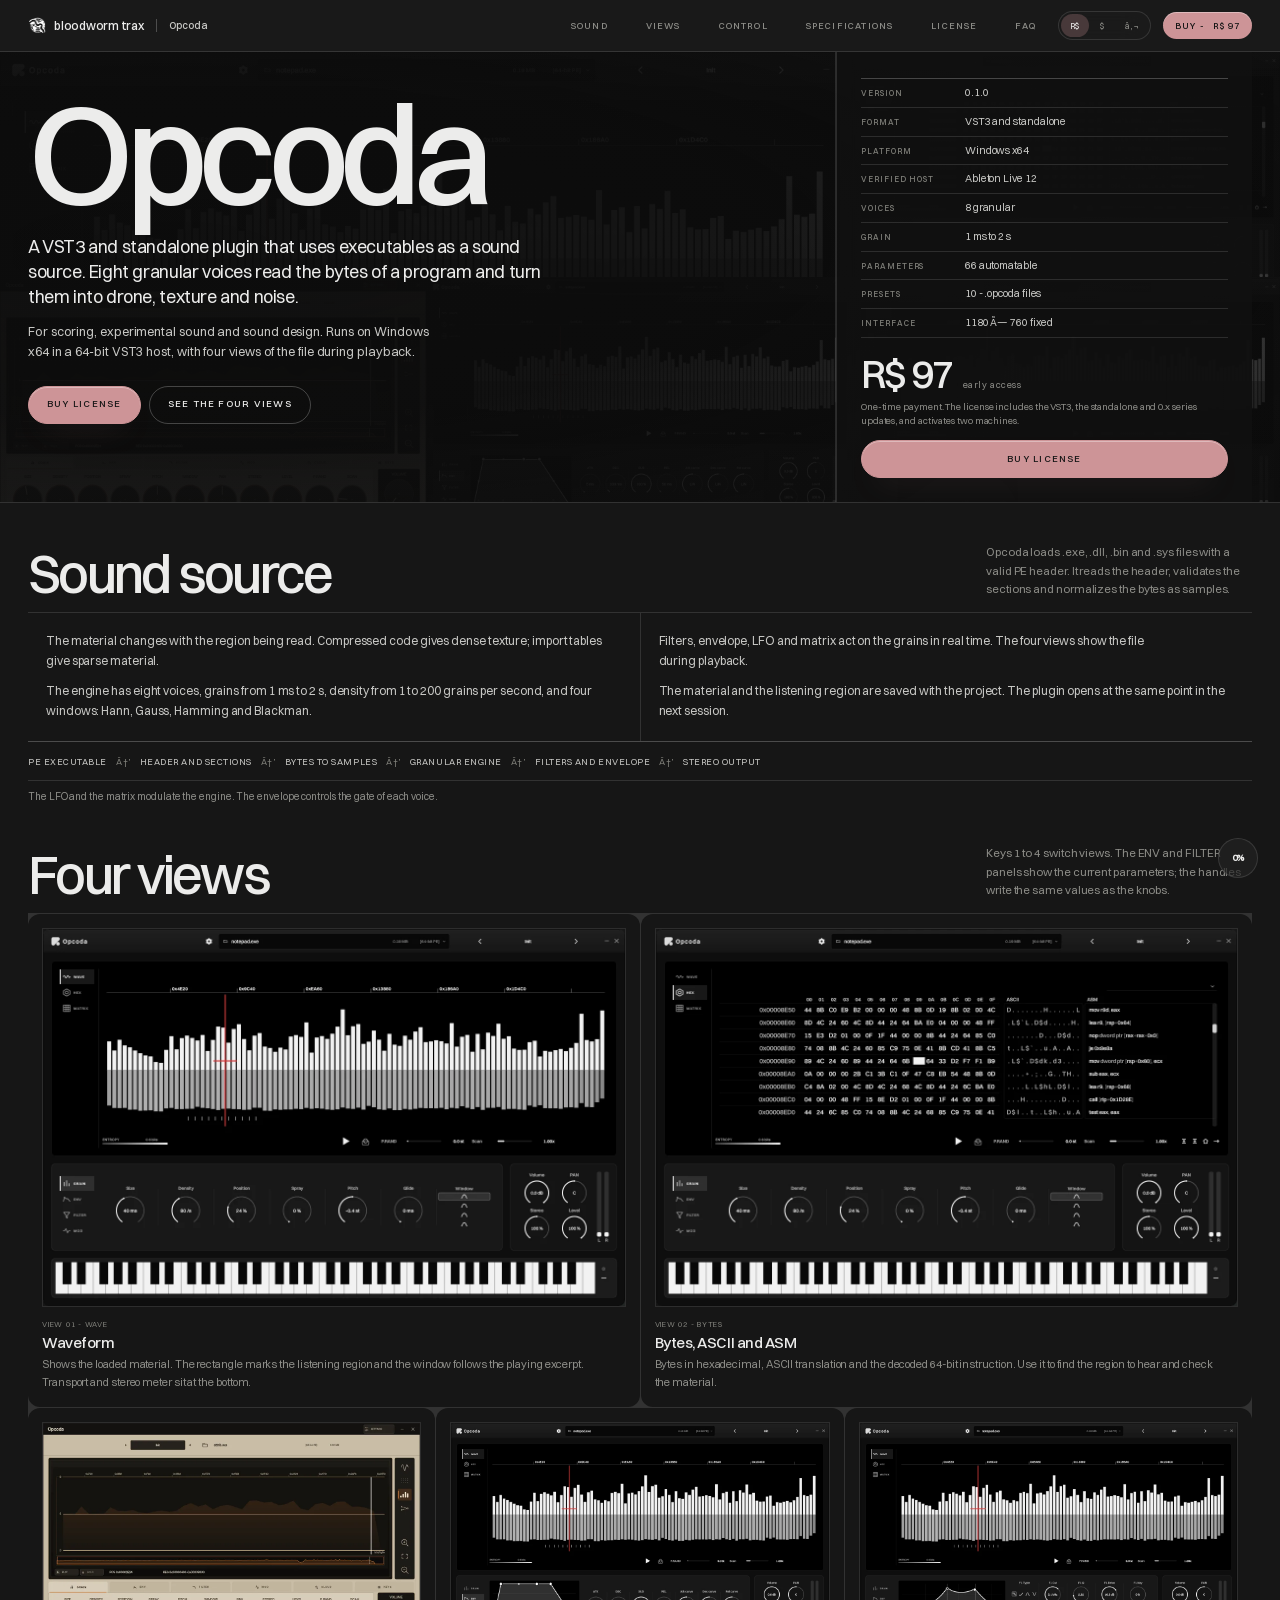
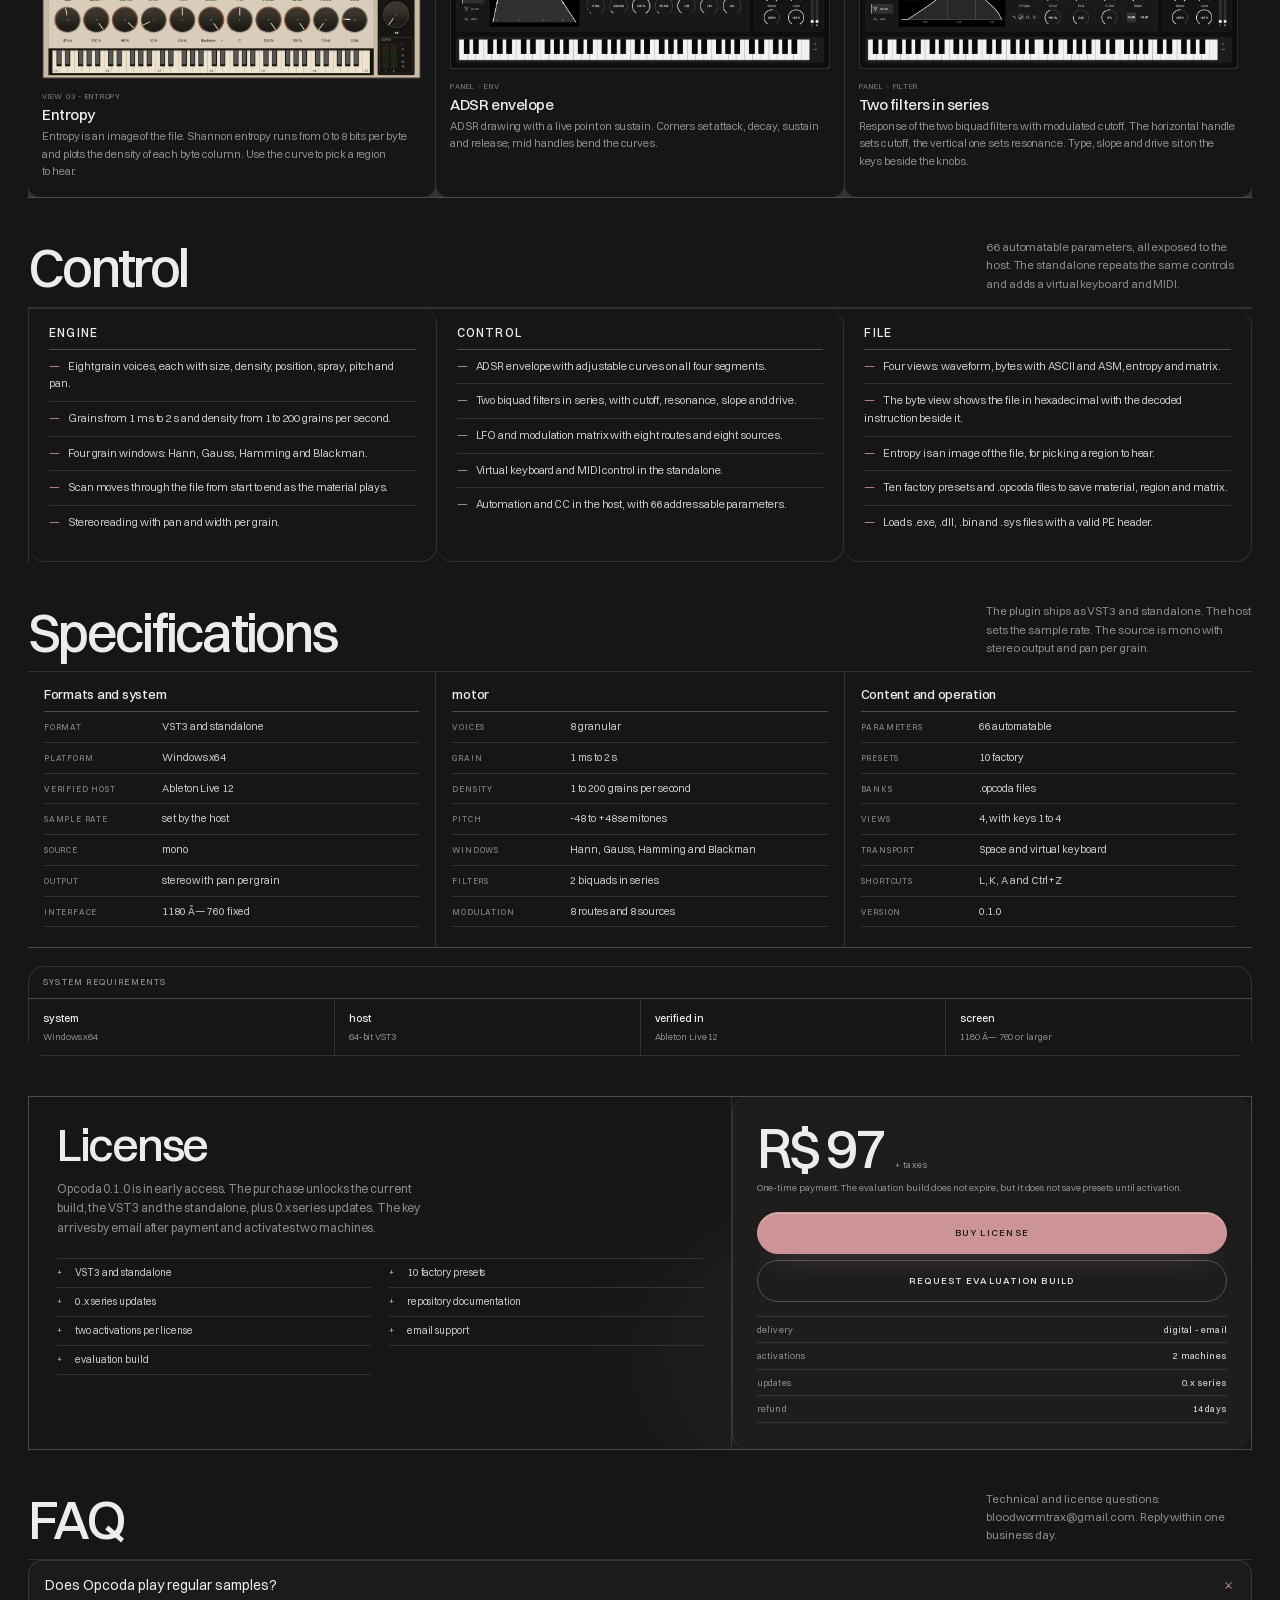
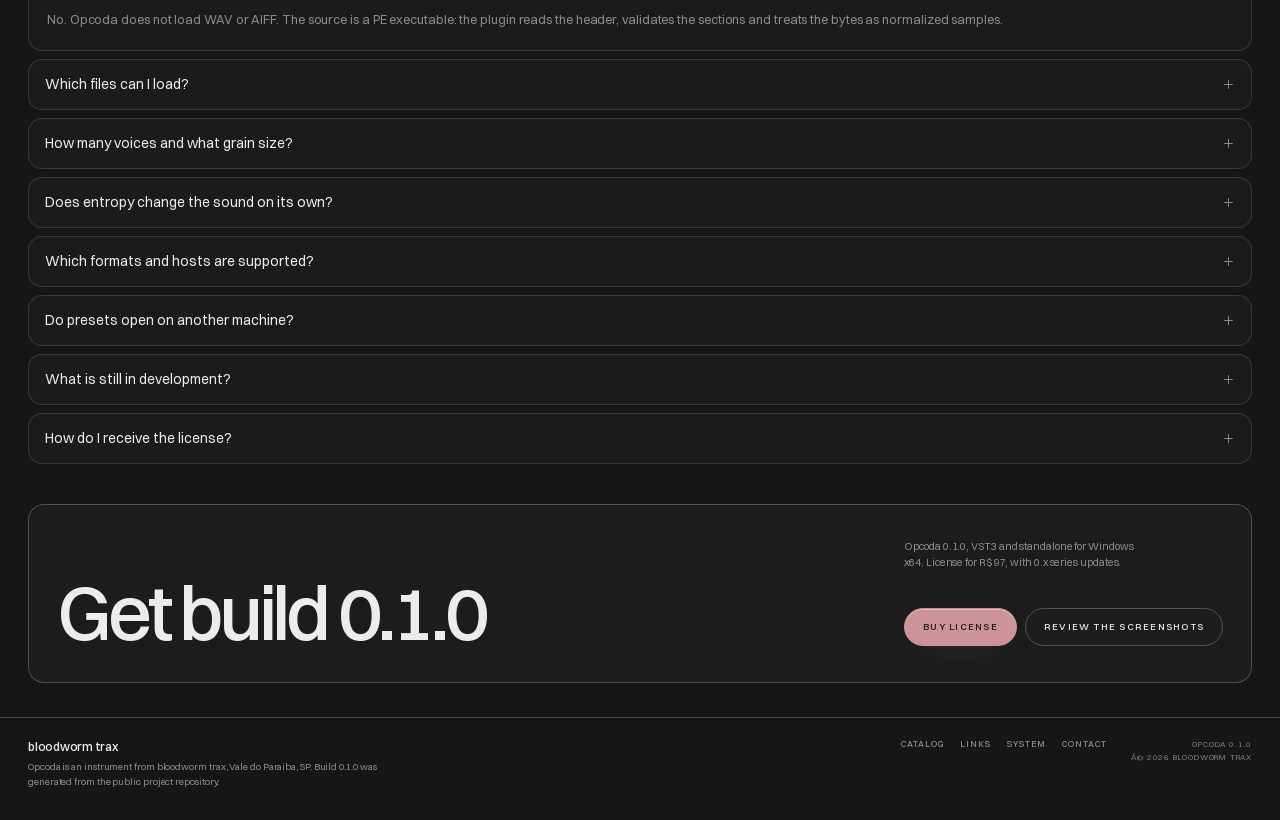
==== opcoda.html @ 44b31724 "site: entropia e' imagem do arquivo" ====
﻿<!DOCTYPE html>
<html lang="en" data-theme="mono">
<head>
  <meta charset="utf-8">
  <meta name="viewport" content="width=device-width, initial-scale=1">
  <title>Opcoda - granular synthesizer - bloodworm trax</title>
  <meta name="description" content="A granular synthesizer that plays executable files. Eight voices, four views, 66 automatable parameters. VST3 and standalone for Windows x64.">
  <meta name="theme-color" content="#161616">
  <meta property="og:title" content="Opcoda - granular synthesizer">
  <meta property="og:description" content="Executables as a sound source. Eight granular voices, four views, 66 automatable parameters. VST3 and standalone for Windows x64.">
  <meta property="og:type" content="product">
  <meta property="og:image" content="assets/opcoda/real/opcoda-ui.png">
  <link rel="icon" href="data:image/svg+xml,%3Csvg xmlns='http://www.w3.org/2000/svg' viewBox='0 0 32 32'%3E%3Crect width='32' height='32' rx='7' fill='%230a0a0a'/%3E%3Ccircle cx='16' cy='16' r='7' fill='%23f3f3f0'/%3E%3C/svg%3E">

  <link rel="preload" href="assets/fonts/switzer-400.woff2" as="font" type="font/woff2" crossorigin>
  <link rel="preload" href="assets/fonts/switzer-500.woff2" as="font" type="font/woff2" crossorigin>
  <link rel="stylesheet" href="css/style.css">
  <link rel="stylesheet" href="css/opcoda.css">
  <link rel="stylesheet" href="css/rare.css">
</head>
<body class="oc-page">

<a class="oc-skip" href="#conteudo">skip to content</a>

<header class="oc-nav">
  <a class="oc-brand" href="index.html" aria-label="bloodworm trax, home">
    <img src="assets/mark.png" alt="" width="145" height="133">
    <span class="oc-brand-word">bloodworm trax</span>
  </a>
  <span class="oc-crumb-sep" aria-hidden="true"></span>
  <span class="oc-crumb"><b>Opcoda</b></span>

  <nav class="oc-nav-links" aria-label="page sections">
    <a href="#som">sound</a>
    <a href="#vistas">views</a>
    <a href="#controle">control</a>
    <a href="#especificacoes">specifications</a>
    <a href="#licenca">license</a>
    <a href="#perguntas">faq</a>
  </nav>

  <div class="oc-currency" role="group" aria-label="price currency">
    <button type="button" data-cur="BRL" aria-pressed="true">R$</button>
    <button type="button" data-cur="USD" aria-pressed="false">$</button>
    <button type="button" data-cur="EUR" aria-pressed="false">â‚¬</button>
  </div>

  <a class="oc-nav-buy" href="#licenca">buy - <span data-price>R$ 97</span></a>
</header>

<main id="conteudo">

  <section class="oc-hero" aria-labelledby="titulo">
    <div class="oc-hero-bg" aria-hidden="true">
      <img src="assets/opcoda/real/opcoda-ui.webp" alt="Opcoda waveform view with the listening region, grain window and knobs for size, density, position, spray, pitch, window, pan, stereo, level, p.rand and scan." width="1180" height="760" decoding="async">
      <img src="assets/opcoda/real/opcoda-hex.webp" alt="Opcoda hex view with byte columns, ASCII translation and an ASM column decoding 64-bit instructions." width="1180" height="760" decoding="async">
      <img src="assets/opcoda/real/opcoda-entropy.webp" alt="Opcoda entropy view with the Shannon entropy curve and a 0 to 8 bits per byte scale." width="1180" height="760" decoding="async">
      <img src="assets/opcoda/real/opcoda-env.webp" alt="Opcoda ENV panel with the ADSR drawing, live envelope point and knobs on the right." width="1180" height="760" decoding="async">
      <img src="assets/opcoda/real/opcoda-filter.webp" alt="Opcoda FILTER panel showing two biquad filters in series with cutoff and resonance handles." width="1180" height="760" decoding="async">
    </div>
    <div class="oc-hero-shade" aria-hidden="true"></div>

    <div class="oc-wrap oc-hero-top">
      <div class="oc-hero-copy">
        <h1 class="oc-title" id="titulo">Opcoda</h1>
        <p class="oc-lede">A VST3 and standalone plugin that uses executables as a sound source. Eight granular voices read the bytes of a program and turn them into drone, texture and noise.</p>
        <p class="oc-sub">For scoring, experimental sound and sound design. Runs on Windows x64 in a 64-bit VST3 host, with four views of the file during playback.</p>
        <div class="oc-actions">
          <a class="oc-btn oc-btn-solid" href="#licenca">buy license</a>
          <a class="oc-btn" href="#vistas">see the four views</a>
        </div>
      </div>

      <div class="oc-hero-aside">
        <dl class="oc-meta">
          <div><dt>version</dt><dd>0.1.0</dd></div>
          <div><dt>format</dt><dd>VST3 and standalone</dd></div>
          <div><dt>platform</dt><dd>Windows x64</dd></div>
          <div><dt>verified host</dt><dd>Ableton Live 12</dd></div>
          <div><dt>voices</dt><dd>8 granular</dd></div>
          <div><dt>grain</dt><dd>1 ms to 2 s</dd></div>
          <div><dt>parameters</dt><dd>66 automatable</dd></div>
          <div><dt>presets</dt><dd>10 - .opcoda files</dd></div>
          <div><dt>interface</dt><dd>1180 Ã— 760 fixed</dd></div>
        </dl>

        <div class="oc-price-block">
          <p class="oc-price"><span data-price>R$ 97</span> <small>early access</small></p>
          <p class="oc-price-note">One-time payment. The license includes the VST3, the standalone and 0.x series updates, and activates two machines.</p>
          <a class="oc-btn oc-btn-solid oc-buy-link" href="#licenca">buy license</a>
        </div>
      </div>
    </div>
  </section>

  <section class="oc-section" id="som" aria-labelledby="som-titulo">
    <div class="oc-wrap">
      <header class="oc-sec-head">
        <h2 id="som-titulo">Sound source</h2>
        <p>Opcoda loads .exe, .dll, .bin and .sys files with a valid PE header. It reads the header, validates the sections and normalizes the bytes as samples.</p>
      </header>

      <div class="oc-arch">
        <div class="oc-arch-col">
          <p>The material changes with the region being read. Compressed code gives dense texture; import tables give sparse material.</p>
          <p>The engine has eight voices, grains from 1 ms to 2 s, density from 1 to 200 grains per second, and four windows: Hann, Gauss, Hamming and Blackman.</p>
        </div>
        <div class="oc-arch-col">
          <p>Filters, envelope, LFO and matrix act on the grains in real time. The four views show the file during playback.</p>
          <p>The material and the listening region are saved with the project. The plugin opens at the same point in the next session.</p>
        </div>
      </div>

      <p class="oc-chain">
        <span>PE executable</span><em aria-hidden="true">â†’</em>
        <span>header and sections</span><em aria-hidden="true">â†’</em>
        <span>bytes to samples</span><em aria-hidden="true">â†’</em>
        <span>granular engine</span><em aria-hidden="true">â†’</em>
        <span>filters and envelope</span><em aria-hidden="true">â†’</em>
        <span>stereo output</span>
      </p>
      <p class="oc-chain-note">The LFO and the matrix modulate the engine. The envelope controls the gate of each voice.</p>
    </div>
  </section>

  <section class="oc-section" id="vistas" aria-labelledby="vistas-titulo">
    <div class="oc-wrap">
      <header class="oc-sec-head">
        <h2 id="vistas-titulo">Four views</h2>
        <p>Keys 1 to 4 switch views. The ENV and FILTER panels show the current parameters; the handles write the same values as the knobs.</p>
      </header>

      <div class="oc-gallery">
        <figure class="oc-shot oc-shot-wide">
          <img src="assets/opcoda/real/opcoda-ui.webp" width="1180" height="760" alt="Opcoda waveform view with the listening region, grain window and knobs for size, density, position, spray, pitch, window, pan, stereo, level, p.rand and scan.">
          <figcaption>
            <span class="oc-shot-tag">view 01 - wave</span>
            <h3>Waveform</h3>
            <p>Shows the loaded material. The rectangle marks the listening region and the window follows the playing excerpt. Transport and stereo meter sit at the bottom.</p>
          </figcaption>
        </figure>

        <figure class="oc-shot oc-shot-wide">
          <img src="assets/opcoda/real/opcoda-hex.webp" width="1180" height="760" alt="Opcoda hex view with byte columns, ASCII translation and an ASM column decoding 64-bit instructions.">
          <figcaption>
            <span class="oc-shot-tag">view 02 - bytes</span>
            <h3>Bytes, ASCII and ASM</h3>
            <p>Bytes in hexadecimal, ASCII translation and the decoded 64-bit instruction. Use it to find the region to hear and check the material.</p>
          </figcaption>
        </figure>

        <figure class="oc-shot">
          <img src="assets/opcoda/real/opcoda-entropy.webp" width="1180" height="760" alt="Opcoda entropy view with the Shannon entropy curve and a 0 to 8 bits per byte scale.">
          <figcaption>
            <span class="oc-shot-tag">view 03 - entropy</span>
            <h3>Entropy</h3>
            <p>Entropy is an image of the file. Shannon entropy runs from 0 to 8 bits per byte and plots the density of each byte column. Use the curve to pick a region to hear.</p>
          </figcaption>
        </figure>

        <figure class="oc-shot">
          <img src="assets/opcoda/real/opcoda-env.webp" width="1180" height="760" alt="Opcoda ENV panel with the ADSR drawing, live envelope point and knobs on the right.">
          <figcaption>
            <span class="oc-shot-tag">panel - env</span>
            <h3>ADSR envelope</h3>
            <p>ADSR drawing with a live point on sustain. Corners set attack, decay, sustain and release; mid handles bend the curves.</p>
          </figcaption>
        </figure>

        <figure class="oc-shot">
          <img src="assets/opcoda/real/opcoda-filter.webp" width="1180" height="760" alt="Opcoda FILTER panel showing two biquad filters in series with cutoff and resonance handles.">
          <figcaption>
            <span class="oc-shot-tag">panel - filter</span>
            <h3>Two filters in series</h3>
            <p>Response of the two biquad filters with modulated cutoff. The horizontal handle sets cutoff, the vertical one sets resonance. Type, slope and drive sit on the keys beside the knobs.</p>
          </figcaption>
        </figure>
      </div>
    </div>
  </section>

  <section class="oc-section" id="controle" aria-labelledby="controle-titulo">
    <div class="oc-wrap">
      <header class="oc-sec-head">
        <h2 id="controle-titulo">Control</h2>
        <p>66 automatable parameters, all exposed to the host. The standalone repeats the same controls and adds a virtual keyboard and MIDI.</p>
      </header>

      <div class="oc-groups">
        <article class="oc-group">
          <h3>Engine</h3>
          <ul class="oc-lines">
            <li>Eight grain voices, each with size, density, position, spray, pitch and pan.</li>
            <li>Grains from 1 ms to 2 s and density from 1 to 200 grains per second.</li>
            <li>Four grain windows: Hann, Gauss, Hamming and Blackman.</li>
            <li>Scan moves through the file from start to end as the material plays.</li>
            <li>Stereo reading with pan and width per grain.</li>
          </ul>
        </article>

        <article class="oc-group">
          <h3>Control</h3>
          <ul class="oc-lines">
            <li>ADSR envelope with adjustable curves on all four segments.</li>
            <li>Two biquad filters in series, with cutoff, resonance, slope and drive.</li>
            <li>LFO and modulation matrix with eight routes and eight sources.</li>
            <li>Virtual keyboard and MIDI control in the standalone.</li>
            <li>Automation and CC in the host, with 66 addressable parameters.</li>
          </ul>
        </article>

        <article class="oc-group">
          <h3>File</h3>
          <ul class="oc-lines">
            <li>Four views: waveform, bytes with ASCII and ASM, entropy and matrix.</li>
            <li>The byte view shows the file in hexadecimal with the decoded instruction beside it.</li>
            <li>Entropy is an image of the file, for picking a region to hear.</li>
            <li>Ten factory presets and .opcoda files to save material, region and matrix.</li>
            <li>Loads .exe, .dll, .bin and .sys files with a valid PE header.</li>
          </ul>
        </article>
      </div>
    </div>
  </section>

  <section class="oc-section" id="especificacoes" aria-labelledby="especificacoes-titulo">
    <div class="oc-wrap">
      <header class="oc-sec-head">
        <h2 id="especificacoes-titulo">Specifications</h2>
        <p>The plugin ships as VST3 and standalone. The host sets the sample rate. The source is mono with stereo output and pan per grain.</p>
      </header>

      <div class="oc-specs">
        <div class="oc-spec-col">
          <h3>Formats and system</h3>
          <dl>
            <div><dt>format</dt><dd>VST3 and standalone</dd></div>
            <div><dt>platform</dt><dd>Windows x64</dd></div>
            <div><dt>verified host</dt><dd>Ableton Live 12</dd></div>
            <div><dt>sample rate</dt><dd>set by the host</dd></div>
            <div><dt>source</dt><dd>mono</dd></div>
            <div><dt>output</dt><dd>stereo with pan per grain</dd></div>
            <div><dt>interface</dt><dd>1180 Ã— 760 fixed</dd></div>
          </dl>
        </div>
        <div class="oc-spec-col">
          <h3>motor</h3>
          <dl>
            <div><dt>voices</dt><dd>8 granular</dd></div>
            <div><dt>grain</dt><dd>1 ms to 2 s</dd></div>
            <div><dt>density</dt><dd>1 to 200 grains per second</dd></div>
            <div><dt>pitch</dt><dd>-48 to +48 semitones</dd></div>
            <div><dt>windows</dt><dd>Hann, Gauss, Hamming and Blackman</dd></div>
            <div><dt>filters</dt><dd>2 biquads in series</dd></div>
            <div><dt>modulation</dt><dd>8 routes and 8 sources</dd></div>
          </dl>
        </div>
        <div class="oc-spec-col">
          <h3>Content and operation</h3>
          <dl>
            <div><dt>parameters</dt><dd>66 automatable</dd></div>
            <div><dt>presets</dt><dd>10 factory</dd></div>
            <div><dt>banks</dt><dd>.opcoda files</dd></div>
            <div><dt>views</dt><dd>4, with keys 1 to 4</dd></div>
            <div><dt>transport</dt><dd>Space and virtual keyboard</dd></div>
            <div><dt>shortcuts</dt><dd>L, K, A and Ctrl+Z</dd></div>
            <div><dt>version</dt><dd>0.1.0</dd></div>
          </dl>
        </div>
      </div>

      <div class="oc-req">
        <div class="oc-req-head"><span>System requirements</span></div>
        <div class="oc-req-grid">
          <div><b>system</b><span>Windows x64</span></div>
          <div><b>host</b><span>64-bit VST3</span></div>
          <div><b>verified in</b><span>Ableton Live 12</span></div>
          <div><b>screen</b><span>1180 Ã— 760 or larger</span></div>
        </div>
      </div>
    </div>
  </section>

  <section class="oc-section" id="licenca" aria-labelledby="licenca-titulo">
    <div class="oc-wrap">
      <div class="oc-buy">
        <div class="oc-buy-copy">
          <h2 id="licenca-titulo">License</h2>
          <p>Opcoda 0.1.0 is in early access. The purchase unlocks the current build, the VST3 and the standalone, plus 0.x series updates. The key arrives by email after payment and activates two machines.</p>

          <ul class="oc-includes">
            <li>VST3 and standalone</li>
            <li>10 factory presets</li>
            <li>0.x series updates</li>
            <li>repository documentation</li>
            <li>two activations per license</li>
            <li>email support</li>
            <li>evaluation build</li>
          </ul>
        </div>

        <div class="oc-buy-card">
          <p class="oc-price"><span data-price>R$ 97</span> <small>+ taxes</small></p>
          <p class="oc-price-note">One-time payment. The evaluation build does not expire, but it does not save presets until activation.</p>
          <a class="oc-btn oc-btn-solid oc-buy-link" href="#licenca">buy license</a>
          <a class="oc-btn" href="mailto:bloodwormtrax@gmail.com?subject=Opcoda%20evaluation">request evaluation build</a>

          <div class="oc-license">
            <div><span>delivery</span><b>digital - email</b></div>
            <div><span>activations</span><b>2 machines</b></div>
            <div><span>updates</span><b>0.x series</b></div>
            <div><span>refund</span><b>14 days</b></div>
          </div>
        </div>
      </div>
    </div>
  </section>

  <section class="oc-section" id="perguntas" aria-labelledby="perguntas-titulo">
    <div class="oc-wrap">
      <header class="oc-sec-head">
        <h2 id="perguntas-titulo">FAQ</h2>
        <p>Technical and license questions: bloodwormtrax@gmail.com. Reply within one business day.</p>
      </header>

      <div class="oc-faq ru-faq ru-faq--boxed" data-ru="faq" data-single="true">
        <div class="ru-faq__item is-open">
          <button type="button" class="ru-faq__q" aria-expanded="true">Does Opcoda play regular samples?
            <svg viewBox="0 0 20 20" fill="none" aria-hidden="true"><path d="M10 4v12M4 10h12" stroke="currentColor" stroke-width="1.5" stroke-linecap="round"/></svg>
          </button>
          <div class="ru-faq__a-wrap"><div class="ru-faq__a"><p>No. Opcoda does not load WAV or AIFF. The source is a PE executable: the plugin reads the header, validates the sections and treats the bytes as normalized samples.</p></div></div>
        </div>
        <div class="ru-faq__item">
          <button type="button" class="ru-faq__q" aria-expanded="false">Which files can I load?
            <svg viewBox="0 0 20 20" fill="none" aria-hidden="true"><path d="M10 4v12M4 10h12" stroke="currentColor" stroke-width="1.5" stroke-linecap="round"/></svg>
          </button>
          <div class="ru-faq__a-wrap"><div class="ru-faq__a"><p>Files with .exe, .dll, .bin and .sys extensions and a valid PE header. If a file is rejected, the interface reports it and the previous material keeps playing.</p></div></div>
        </div>
        <div class="ru-faq__item">
          <button type="button" class="ru-faq__q" aria-expanded="false">How many voices and what grain size?
            <svg viewBox="0 0 20 20" fill="none" aria-hidden="true"><path d="M10 4v12M4 10h12" stroke="currentColor" stroke-width="1.5" stroke-linecap="round"/></svg>
          </button>
          <div class="ru-faq__a-wrap"><div class="ru-faq__a"><p>Eight grain voices, not eight note voices. Grain runs from 1 ms to 2 s, density from 1 to 200 grains per second, with Hann, Gauss, Hamming and Blackman windows.</p></div></div>
        </div>
        <div class="ru-faq__item">
          <button type="button" class="ru-faq__q" aria-expanded="false">Does entropy change the sound on its own?
            <svg viewBox="0 0 20 20" fill="none" aria-hidden="true"><path d="M10 4v12M4 10h12" stroke="currentColor" stroke-width="1.5" stroke-linecap="round"/></svg>
          </button>
          <div class="ru-faq__a-wrap"><div class="ru-faq__a"><p>No. Entropy is an image of the file. It helps you pick a region to hear.</p></div></div>
        </div>
        <div class="ru-faq__item">
          <button type="button" class="ru-faq__q" aria-expanded="false">Which formats and hosts are supported?
            <svg viewBox="0 0 20 20" fill="none" aria-hidden="true"><path d="M10 4v12M4 10h12" stroke="currentColor" stroke-width="1.5" stroke-linecap="round"/></svg>
          </button>
          <div class="ru-faq__a-wrap"><div class="ru-faq__a"><p>VST3 and standalone for Windows x64. The verified host is Ableton Live 12. The host sets the sample rate. The source is mono with stereo output.</p></div></div>
        </div>
        <div class="ru-faq__item">
          <button type="button" class="ru-faq__q" aria-expanded="false">Do presets open on another machine?
            <svg viewBox="0 0 20 20" fill="none" aria-hidden="true"><path d="M10 4v12M4 10h12" stroke="currentColor" stroke-width="1.5" stroke-linecap="round"/></svg>
          </button>
          <div class="ru-faq__a-wrap"><div class="ru-faq__a"><p>Yes. There are ten factory presets and .opcoda files to load and save. Project state also stores the material, region and modulation matrix.</p></div></div>
        </div>
        <div class="ru-faq__item">
          <button type="button" class="ru-faq__q" aria-expanded="false">What is still in development?
            <svg viewBox="0 0 20 20" fill="none" aria-hidden="true"><path d="M10 4v12M4 10h12" stroke="currentColor" stroke-width="1.5" stroke-linecap="round"/></svg>
          </button>
          <div class="ru-faq__a-wrap"><div class="ru-faq__a"><p>CLAP format and grain cloud display do not exist yet. CC mapping in other hosts and performance in long sessions are still under test. Ableton Live 12 is the verified host.</p></div></div>
        </div>
        <div class="ru-faq__item">
          <button type="button" class="ru-faq__q" aria-expanded="false">How do I receive the license?
            <svg viewBox="0 0 20 20" fill="none" aria-hidden="true"><path d="M10 4v12M4 10h12" stroke="currentColor" stroke-width="1.5" stroke-linecap="round"/></svg>
          </button>
          <div class="ru-faq__a-wrap"><div class="ru-faq__a"><p>The installer, key and documentation arrive by email within 24 hours after confirmation. A full refund can be requested within 14 days.</p></div></div>
        </div>
      </div>
    </div>
  </section>

  <section class="oc-section">
    <div class="oc-wrap">
      <div class="oc-final">
        <h2>Get build 0.1.0</h2>
        <div class="oc-final-side">
          <p>Opcoda 0.1.0, VST3 and standalone for Windows x64. License for <span data-price>R$ 97</span>, with 0.x series updates.</p>
          <div class="oc-actions">
            <a class="oc-btn oc-btn-solid oc-buy-link" href="#licenca">buy license</a>
            <a class="oc-btn" href="#vistas">review the screenshots</a>
          </div>
        </div>
      </div>
    </div>
  </section>

  <footer class="oc-foot">
    <div class="oc-wrap">
      <div class="oc-foot-grid">
        <div class="oc-foot-brand">
          <b>bloodworm trax</b>
          <span>Opcoda is an instrument from bloodworm trax, Vale do Paraiba, SP. Build 0.1.0 was generated from the public project repository.</span>
        </div>
        <nav class="oc-foot-links" aria-label="footer links">
          <a href="index.html">catalog</a>
          <a href="index.html#/links">links</a>
          <a href="sistema.html">system</a>
          <a href="mailto:bloodwormtrax@gmail.com">contact</a>
        </nav>
        <div class="oc-foot-meta">
          Opcoda 0.1.0<br>
          Â© 2026 bloodworm trax
        </div>
      </div>
    </div>
  </footer>

</main>

<!-- progresso de leitura -->
<div class="ru-progress" data-ru="progress" aria-label="reading progress">
  <div class="ru-progress__list">
    <button type="button" class="ru-progress__item" data-target="#som">sound</button>
    <button type="button" class="ru-progress__item" data-target="#vistas">views</button>
    <button type="button" class="ru-progress__item" data-target="#controle">control</button>
    <button type="button" class="ru-progress__item" data-target="#especificacoes">specifications</button>
    <button type="button" class="ru-progress__item" data-target="#licenca">license</button>
    <button type="button" class="ru-progress__item" data-target="#perguntas">faq</button>
  </div>
  <button type="button" class="ru-progress__btn" aria-label="open reading index" aria-expanded="false">
    <svg viewBox="0 0 40 40" aria-hidden="true"><circle class="ru-progress__ring" cx="20" cy="20" r="17"></circle></svg>
    <span class="ru-progress__pct">0%</span>
  </button>
</div>

<script src="js/ui-core.js"></script>
<script src="js/checkout.js"></script>
<script>
(function () {
  'use strict';
  var cfg = window.OPCODA_CHECKOUT;
  if (!cfg) return;

  var buttons = Array.prototype.slice.call(document.querySelectorAll('[data-cur]'));
  var fields = Array.prototype.slice.call(document.querySelectorAll('[data-price]'));
  var buys = Array.prototype.slice.call(document.querySelectorAll('.oc-buy-link'));

  function setCurrency(cur, notify) {
    if (!cfg.moeda[cur]) cur = 'BRL';
    var item = cfg.moeda[cur];
    fields.forEach(function (el) { el.textContent = item.preco; });
    buys.forEach(function (a) { a.href = item.link; });
    buttons.forEach(function (b) {
      b.setAttribute('aria-pressed', String(b.getAttribute('data-cur') === cur));
    });
    try { localStorage.setItem('opcoda.moeda', cur); } catch (e) {}
    if (notify && window.BTXUI) {
      BTXUI.toast({
        title: 'Prices in ' + item.nome,
        description: 'One-time license at ' + item.preco + ', with taxes at checkout.',
        type: 'info',
        duration: 2600
      });
    }
  }

  buttons.forEach(function (b) {
    b.addEventListener('click', function () { setCurrency(b.getAttribute('data-cur'), true); });
  });

  var saved = 'BRL';
  try { saved = localStorage.getItem('opcoda.moeda') || 'BRL'; } catch (e) {}
  setCurrency(saved, false);
})();
</script>

</body>
</html>
---- css/style.css ----
/* ==========================================================
   bloodworm trax — acervo
   Switzer 300–500, self-hosted
   ========================================================== */

@font-face {
  font-family: 'Switzer';
  src: url('../assets/fonts/switzer-300.woff2') format('woff2');
  font-weight: 300;
  font-style: normal;
  font-display: swap;
}
@font-face {
  font-family: 'Switzer';
  src: url('../assets/fonts/switzer-400.woff2') format('woff2');
  font-weight: 400;
  font-style: normal;
  font-display: swap;
}
@font-face {
  font-family: 'Switzer';
  src: url('../assets/fonts/switzer-500.woff2') format('woff2');
  font-weight: 500;
  font-style: normal;
  font-display: swap;
}

/* ---------- tokens ---------- */

:root {
  color-scheme: dark;
  --paper: #161616;
  --surface: #1c1c1c;
  --surface-2: #222222;
  --surface-3: #2a2a2a;
  --ink: #ececeb;
  --ink-2: #c9c9c6;
  --muted: #8d8d88;
  --faint: #7f7f79;
  --accent: #cd9497;
  --accent-2: #e2b3b5;
  --accent-ink: #161616;
  --tint: rgba(205, 148, 151, 0.09);
  --line: rgba(236, 236, 235, 0.13);
  --line-2: rgba(236, 236, 235, 0.25);
  --hero-glow: rgba(255, 255, 255, 0);
  --glass: #161616;
  --graph-line: rgba(236, 236, 235, 0.22);
  --logo-filter: invert(1);
  --grain-opacity: 0;
  --grain-blend: normal;
  --spotlight: rgba(255, 255, 255, 0);
  --shadow-s: none;
  --shadow-m: none;
  --shadow-l: none;
  --sidebar-w: 224px;
  --topbar-h: 52px;
  --font-display: 'Switzer', 'Helvetica Neue', Helvetica, Arial, sans-serif;
  --font-sans: 'Switzer', 'Helvetica Neue', Helvetica, Arial, sans-serif;
  --font-mono: 'Switzer', 'Helvetica Neue', Helvetica, Arial, sans-serif;
  --ease: cubic-bezier(0.22, 0.9, 0.24, 1);
  --ease-soft: cubic-bezier(0.4, 0, 0.2, 1);
  --r-sm: 2px;
  --r-md: 4px;
  --r-lg: 8px;
  --dur-fast: 120ms;
  --dur: 200ms;
  --dur-slow: 320ms;
}

html[data-theme="claro"] {
  color-scheme: light;
  --paper: #f1f0ec;
  --surface: #f8f7f3;
  --surface-2: #e7e6e0;
  --surface-3: #dedcd5;
  --ink: #171716;
  --ink-2: #3b3b39;
  --muted: #6c6c66;
  --faint: #6c6c66;
  --accent: #8d4d51;
  --accent-2: #6d3639;
  --accent-ink: #f8f7f3;
  --tint: rgba(141, 77, 81, 0.07);
  --line: rgba(23, 23, 22, 0.15);
  --line-2: rgba(23, 23, 22, 0.3);
  --hero-glow: rgba(0, 0, 0, 0);
  --glass: #f1f0ec;
  --graph-line: rgba(23, 23, 22, 0.26);
  --logo-filter: none;
  --grain-opacity: 0;
  --grain-blend: normal;
  --spotlight: rgba(0, 0, 0, 0);
  --shadow-s: none;
  --shadow-m: none;
  --shadow-l: none;
}

html[data-theme="vinho"] {
  color-scheme: dark;
  --paper: #151011;
  --surface: #1d1617;
  --surface-2: #241c1d;
  --surface-3: #2c2324;
  --ink: #f1e7e2;
  --ink-2: #d9c6bf;
  --muted: #a68d86;
  --faint: #9a827b;
  --accent: #e0644f;
  --accent-2: #ee8875;
  --accent-ink: #170c09;
  --tint: rgba(224, 100, 79, 0.1);
  --line: rgba(241, 231, 226, 0.14);
  --line-2: rgba(241, 231, 226, 0.28);
  --hero-glow: rgba(0, 0, 0, 0);
  --glass: #151011;
  --graph-line: rgba(241, 231, 226, 0.24);
  --logo-filter: invert(1);
  --grain-opacity: 0;
  --grain-blend: normal;
  --spotlight: rgba(0, 0, 0, 0);
  --shadow-s: none;
  --shadow-m: none;
  --shadow-l: none;
}

/* ---------- reset ---------- */

*,
*::before,
*::after { box-sizing: border-box; }

html {
  -webkit-text-size-adjust: 100%;
  scroll-behavior: smooth;
}

body {
  margin: 0;
  min-height: 100vh;
  background: var(--paper);
  color: var(--ink);
  font-family: var(--font-sans);
  font-weight: 300;
  font-size: 16px;
  line-height: 1.6;
  -webkit-font-smoothing: antialiased;
  -moz-osx-font-smoothing: grayscale;
  overflow-anchor: none;
}

body::before {
  content: "";
  position: fixed;
  inset: 0;
  z-index: 5000;
  pointer-events: none;
  opacity: var(--grain-opacity);
  mix-blend-mode: var(--grain-blend);
  background-image: url("data:image/svg+xml,%3Csvg xmlns='http://www.w3.org/2000/svg' width='180' height='180'%3E%3Cfilter id='n'%3E%3CfeTurbulence type='fractalNoise' baseFrequency='.82' numOctaves='3' stitchTiles='stitch'/%3E%3C/filter%3E%3Crect width='100%25' height='100%25' filter='url(%23n)' opacity='.55'/%3E%3C/svg%3E");
  background-size: 180px 180px;
}

body::after {
  content: "";
  position: fixed;
  inset: 0;
  z-index: 2;
  pointer-events: none;
  opacity: 0;
  background: radial-gradient(560px circle at var(--mx, 50vw) var(--my, 50vh), var(--spotlight), transparent 68%);
  mix-blend-mode: soft-light;
  transition: opacity 0.7s var(--ease);
}
html.has-pointer body::after { opacity: 1; }

body.intro-open,
body.overlay-open,
body.nav-open { overflow: hidden; }

[hidden] { display: none !important; }

img { max-width: 100%; display: block; }
button, input, select, output { font: inherit; color: inherit; }
button { cursor: pointer; background: none; border: 0; padding: 0; }
a { color: inherit; text-decoration: none; }
h1, h2, h3, h4, p, figure, dl, dd { margin: 0; }
ol, ul { margin: 0; padding: 0; list-style: none; }

::selection {
  background: var(--accent);
  color: var(--accent-ink);
}

:focus-visible {
  outline: 2px solid var(--accent);
  outline-offset: 3px;
}

#conteudo:focus,
#conteudo:focus-visible { outline: none; }

/* ---------- cursor ---------- */

.cursor,
.cursor-ring {
  position: fixed;
  top: 0;
  left: 0;
  z-index: 5500;
  pointer-events: none;
  border-radius: 50%;
  opacity: 0;
  will-change: transform;
}

.cursor {
  width: 5px;
  height: 5px;
  margin: -2.5px 0 0 -2.5px;
  background: var(--ink);
  transition: opacity 0.3s var(--ease), width 0.28s var(--ease), height 0.28s var(--ease), background 0.28s var(--ease);
}

.cursor-ring {
  width: 28px;
  height: 28px;
  margin: -14px 0 0 -14px;
  border: 1px solid color-mix(in srgb, var(--ink) 42%, transparent);
  transition:
    opacity 0.3s var(--ease),
    width 0.32s var(--ease),
    height 0.32s var(--ease),
    margin 0.32s var(--ease),
    border-color 0.28s var(--ease),
    background 0.28s var(--ease);
}

html.has-cursor,
html.has-cursor * { cursor: none !important; }
html.has-cursor .cursor,
html.has-cursor .cursor-ring { opacity: 1; }
html.has-cursor .cursor-ring.is-hover {
  width: 44px;
  height: 44px;
  margin: -22px 0 0 -22px;
  border-color: var(--ink);
  background: color-mix(in srgb, var(--ink) 8%, transparent);
}
html.has-cursor .cursor.is-hover { width: 2px; height: 2px; margin: -1px 0 0 -1px; }
html.has-cursor .cursor-ring.is-down { width: 20px; height: 20px; margin: -10px 0 0 -10px; }
html.has-cursor .cursor.is-down { opacity: 0.55; }

* {
  scrollbar-width: thin;
  scrollbar-color: var(--faint) transparent;
}
::-webkit-scrollbar { width: 10px; height: 10px; }
::-webkit-scrollbar-track { background: transparent; }
::-webkit-scrollbar-thumb {
  background: color-mix(in srgb, var(--faint) 60%, transparent);
  border-radius: 20px;
  border: 3px solid transparent;
  background-clip: content-box;
}

.sr-only {
  position: absolute;
  width: 1px;
  height: 1px;
  padding: 0;
  margin: -1px;
  overflow: hidden;
  clip: rect(0 0 0 0);
  white-space: nowrap;
  border: 0;
}

.skip-link {
  position: fixed;
  top: 12px;
  left: 12px;
  z-index: 6000;
  transform: translateY(-200%);
  background: var(--ink);
  color: var(--paper);
  padding: 10px 16px;
  border-radius: 10px;
  font-size: 11px;
  font-weight: 500;
  letter-spacing: 0.06em;
  text-transform: uppercase;
  transition: transform 0.2s var(--ease);
}
.skip-link:focus { transform: translateY(0); }

/* ---------- type ---------- */

h1, h2, h3, h4 {
  font-weight: 400;
  line-height: 1;
  letter-spacing: -0.015em;
}

.ico {
  width: 14px;
  height: 14px;
  fill: none;
  stroke: currentColor;
  stroke-width: 1.4;
  stroke-linecap: round;
  stroke-linejoin: round;
  flex: 0 0 auto;
}

/* ---------- app shell ---------- */

.app { min-height: 100vh; }

.sidebar {
  position: fixed;
  inset: 0 auto 0 0;
  z-index: 40;
  width: var(--sidebar-w);
  display: flex;
  flex-direction: column;
  gap: 0;
  padding: 22px 16px 22px;
  background: var(--glass);
  -webkit-backdrop-filter: blur(26px) saturate(180%);
  backdrop-filter: blur(26px) saturate(180%);
  box-shadow: 30px 0 80px -60px rgba(20, 15, 10, 0.5);
  overflow-y: auto;
  overscroll-behavior: contain;
  padding-bottom: max(22px, env(safe-area-inset-bottom));
  transition: transform 0.4s var(--ease);
}

@supports not ((backdrop-filter: blur(1px)) or (-webkit-backdrop-filter: blur(1px))) {
  .sidebar, .topbar, .settings { background: var(--surface); }
}

.brand {
  display: flex;
  align-items: center;
  gap: 10px;
  padding: 7px 10px;
  border-radius: 12px;
  transition: background 0.2s var(--ease);
}
.brand:hover { background: var(--surface-2); }
.brand-mark {
  width: 27px;
  height: auto;
  flex: 0 0 auto;
  filter: var(--logo-filter);
  opacity: 0.92;
}
.brand-word {
  font-family: var(--font-display);
  font-size: 24px;
  line-height: 0.92;
  letter-spacing: -0.02em;
  color: var(--ink);
}

.side-nav {
  display: flex;
  flex-direction: column;
  gap: 2px;
  margin-top: 28px;
}
.side-nav a {
  display: grid;
  grid-template-columns: 18px minmax(0, 1fr) auto;
  align-items: center;
  gap: 9px;
  padding: 8px 10px;
  border-radius: 10px;
  font-size: 13px;
  font-weight: 400;
  color: var(--ink-2);
  transition: background 0.2s var(--ease), color 0.2s var(--ease), box-shadow 0.2s var(--ease);
}
.side-nav a:hover { background: var(--surface-2); color: var(--ink); }
.side-nav a.active {
  background: var(--surface);
  color: var(--ink);
  box-shadow: var(--shadow-s);
}
.nav-icon {
  width: 15px;
  height: 15px;
  fill: none;
  stroke: currentColor;
  stroke-width: 1.3;
  stroke-linecap: round;
  stroke-linejoin: round;
  color: var(--faint);
  transition: color 0.2s var(--ease);
}
.side-nav a:hover .nav-icon { color: var(--muted); }
.side-nav a.active .nav-icon { color: var(--accent); }
.nav-count {
  font-size: 9.5px;
  font-weight: 500;
  letter-spacing: 0.06em;
  color: var(--faint);
  font-variant-numeric: tabular-nums;
}

.side-covers {
  display: grid;
  grid-template-columns: repeat(3, 1fr);
  gap: 8px;
  margin-top: 22px;
  padding: 0 9px;
}
.side-covers a {
  display: block;
  border-radius: 9px;
  overflow: hidden;
  box-shadow: var(--shadow-s);
  transition: transform 0.35s var(--ease), box-shadow 0.35s var(--ease);
}
.side-covers img {
  width: 100%;
  aspect-ratio: 1;
  object-fit: cover;
  transition: transform 0.5s var(--ease), filter 0.5s var(--ease);
  filter: grayscale(1) contrast(1.06) brightness(0.9);
}
.side-covers a:hover { transform: translateY(-2px); box-shadow: var(--shadow-m); }
.side-covers a:hover img { transform: scale(1.035); }

@media (hover: hover) and (pointer: fine) {
  .side-covers a:hover img,
  .side-covers a:focus-visible img { filter: grayscale(0) contrast(1) brightness(1); }
}

.side-foot {
  margin-top: auto;
  padding: 18px 10px 0;
  display: flex;
  flex-direction: column;
  gap: 7px;
  font-size: 10.5px;
  line-height: 1.55;
  color: var(--muted);
}
.side-foot a {
  color: var(--ink-2);
  transition: color 0.2s var(--ease);
  overflow-wrap: anywhere;
}
.side-foot a:hover { color: var(--accent); }

.main {
  margin-left: var(--sidebar-w);
  min-width: 0;
  display: flex;
  flex-direction: column;
  min-height: 100vh;
}
.main > main { flex: 1 0 auto; }

/* ---------- topbar ---------- */

.topbar {
  position: sticky;
  top: 0;
  z-index: 30;
  display: flex;
  align-items: center;
  gap: 10px;
  min-height: var(--topbar-h);
  padding: 11px 22px;
  background: var(--glass);
  -webkit-backdrop-filter: blur(26px) saturate(180%);
  backdrop-filter: blur(26px) saturate(180%);
}

.segmented {
  display: inline-flex;
  flex: 0 0 auto;
  gap: 2px;
  padding: 3px;
  border-radius: 11px;
  background: var(--surface-2);
}
.segmented button {
  padding: 5px 13px 4px;
  border-radius: 8px;
  font-size: 11px;
  font-weight: 500;
  letter-spacing: 0.02em;
  color: var(--muted);
  transition: background 0.22s var(--ease), color 0.22s var(--ease), box-shadow 0.22s var(--ease);
}
.segmented button:hover { color: var(--ink-2); }
.segmented button[aria-pressed="true"] {
  background: var(--surface);
  color: var(--ink);
  box-shadow: 0 1px 2px rgba(20, 15, 10, 0.1), 0 4px 10px -6px rgba(20, 15, 10, 0.3);
}
.segmented.wide { width: 100%; }
.segmented.wide button { flex: 1; padding: 8px 10px 7px; }

.search-field {
  position: relative;
  display: flex;
  align-items: center;
  gap: 8px;
  flex: 1 1 220px;
  min-width: 0;
  max-width: 420px;
  height: 34px;
  padding: 0 11px;
  border-radius: 10px;
  background: var(--surface-2);
  transition: background 0.25s var(--ease), box-shadow 0.25s var(--ease);
}
.search-field:focus-within {
  background: var(--surface);
  box-shadow: var(--shadow-s);
}
.search-field svg {
  width: 14px;
  height: 14px;
  flex: 0 0 auto;
  fill: none;
  stroke: var(--muted);
  stroke-width: 1.4;
  stroke-linecap: round;
}
.search-field input {
  width: 100%;
  min-width: 0;
  padding: 0;
  border: 0;
  outline: 0;
  background: transparent;
  font-size: 12.5px;
  font-weight: 300;
}
.search-field input::placeholder { color: var(--faint); }
.search-field input::-webkit-search-cancel-button { display: none; }
.search-clear {
  flex: 0 0 auto;
  width: 20px;
  height: 20px;
  border-radius: 50%;
  font-size: 14px;
  line-height: 1;
  color: var(--muted);
  transition: background 0.2s var(--ease), color 0.2s var(--ease);
}
.search-clear:hover { background: var(--surface-2); color: var(--ink); }

.topbar-selects {
  display: flex;
  gap: 6px;
  flex: 0 0 auto;
}
.select-wrap { position: relative; display: inline-flex; }
.select-wrap::after {
  content: "";
  position: absolute;
  right: 12px;
  top: 50%;
  width: 5px;
  height: 5px;
  border-right: 1.4px solid var(--faint);
  border-bottom: 1.4px solid var(--faint);
  transform: translateY(-68%) rotate(45deg);
  pointer-events: none;
}
.select-wrap select {
  appearance: none;
  -webkit-appearance: none;
  height: 34px;
  max-width: 168px;
  border: 0;
  border-radius: 10px;
  background: var(--surface-2);
  padding: 0 28px 0 11px;
  font-size: 11px;
  font-weight: 500;
  letter-spacing: 0.02em;
  color: var(--ink-2);
  cursor: pointer;
  transition: background 0.2s var(--ease), box-shadow 0.2s var(--ease);
}
.select-wrap select:hover {
  background: var(--surface);
  box-shadow: var(--shadow-s);
}

.icon-btn {
  width: 34px;
  height: 34px;
  display: inline-flex;
  align-items: center;
  justify-content: center;
  flex: 0 0 auto;
  border-radius: 10px;
  color: var(--ink-2);
  transition: background 0.2s var(--ease), color 0.2s var(--ease);
}
.icon-btn:hover { background: var(--surface-2); color: var(--ink); }
.icon-btn svg {
  width: 17px;
  height: 17px;
  fill: none;
  stroke: currentColor;
  stroke-width: 1.35;
  stroke-linecap: round;
  stroke-linejoin: round;
}
.settings-btn { margin-left: 2px; }

/* ---------- buttons ---------- */

.btn-primary {
  display: inline-flex;
  align-items: center;
  justify-content: center;
  gap: 8px;
  padding: 11px 20px 10px;
  border-radius: 11px;
  background: var(--accent);
  color: var(--accent-ink);
  font-size: 11.5px;
  font-weight: 500;
  letter-spacing: 0.03em;
  box-shadow: 0 1px 2px rgba(20, 15, 10, 0.1), 0 12px 26px -14px color-mix(in srgb, var(--accent) 75%, transparent);
  transition: background 0.22s var(--ease), transform 0.22s var(--ease), box-shadow 0.22s var(--ease);
}
.btn-primary:hover { background: var(--accent-2); transform: translateY(-1px); }
.btn-primary:active { transform: translateY(0) scale(0.985); }

.btn-soft {
  display: inline-flex;
  align-items: center;
  justify-content: center;
  gap: 7px;
  padding: 9px 13px 8px;
  border-radius: 10px;
  background: var(--surface-2);
  color: var(--ink-2);
  font-size: 11px;
  font-weight: 500;
  letter-spacing: 0.02em;
  transition: background 0.2s var(--ease), color 0.2s var(--ease), transform 0.2s var(--ease);
}
.btn-soft:hover { background: var(--tint); color: var(--accent); }
.btn-soft:active { transform: scale(0.985); }
.btn-soft .ico { width: 12px; height: 12px; }

.btn-text {
  display: inline-flex;
  align-items: center;
  padding: 7px 4px;
  font-size: 11.5px;
  font-weight: 400;
  color: var(--muted);
  transition: color 0.2s var(--ease);
}
.btn-text:hover { color: var(--accent); }

.sm { font-size: 10.5px; }

/* ---------- hero / graph ---------- */

.hero {
  position: relative;
  margin: 16px 24px 0;
  padding: 36px 36px 16px;
  border-radius: 24px;
  background:
    radial-gradient(120% 120% at 50% -30%, var(--hero-glow), transparent 58%),
    var(--surface);
  box-shadow: var(--shadow-m);
  overflow: hidden;
}

.hero-head {
  display: flex;
  align-items: flex-end;
  justify-content: space-between;
  gap: 24px;
}
.hero-title h1 {
  margin-top: 0;
  font-family: var(--font-display);
  font-size: clamp(50px, 6.6vw, 82px);
  line-height: 0.84;
  letter-spacing: -0.03em;
}
.hero-stats {
  display: flex;
  flex-wrap: wrap;
  gap: 18px;
  padding-bottom: 6px;
  font-size: 10.5px;
  font-weight: 400;
  letter-spacing: 0.02em;
  color: var(--muted);
  white-space: nowrap;
}
.hero-stats b {
  font-weight: 500;
  color: var(--ink);
  font-variant-numeric: tabular-nums;
}

.graph-host {
  position: relative;
  display: flex;
  flex-direction: column;
  height: clamp(430px, 50vh, 500px);
  margin-top: 12px;
}

.canvas-rail {
  flex: 0 0 auto;
  display: flex;
  flex-wrap: wrap;
  align-items: baseline;
  gap: 10px 26px;
  padding: 6px 2px 14px;
}

.crail {
  display: inline-flex;
  align-items: baseline;
  gap: 7px;
  font-size: 10px;
  font-weight: 500;
  letter-spacing: 0.13em;
  text-transform: uppercase;
  color: var(--muted);
  transition: color 0.25s var(--ease);
}
.crail-name {
  position: relative;
  transition: color 0.25s var(--ease);
}
.crail-name::after {
  content: "";
  position: absolute;
  left: 0;
  right: 0;
  bottom: -3px;
  height: 1px;
  background: currentColor;
  transform: scaleX(0);
  transform-origin: left;
  transition: transform 0.35s var(--ease);
}
.crail:hover .crail-name,
.crail:focus-visible .crail-name,
.crail.is-active .crail-name { color: var(--ink); }
.crail:hover .crail-name::after,
.crail:focus-visible .crail-name::after,
.crail.is-active .crail-name::after { transform: scaleX(1); }
.crail-count {
  font-size: 9px;
  font-weight: 400;
  letter-spacing: 0.03em;
  color: var(--faint);
  font-variant-numeric: tabular-nums;
}
.crail-index { margin-left: auto; }

.graph-scene {
  position: relative;
  flex: 1 1 auto;
  min-height: 0;
  transform: translate3d(var(--gx, 0px), var(--gy, 0px), 0) rotate(var(--gr, 0deg));
  transform-origin: 50% 50%;
  transition: transform 0.85s var(--ease-soft);
  will-change: transform;
}

.graph-edges {
  position: absolute;
  inset: 0;
  width: 100%;
  height: 100%;
  overflow: visible;
  pointer-events: none;
}
.graph-edges .edge {
  fill: none;
  stroke: var(--graph-line);
  stroke-width: 1.1;
  stroke-linecap: round;
  stroke-dasharray: 1;
  stroke-dashoffset: 1;
  opacity: 0.9;
  transition:
    stroke-dashoffset 1.2s var(--ease),
    stroke 0.3s var(--ease),
    stroke-width 0.3s var(--ease),
    opacity 0.3s var(--ease);
}
.graph-edges .edge.is-drawn { stroke-dashoffset: 0; }
.graph-edges .edge.is-shared {
  stroke-width: 0.9;
  stroke-dasharray: 0.008 0.016;
  stroke-dashoffset: 0;
  opacity: 0;
  transition:
    opacity 0.8s var(--ease),
    stroke 0.3s var(--ease),
    stroke-width 0.3s var(--ease);
}
.graph-edges .edge.is-shared.is-drawn { opacity: 0.55; }
.graph-edges .edge.is-shared.is-off { opacity: 0.12; }
.graph-edges .edge.is-shared.is-on {
  stroke: var(--accent);
  stroke-width: 1.5;
  opacity: 1;
  filter: none;
}
.graph-edges .edge.is-off { opacity: 0.18; }
.graph-edges .edge.is-on {
  stroke: var(--accent);
  stroke-width: 1.8;
  opacity: 1;
  filter: url(#edgeGlow);
}

.canvas-key {
  position: absolute;
  right: 2px;
  bottom: 4px;
  display: flex;
  gap: 16px;
  font-size: 9px;
  letter-spacing: 0.05em;
  color: var(--faint);
  pointer-events: none;
}
.canvas-key .key-group {
  display: inline-flex;
  align-items: center;
  gap: 6px;
}
.canvas-key .key {
  display: inline-block;
  width: 18px;
  height: 1px;
  background: var(--graph-line);
}
.canvas-key .key-dash {
  background: repeating-linear-gradient(
    90deg,
    var(--graph-line) 0 2px,
    transparent 2px 5px
  );
}

.graph-nodes { position: absolute; inset: 0; }

.gnode {
  position: absolute;
  left: var(--x);
  top: var(--y);
  z-index: 2;
  display: flex;
  transform: translate(-50%, -50%);
  transition: opacity 0.35s var(--ease), transform 0.4s var(--ease);
  animation: gnode-in 0.8s var(--ease) backwards;
  animation-delay: calc(var(--i, 0) * 55ms + 120ms);
}
.gnode.is-dim { opacity: 0.3; }

.gnode[data-id="btx001-lagerhaus-i"] { --x: 18%; --y: 67%; }
.gnode[data-id="btx002-simpatia"] { --x: 50%; --y: 67%; }
.gnode[data-id="btx003-antologia"] { --x: 82%; --y: 67%; }
.gnode[data-id="dj-aurous"] { --x: 10%; --y: 38%; }
.gnode[data-id="dj-cybershot"] { --x: 26%; --y: 38%; }
.gnode[data-id="kiddo"] { --x: 40%; --y: 16%; }
.gnode[data-id="matesu"] { --x: 60%; --y: 16%; }
.gnode[data-id="rafao"] { --x: 74%; --y: 38%; }
.gnode[data-id="huricane-pablo"] { --x: 90%; --y: 38%; }

@keyframes gnode-in {
  from { opacity: 0; transform: translate(-50%, calc(-50% + 14px)) scale(0.96); }
  to { opacity: 1; transform: translate(-50%, -50%) scale(1); }
}

.gnode-release {
  flex-direction: column;
  align-items: center;
  gap: 7px;
}
.gnode-frame {
  display: block;
  width: 128px;
  aspect-ratio: 1;
  border-radius: 15px;
  overflow: hidden;
  background: var(--surface-2);
  box-shadow: 0 2px 4px rgba(20, 15, 10, 0.12), 0 20px 44px -18px rgba(20, 15, 10, 0.5);
  transition: transform 0.45s var(--ease), box-shadow 0.45s var(--ease);
}
.gnode-frame img {
  width: 100%;
  height: 100%;
  object-fit: cover;
  transition: transform 0.8s var(--ease), filter 0.5s var(--ease);
  filter: grayscale(1) contrast(1.06) brightness(0.9);
}
.gnode-label {
  display: flex;
  flex-direction: column;
  align-items: center;
  gap: 1px;
  text-align: center;
}
.gnode-label b {
  font-family: var(--font-display);
  font-size: 17px;
  font-weight: 400;
  line-height: 1;
  letter-spacing: -0.01em;
  color: var(--ink);
  white-space: nowrap;
}
.gnode-label span {
  font-size: 9px;
  letter-spacing: 0.02em;
  color: var(--muted);
  white-space: nowrap;
  opacity: 0;
  transform: translateY(-2px);
  transition: opacity 0.3s var(--ease), transform 0.3s var(--ease);
}
.gnode-release:hover,
.gnode-release:focus-visible { transform: translate(-50%, calc(-50% - 3px)); }
.gnode-release:hover .gnode-frame {
  transform: translateY(-3px);
  box-shadow: 0 4px 8px rgba(0, 0, 0, 0.3), 0 30px 60px -22px rgba(0, 0, 0, 0.75);
}
.gnode-release:hover .gnode-label span,
.gnode-release:focus-visible .gnode-label span {
  opacity: 1;
  transform: none;
}
.gnode-release:hover .gnode-frame img,
.gnode-release:focus-visible .gnode-frame img { transform: scale(1.045); }

.gnode-artist {
  flex-direction: row;
  align-items: center;
  padding: 3px 5px;
  border-radius: 2px;
  transition: transform 0.4s var(--ease), opacity 0.35s var(--ease);
}
.gnode-name {
  position: relative;
  font-size: 10px;
  font-weight: 500;
  letter-spacing: 0.11em;
  text-transform: uppercase;
  color: var(--muted);
  white-space: nowrap;
  transition: color 0.3s var(--ease);
}
.gnode-name::after {
  content: "";
  position: absolute;
  left: 0;
  right: 0;
  bottom: -2px;
  height: 1px;
  background: currentColor;
  transform: scaleX(0);
  transform-origin: left;
  transition: transform 0.35s var(--ease);
}
.gnode-artist:hover { transform: translate(-50%, calc(-50% - 2px)); }
.gnode-artist:hover .gnode-name,
.gnode-artist:focus-visible .gnode-name { color: var(--ink); }
.gnode-artist:hover .gnode-name::after,
.gnode-artist:focus-visible .gnode-name::after,
.gnode-artist.is-active .gnode-name::after { transform: scaleX(1); }

.gnode.is-active .gnode-frame { box-shadow: 0 0 0 2px var(--accent), var(--shadow-m); }
.gnode-artist.is-active .gnode-name { color: var(--ink); }

@media (hover: hover) and (pointer: fine) {
  .gnode-frame img { transition: transform 0.8s var(--ease), filter 0.5s var(--ease); }
  .gnode-release:hover .gnode-frame img,
  .gnode-release:focus-visible .gnode-frame img { filter: grayscale(0) contrast(1) brightness(1); }
}

/* ---------- stage / columns ---------- */

.hero.is-section .graph-host {
  height: auto;
  margin-top: 0;
}
.hero.is-section .graph-scene { display: none; }
.hero.is-section .canvas-key { display: none; }
.hero.is-section .canvas-rail { padding-bottom: 4px; }

.hero .stage-wrap {
  padding: 4px 0 10px;
  animation: stage-in 0.45s var(--ease) both;
}
@keyframes stage-in {
  from { opacity: 0; transform: translateY(6px); }
  to { opacity: 1; transform: none; }
}
.hero .stage { gap: 34px; padding: 2px 0 6px; }
.hero .col {
  background: transparent;
  box-shadow: none;
  border-radius: 0;
  overflow: visible;
}
.hero .col-head { padding: 10px 2px 10px; }
.hero .col-body { padding: 2px 0 8px; }

.stage-wrap { padding: 18px 22px 0; }

.stage {
  display: flex;
  align-items: flex-start;
  gap: 14px;
  overflow-x: auto;
  overflow-y: hidden;
  padding: 2px 2px 12px;
  scroll-snap-type: x proximity;
}

.col {
  flex: 0 0 318px;
  width: 318px;
  border-radius: 20px;
  background: var(--surface);
  box-shadow: var(--shadow-s);
  overflow: hidden;
  scroll-snap-align: start;
  animation: col-in 0.5s var(--ease) backwards;
}
.col.detail-col {
  flex-basis: 466px;
  width: 466px;
}
@keyframes col-in {
  from { opacity: 0; transform: translateY(8px); }
  to { opacity: 1; transform: none; }
}

.col-head {
  display: flex;
  align-items: center;
  justify-content: space-between;
  gap: 8px;
  padding: 18px 18px 10px;
}
.col-head-left {
  display: flex;
  align-items: baseline;
  gap: 8px;
  min-width: 0;
}
.col-num {
  font-size: 9px;
  font-weight: 500;
  letter-spacing: 0.1em;
  color: var(--faint);
  font-variant-numeric: tabular-nums;
}
.col-title {
  font-family: var(--font-display);
  font-size: 24px;
  line-height: 1;
  color: var(--ink);
  overflow: hidden;
  text-overflow: ellipsis;
  white-space: nowrap;
}
.col-meta {
  font-size: 9.5px;
  letter-spacing: 0.03em;
  color: var(--faint);
  white-space: nowrap;
}
.col-pop {
  width: 24px;
  height: 24px;
  flex: 0 0 auto;
  display: inline-flex;
  align-items: center;
  justify-content: center;
  border-radius: 8px;
  background: var(--surface-2);
  font-size: 11px;
  line-height: 1;
  color: var(--muted);
  transition: background 0.2s var(--ease), color 0.2s var(--ease);
}
.col-pop:hover { background: var(--tint); color: var(--accent); }

.col-body { padding: 6px 10px 16px; }

.node {
  position: relative;
  display: grid;
  grid-template-columns: 20px minmax(0, 1fr) 16px;
  gap: 9px;
  width: 100%;
  padding: 11px 12px;
  border-radius: 10px;
  text-align: left;
  transition: background 0.18s var(--ease), color 0.18s var(--ease);
  animation: node-in 0.45s var(--ease) backwards;
  animation-delay: calc(var(--i, 0) * 24ms + 80ms);
}
@keyframes node-in {
  from { opacity: 0; transform: translateY(4px); }
  to { opacity: 1; transform: none; }
}
.node:hover { background: var(--surface-2); }
.node.current { background: var(--tint); }

.node-num {
  font-size: 9px;
  font-weight: 500;
  letter-spacing: 0.04em;
  color: var(--faint);
  font-variant-numeric: tabular-nums;
  padding-top: 3px;
}
.node-main {
  display: flex;
  flex-direction: column;
  gap: 1px;
  min-width: 0;
}
.node-title {
  font-size: 14px;
  font-weight: 400;
  line-height: 1.3;
  letter-spacing: -0.005em;
  color: var(--ink);
  transition: color 0.18s var(--ease);
}
.node:hover .node-title,
.node.current .node-title { color: var(--accent); }
.node-meta {
  font-size: 10.5px;
  line-height: 1.35;
  color: var(--muted);
}
.node-icon {
  display: inline-flex;
  align-items: center;
  justify-content: center;
  padding-top: 2px;
  font-size: 11px;
  color: var(--faint);
  transition: color 0.18s var(--ease), transform 0.18s var(--ease);
}
.node-icon .ico { width: 13px; height: 13px; }
.node:hover .node-icon { color: var(--accent); transform: translateX(2px); }

.node-empty {
  padding: 20px 12px;
  font-size: 12px;
  color: var(--muted);
}

/* ---------- detail ---------- */

.detail-col .detail { padding: 6px 22px 24px; }

.detail-grid {
  display: grid;
  grid-template-columns: 140px minmax(0, 1fr);
  gap: 18px;
  align-items: start;
}

.detail-cover {
  border-radius: 14px;
  overflow: hidden;
  background: var(--surface-2);
  box-shadow: var(--shadow-s);
}
.detail-cover img {
  width: 100%;
  height: auto;
  filter: grayscale(1) contrast(1.06) brightness(0.9);
  transition: filter 0.55s var(--ease);
}
@media (hover: hover) and (pointer: fine) {
  .detail-cover:hover img { filter: grayscale(0) contrast(1) brightness(1); }
}
.detail-cover.narrow { max-width: 220px; margin-top: 14px; }

.kicker {
  font-size: 9.5px;
  font-weight: 500;
  letter-spacing: 0.16em;
  text-transform: uppercase;
  color: var(--accent);
}
.detail-title {
  margin: 6px 0 3px;
  font-family: var(--font-display);
  font-size: 38px;
  font-weight: 400;
  line-height: 0.94;
  letter-spacing: -0.02em;
  overflow-wrap: anywhere;
}
.detail-artist {
  font-size: 13.5px;
  font-weight: 400;
  color: var(--ink-2);
}
.detail-date {
  margin-top: 3px;
  font-size: 10.5px;
  letter-spacing: 0.06em;
  color: var(--faint);
  font-variant-numeric: tabular-nums;
}
.detail-actions {
  display: flex;
  flex-wrap: wrap;
  align-items: center;
  gap: 8px;
  margin-top: 12px;
}

.detail-body {
  margin-top: 18px;
  font-size: 14px;
  line-height: 1.62;
  color: var(--ink-2);
}
.detail-body p + p { margin-top: 10px; }

.detail-note {
  margin-top: 12px;
  padding: 9px 12px;
  border-radius: 10px;
  background: var(--tint);
  font-size: 11.5px;
  line-height: 1.5;
  color: var(--ink-2);
}

.embed-slot { margin-top: 14px; }
.embed-load {
  display: flex;
  align-items: center;
  justify-content: center;
  gap: 8px;
  width: 100%;
  min-height: 58px;
  padding: 14px;
  border-radius: 12px;
  background: var(--surface-2);
  font-size: 10.5px;
  font-weight: 500;
  letter-spacing: 0.07em;
  text-transform: uppercase;
  color: var(--ink-2);
  transition: background 0.2s var(--ease), color 0.2s var(--ease);
}
.embed-load:hover { background: var(--tint); color: var(--accent); }
.embed-slot iframe {
  width: 100%;
  border: 0;
  border-radius: 12px;
  display: block;
  background: var(--surface-2);
}

.spec {
  display: grid;
  gap: 2px;
  margin-top: 16px;
}
.spec > div {
  display: grid;
  grid-template-columns: 92px minmax(0, 1fr);
  gap: 10px;
  padding: 5px 0;
  font-size: 11.5px;
}
.spec dt {
  font-size: 9px;
  font-weight: 500;
  letter-spacing: 0.1em;
  text-transform: uppercase;
  color: var(--faint);
  padding-top: 2px;
}
.spec dd { color: var(--ink-2); }

.tracks { margin-top: 18px; }
.tracks h4 {
  display: flex;
  align-items: baseline;
  justify-content: space-between;
  margin: 0 0 5px;
  font-size: 9px;
  font-weight: 500;
  letter-spacing: 0.16em;
  text-transform: uppercase;
  color: var(--muted);
}
.tracks h4 span {
  color: var(--faint);
  font-variant-numeric: tabular-nums;
}
.tracklist li {
  display: grid;
  grid-template-columns: 20px minmax(0, 1fr) 38px;
  gap: 8px;
  align-items: baseline;
  padding: 6px 8px;
  border-radius: 8px;
  font-size: 12.5px;
  transition: background 0.16s var(--ease);
}
.tracklist li:hover { background: var(--surface-2); }
.tr-n {
  font-size: 9px;
  font-weight: 500;
  color: var(--faint);
  font-variant-numeric: tabular-nums;
}
.tr-title { color: var(--ink-2); line-height: 1.35; }
.tr-dur {
  text-align: right;
  font-size: 10px;
  color: var(--muted);
  font-variant-numeric: tabular-nums;
}

.lyrics { margin-top: 16px; }
.lyrics summary {
  cursor: pointer;
  padding: 8px 0;
  font-size: 9px;
  font-weight: 500;
  letter-spacing: 0.16em;
  text-transform: uppercase;
  color: var(--muted);
  list-style: none;
}
.lyrics summary::-webkit-details-marker { display: none; }
.lyrics summary::after { content: " +"; color: var(--accent); }
.lyrics[open] summary::after { content: " −"; }
.lyrics pre {
  margin: 0;
  padding: 2px 0 14px;
  white-space: pre-wrap;
  font-family: var(--font-sans);
  font-size: 12.5px;
  font-weight: 300;
  line-height: 1.72;
  color: var(--ink-2);
}

.detail-links {
  display: flex;
  flex-wrap: wrap;
  gap: 6px;
  margin-top: 16px;
}
.detail-links a {
  display: inline-flex;
  align-items: center;
  gap: 5px;
  padding: 6px 9px;
  border-radius: 8px;
  background: var(--surface-2);
  font-size: 10.5px;
  color: var(--ink-2);
  transition: background 0.2s var(--ease), color 0.2s var(--ease);
}
.detail-links a:hover { background: var(--tint); color: var(--accent); }
.detail-links .ico { width: 12px; height: 12px; }

.detail-foot {
  margin-top: 18px;
  font-size: 9px;
  font-weight: 500;
  letter-spacing: 0.12em;
  text-transform: uppercase;
  color: var(--faint);
}

.detail h3 + p { margin-top: 3px; }
.detail-text { font-size: 14px; line-height: 1.62; color: var(--ink-2); }
.detail-text + .detail-text { margin-top: 10px; }

.related {
  display: flex;
  flex-wrap: wrap;
  gap: 6px;
  margin-top: 6px;
}
.related button {
  padding: 6px 9px;
  border-radius: 8px;
  background: var(--surface-2);
  font-size: 10.5px;
  color: var(--ink-2);
  transition: background 0.2s var(--ease), color 0.2s var(--ease);
}
.related button:hover { background: var(--tint); color: var(--accent); }

.audio-wrap {
  margin-top: 14px;
  padding: 10px;
  border-radius: 12px;
  background: var(--surface-2);
}
.audio-wrap audio { width: 100%; display: block; }
.guestbook-load { min-height: 84px; }
.guestbook-frame {
  width: 100%;
  height: 460px;
  border: 0;
  border-radius: 12px;
  background: var(--surface-2);
}

/* ---------- index ---------- */

.index-view {
  display: flex;
  flex-direction: column;
  gap: 24px;
  padding: 28px 24px 56px;
}

.index-block {
  padding: 30px 30px 26px;
  border-radius: 18px;
  background: var(--surface);
  box-shadow: var(--shadow-s);
  scroll-margin-top: calc(var(--topbar-h) + 20px);
  animation: col-in 0.5s var(--ease) backwards;
}

.block-head {
  display: flex;
  align-items: baseline;
  justify-content: space-between;
  gap: 16px;
  margin-bottom: 22px;
}
.block-head h2 {
  font-family: var(--font-display);
  font-size: clamp(28px, 3.2vw, 36px);
  line-height: 0.95;
  letter-spacing: -0.02em;
}
.block-head span {
  font-size: 10px;
  letter-spacing: 0.04em;
  color: var(--faint);
  white-space: nowrap;
}

.index-grid {
  display: grid;
  grid-template-columns: repeat(auto-fill, minmax(180px, 230px));
  gap: 20px 16px;
}

.rel-card { min-width: 0; }
.rel-cover {
  display: block;
  position: relative;
  aspect-ratio: 1;
  overflow: hidden;
  border-radius: 14px;
  background: var(--surface-2);
  box-shadow: var(--shadow-s);
  transition: transform 0.4s var(--ease), box-shadow 0.4s var(--ease);
}
.rel-cover img {
  width: 100%;
  height: 100%;
  object-fit: cover;
  transition: transform 0.7s var(--ease), filter 0.55s var(--ease);
  filter: grayscale(1) contrast(1.06) brightness(0.9);
}
.rel-cover:hover,
.rel-cover:focus-visible {
  transform: translateY(-3px);
  box-shadow: var(--shadow-m);
}
.rel-cover:hover img { transform: scale(1.03); }

@media (hover: hover) and (pointer: fine) {
  .rel-cover:hover img,
  .rel-cover:focus-visible img { filter: grayscale(0) contrast(1) brightness(1); }
}

.rel-info { padding-top: 8px; }
.rel-title {
  margin: 0;
  font-family: var(--font-display);
  font-size: 22px;
  font-weight: 400;
  line-height: 1;
  letter-spacing: -0.01em;
}
.rel-title a { transition: color 0.18s var(--ease); }
.rel-title a:hover { color: var(--accent); }
.rel-artist {
  margin-top: 3px;
  font-size: 11.5px;
  color: var(--ink-2);
}
.rel-meta {
  margin-top: 1px;
  font-size: 9.5px;
  letter-spacing: 0.015em;
  color: var(--faint);
}

.row-grid {
  display: grid;
  grid-template-columns: repeat(auto-fill, minmax(250px, 1fr));
  gap: 4px 28px;
}
.row-item {
  display: flex;
  align-items: center;
  justify-content: space-between;
  gap: 12px;
  width: 100%;
  padding: 12px 10px;
  border-radius: 10px;
  text-align: left;
  transition: background 0.18s var(--ease), color 0.18s var(--ease);
}
.row-item.has-icon { justify-content: flex-start; }
.row-icon {
  flex: 0 0 auto;
  display: inline-flex;
  align-items: center;
  justify-content: center;
  width: 16px;
  color: var(--muted);
  transition: color 0.18s var(--ease);
}
.row-icon .ico { width: 14px; height: 14px; }
.row-item:hover .row-icon { color: var(--accent); }
.row-item:hover { background: var(--surface-2); }
.row-main {
  display: flex;
  flex-direction: column;
  min-width: 0;
}
.row-title {
  font-size: 13.5px;
  font-weight: 400;
  line-height: 1.35;
  color: var(--ink);
  transition: color 0.18s var(--ease);
}
.row-item:hover .row-title { color: var(--accent); }
.row-meta {
  font-size: 10.5px;
  line-height: 1.35;
  color: var(--muted);
}
.row-arrow {
  flex: 0 0 auto;
  font-size: 11px;
  color: var(--faint);
  transition: color 0.18s var(--ease), transform 0.18s var(--ease);
}
.row-item:hover .row-arrow { color: var(--accent); transform: translateX(2px); }

/* ---------- search ---------- */

.search-view {
  min-height: 52vh;
  padding: 28px 24px 56px;
}
.search-panel {
  padding: 22px 24px 20px;
  border-radius: 20px;
  background: var(--surface);
  box-shadow: var(--shadow-s);
  animation: col-in 0.5s var(--ease) backwards;
}
.search-head {
  display: flex;
  align-items: baseline;
  justify-content: space-between;
  gap: 16px;
  padding: 2px 2px 12px;
}
.search-head h2 {
  font-family: var(--font-display);
  font-size: 34px;
  line-height: 1;
  letter-spacing: -0.02em;
}
.search-head p {
  font-size: 10px;
  letter-spacing: 0.04em;
  color: var(--faint);
}
.search-group { margin-top: 14px; }
.search-group h3 {
  margin-bottom: 4px;
  font-family: var(--font-display);
  font-size: 19px;
  font-weight: 400;
  color: var(--muted);
}
.search-result {
  display: flex;
  align-items: center;
  gap: 10px;
  width: 100%;
  padding: 9px 10px;
  border-radius: 10px;
  text-align: left;
  transition: background 0.18s var(--ease), color 0.18s var(--ease);
}
.search-result:hover { background: var(--surface-2); }
.search-result .sr-icon {
  flex: 0 0 auto;
  display: inline-flex;
  align-items: center;
  color: var(--muted);
  transition: color 0.18s var(--ease);
}
.search-result .sr-icon .ico { width: 13px; height: 13px; }
.search-result:hover .sr-icon { color: var(--accent); }
.search-result .sr-title {
  flex: 1;
  font-size: 13.5px;
  color: var(--ink);
  transition: color 0.18s var(--ease);
}
.search-result:hover .sr-title { color: var(--accent); }
.search-result .sr-arrow {
  flex: 0 0 auto;
  font-size: 11px;
  color: var(--faint);
}
.search-empty {
  padding: 28px 2px;
  font-size: 13.5px;
  color: var(--muted);
}

/* ---------- site foot ---------- */

.site-foot {
  display: flex;
  flex-wrap: wrap;
  align-items: center;
  justify-content: flex-end;
  gap: 8px 20px;
  margin: auto 24px 0;
  padding: 28px 2px 34px;
  font-size: 9.5px;
  font-weight: 500;
  letter-spacing: 0.07em;
  text-transform: uppercase;
  color: var(--faint);
}
.site-foot nav { display: flex; flex-wrap: wrap; gap: 2px; }
.site-foot nav a {
  display: inline-flex;
  align-items: center;
  justify-content: center;
  width: 30px;
  height: 30px;
  border-radius: 9px;
  color: var(--muted);
  transition: background 0.2s var(--ease), color 0.2s var(--ease);
}
.site-foot a:hover { color: var(--ink); }
.site-foot nav a:hover { background: var(--surface-2); }
.site-foot .ico { width: 15px; height: 15px; }

/* ---------- scrim / settings ---------- */

.scrim {
  position: fixed;
  inset: 0;
  z-index: 60;
  background: rgba(15, 13, 11, 0.34);
  -webkit-backdrop-filter: blur(8px);
  backdrop-filter: blur(8px);
  animation: fade-in 0.3s var(--ease) both;
}
@keyframes fade-in { from { opacity: 0; } to { opacity: 1; } }

.settings {
  position: fixed;
  top: 0;
  right: 0;
  bottom: 0;
  z-index: 70;
  width: 356px;
  max-width: 92vw;
  display: flex;
  flex-direction: column;
  gap: 22px;
  padding: 24px 22px max(24px, env(safe-area-inset-bottom));
  border-radius: 22px 0 0 22px;
  background: var(--glass);
  -webkit-backdrop-filter: blur(32px) saturate(180%);
  backdrop-filter: blur(32px) saturate(180%);
  box-shadow: -40px 0 100px -60px rgba(15, 12, 10, 0.55);
  transform: translateX(103%);
  visibility: hidden;
  transition: transform 0.5s var(--ease), visibility 0s linear 0.5s;
  overflow-y: auto;
}
.settings.open {
  transform: translateX(0);
  visibility: visible;
  transition: transform 0.5s var(--ease), visibility 0s;
}

.settings-head {
  display: flex;
  align-items: center;
  justify-content: space-between;
  gap: 12px;
}
.settings-head h2 {
  font-family: var(--font-display);
  font-size: 30px;
  line-height: 1;
  letter-spacing: -0.02em;
}
.settings-head .icon-btn { font-size: 18px; line-height: 1; }

.setting {
  display: flex;
  flex-direction: column;
  gap: 9px;
}
.setting-label {
  font-size: 9px;
  font-weight: 500;
  letter-spacing: 0.16em;
  text-transform: uppercase;
  color: var(--muted);
}

.theme-options {
  display: grid;
  grid-template-columns: repeat(3, 1fr);
  gap: 6px;
}
.theme-options button {
  display: flex;
  align-items: center;
  justify-content: center;
  gap: 6px;
  padding: 9px 4px 8px;
  border-radius: 10px;
  background: var(--surface-2);
  font-size: 11px;
  font-weight: 500;
  color: var(--ink-2);
  transition: background 0.2s var(--ease), color 0.2s var(--ease), box-shadow 0.2s var(--ease);
}
.theme-options button:hover { background: var(--surface); color: var(--ink); }
.theme-options button[aria-pressed="true"] {
  background: var(--surface);
  color: var(--ink);
  box-shadow: var(--shadow-s);
}
.theme-options .sw {
  width: 10px;
  height: 10px;
  border-radius: 50%;
  flex: 0 0 auto;
}
.sw.mono { background: #0a0a0a; box-shadow: inset 0 0 0 2px #f3f3f0; }
.sw.claro { background: #f2f2ef; box-shadow: inset 0 0 0 2px #161616; }
.sw.vinho { background: #1b0e10; box-shadow: inset 0 0 0 2px #ff6b57; }

.range-row {
  display: flex;
  align-items: center;
  gap: 12px;
}
.range-row input[type="range"] {
  flex: 1;
  -webkit-appearance: none;
  appearance: none;
  height: 22px;
  background: transparent;
  cursor: pointer;
}
.range-row input[type="range"]::-webkit-slider-runnable-track {
  height: 4px;
  border-radius: 2px;
  background: var(--surface-2);
}
.range-row input[type="range"]::-webkit-slider-thumb {
  -webkit-appearance: none;
  width: 16px;
  height: 16px;
  margin-top: -6px;
  border-radius: 50%;
  background: var(--surface);
  box-shadow: 0 1px 3px rgba(20, 15, 10, 0.3), 0 0 0 0.5px rgba(20, 15, 10, 0.08);
}
.range-row input[type="range"]::-moz-range-track {
  height: 4px;
  border-radius: 2px;
  background: var(--surface-2);
}
.range-row input[type="range"]::-moz-range-thumb {
  width: 16px;
  height: 16px;
  border: 0;
  border-radius: 50%;
  background: var(--surface);
  box-shadow: 0 1px 3px rgba(20, 15, 10, 0.3);
}
.range-row output {
  width: 22px;
  text-align: right;
  font-size: 10.5px;
  color: var(--muted);
  font-variant-numeric: tabular-nums;
}

.setting-note {
  font-size: 11px;
  line-height: 1.5;
  color: var(--muted);
}
.reset-btn { width: 100%; }

/* ---------- detail overlay ---------- */

.detail-overlay { position: fixed; inset: 0; z-index: 80; }
.detail-overlay-scrim {
  position: absolute;
  inset: 0;
  background: rgba(13, 11, 10, 0.38);
  -webkit-backdrop-filter: blur(12px);
  backdrop-filter: blur(12px);
  animation: fade-in 0.3s var(--ease) both;
}
.detail-overlay-panel {
  position: absolute;
  top: 4vh;
  left: 50%;
  width: min(900px, calc(100vw - 28px));
  max-height: 92vh;
  overflow-y: auto;
  padding: 24px 34px 30px;
  border-radius: 26px;
  background: var(--surface);
  box-shadow: 0 50px 140px -30px rgba(0, 0, 0, 0.55);
  transform: translateX(-50%);
  animation: sheet-in 0.45s var(--ease) both;
}
@keyframes sheet-in {
  from { opacity: 0; transform: translate(-50%, 16px) scale(0.985); }
  to { opacity: 1; transform: translate(-50%, 0) scale(1); }
}
.detail-close {
  position: sticky;
  top: 0;
  z-index: 2;
  display: flex;
  align-items: center;
  justify-content: center;
  width: 32px;
  height: 32px;
  margin-left: auto;
  margin-bottom: 4px;
  border-radius: 50%;
  background: var(--surface-2);
  font-size: 17px;
  line-height: 1;
  color: var(--muted);
  transition: background 0.2s var(--ease), color 0.2s var(--ease);
}
.detail-close:hover { background: var(--tint); color: var(--accent); }
.detail-overlay-panel .detail { padding: 0; }
.detail-overlay-panel .detail-grid {
  grid-template-columns: 220px minmax(0, 1fr);
  gap: 26px;
}
.detail-overlay-panel .detail-title { font-size: 52px; }
.detail-overlay-panel .detail-body { font-size: 15px; max-width: 64ch; }
.detail-overlay-panel .spec > div { grid-template-columns: 120px minmax(0, 1fr); }

/* ---------- intro ---------- */

.intro {
  position: fixed;
  inset: 0;
  z-index: 1000;
  display: flex;
  align-items: center;
  justify-content: center;
  padding: 24px;
  background: var(--paper);
  transition: opacity 0.55s var(--ease), visibility 0s linear 0.55s;
}
.intro::before {
  content: "";
  position: absolute;
  inset: 0;
  background: radial-gradient(70% 60% at 50% 42%, var(--hero-glow), transparent 70%);
  pointer-events: none;
}
.intro.done {
  opacity: 0;
  visibility: hidden;
  pointer-events: none;
}
.intro-card {
  position: relative;
  z-index: 1;
  width: min(820px, 100%);
  display: grid;
  grid-template-columns: minmax(0, 1.08fr) minmax(0, 0.92fr);
  border-radius: 30px;
  overflow: hidden;
  background: var(--surface);
  box-shadow: var(--shadow-l);
  animation: card-in 0.8s var(--ease) both;
}
.intro-card:focus { outline: none; }
.intro-card:focus-visible { outline: none; }
@keyframes card-in {
  from { opacity: 0; transform: translateY(18px) scale(0.985); }
  to { opacity: 1; transform: none; }
}

.intro-main {
  display: flex;
  flex-direction: column;
  min-width: 0;
  padding: 34px 38px 28px;
}
.intro-brand {
  display: flex;
  align-items: center;
  gap: 10px;
  font-family: var(--font-display);
  font-size: 19px;
  line-height: 1;
  letter-spacing: -0.02em;
  color: var(--ink);
}
.intro-mark {
  width: 26px;
  height: auto;
  flex: 0 0 auto;
  filter: var(--logo-filter);
  opacity: 0.92;
}

.intro-copy {
  margin: auto 0;
  padding: 40px 0 32px;
}
.intro-title {
  margin-top: 8px;
  font-family: var(--font-display);
  font-size: clamp(62px, 9vw, 96px);
  line-height: 0.82;
  letter-spacing: -0.03em;
  color: var(--ink);
}
.intro-sub {
  margin-top: 16px;
  font-size: 12.5px;
  letter-spacing: 0.02em;
  color: var(--ink-2);
}

.intro-actions {
  display: flex;
  align-items: center;
  gap: 14px;
}
.intro-actions .btn-primary { padding: 12px 22px 11px; font-size: 12px; }

.intro-progress {
  display: flex;
  flex-direction: column;
  gap: 8px;
  max-width: 360px;
}
.intro-progress .bar {
  position: relative;
  height: 4px;
  border-radius: 999px;
  background: var(--surface-2);
  overflow: hidden;
}
.intro-progress .bar span {
  position: absolute;
  inset: 0 auto 0 0;
  width: 0;
  border-radius: 999px;
  background: var(--accent);
  transition: width 0.25s linear;
}
.progress-meta {
  display: flex;
  align-items: baseline;
  justify-content: space-between;
  font-size: 9px;
  font-weight: 500;
  letter-spacing: 0.12em;
  text-transform: uppercase;
  color: var(--muted);
}
#introPct { color: var(--accent); font-variant-numeric: tabular-nums; }

.intro-foot {
  display: flex;
  align-items: baseline;
  justify-content: space-between;
  gap: 16px;
  margin-top: 28px;
  font-size: 9px;
  font-weight: 500;
  letter-spacing: 0.1em;
  text-transform: uppercase;
  color: var(--faint);
}
.intro-foot a { transition: color 0.2s var(--ease); }
.intro-foot a:hover { color: var(--accent); }

.intro-visual {
  position: relative;
  display: flex;
  align-items: center;
  justify-content: center;
  padding: 34px;
  background:
    radial-gradient(circle at 50% 38%, var(--hero-glow), transparent 65%),
    var(--surface-2);
  overflow: hidden;
}
.intro-covers {
  display: grid;
  grid-template-columns: 1fr 1fr;
  gap: 10px;
  width: 100%;
  max-width: 300px;
}
.intro-covers img {
  width: 100%;
  aspect-ratio: 1;
  object-fit: cover;
  border-radius: 13px;
  box-shadow: var(--shadow-m);
  filter: grayscale(1) contrast(1.06) brightness(0.9);
  animation: cover-in 0.9s var(--ease) both;
}
.intro-covers img:nth-child(1) { animation-delay: 0.16s; }
.intro-covers img:nth-child(2) { animation-delay: 0.24s; }
.intro-covers img:nth-child(3) {
  grid-column: 1 / -1;
  animation-delay: 0.32s;
}
@keyframes cover-in {
  from { opacity: 0; transform: translateY(12px) scale(0.98); }
  to { opacity: 1; transform: none; }
}

/* ---------- noscript ---------- */

.noscript {
  max-width: 680px;
  margin: 60px auto;
  padding: 0 22px;
  font-size: 15px;
}
.noscript h1 {
  margin-bottom: 12px;
  font-family: var(--font-display);
  font-size: 52px;
}
.noscript ul { margin: 14px 0; padding-left: 18px; list-style: disc; }
.noscript li { margin-bottom: 6px; }
.noscript a { text-decoration: underline; text-underline-offset: 2px; }

/* ---------- fx ---------- */

.fx-reveal {
  opacity: 0;
  transform: translateY(12px);
  transition: opacity 0.6s var(--ease), transform 0.6s var(--ease);
  transition-delay: var(--rd, 0ms);
}
.fx-reveal.is-in {
  opacity: 1;
  transform: none;
}

/* ---------- responsive ---------- */

@media (max-width: 1180px) {
  :root { --sidebar-w: 232px; }
  .col { flex-basis: 292px; width: 292px; }
  .col.detail-col { flex-basis: 430px; width: 430px; }
  .search-field { max-width: 300px; }
}

@media (max-width: 1060px) and (min-width: 901px) {
  .search-field { max-width: 230px; }
  .topbar { gap: 8px; padding-inline: 16px; }
  .col { flex-basis: 280px; width: 280px; }
  .col.detail-col { flex-basis: 410px; width: 410px; }
  .brand-word { font-size: 20px; }
}

@media (max-width: 900px) {
  .canvas-key { display: none; }

  .sidebar {
    width: 280px;
    transform: translateX(-103%);
    box-shadow: 24px 0 80px -40px rgba(15, 12, 10, 0.5);
  }
  body.nav-open .sidebar { transform: translateX(0); }

  .main { margin-left: 0; }

  .nav-toggle {
    display: inline-flex;
    flex-direction: column;
    align-items: center;
    justify-content: center;
    gap: 4px;
  }
  .nav-toggle span {
    display: block;
    width: 14px;
    height: 1.5px;
    border-radius: 2px;
    background: currentColor;
  }

  .topbar {
    flex-wrap: wrap;
    gap: 8px;
    padding: 10px 16px;
  }
  .nav-toggle { order: 1; }
  .view-switch { order: 2; }
  .settings-btn { order: 3; margin-left: auto; }
  .search-field { order: 4; flex: 1 1 100%; max-width: none; }
  .topbar-selects { order: 5; flex: 1 1 100%; }
  .topbar-selects .select-wrap { flex: 1; }
  .topbar-selects select { width: 100%; max-width: none; }

  .hero {
    margin: 8px 16px 0;
    padding: 22px 18px 6px;
    border-radius: 20px;
  }
  .hero-title h1 { font-size: clamp(46px, 12vw, 66px); }
  .hero-stats { gap: 12px; font-size: 10px; }
  .graph-host { height: 430px; }

  .gnode-frame { width: 84px; border-radius: 12px; }
  .gnode-label b { font-size: 13.5px; }
  .gnode-label span { font-size: 8.5px; }
  .gnode-artist { padding: 3px 4px; }
  .gnode-name { font-size: 9.5px; }

  .stage-wrap { padding: 14px 16px 0; }
  .col { flex-basis: 84vw; width: 84vw; }
  .col.detail-col { flex-basis: 90vw; width: 90vw; }

  .index-view, .search-view { padding: 16px 16px 34px; }
  .search-panel { padding: 18px 18px 16px; border-radius: 18px; }
  .index-block { padding: 18px 18px 16px; border-radius: 18px; }
  .index-grid { grid-template-columns: repeat(auto-fill, minmax(140px, 1fr)); gap: 18px 12px; }
  .row-grid { grid-template-columns: 1fr; }
  .block-head h2 { font-size: 28px; }

  .site-foot {
    margin: auto 16px 0;
    flex-direction: column;
    align-items: flex-start;
    padding-bottom: 26px;
  }

  .detail-overlay-panel { padding: 20px 18px 24px; }
  .detail-overlay-panel .detail-grid { grid-template-columns: 150px minmax(0, 1fr); gap: 18px; }
  .detail-overlay-panel .detail-title { font-size: 40px; }
  .detail-overlay-panel .spec > div { grid-template-columns: 100px minmax(0, 1fr); }

  .intro { padding: 16px; }
  .intro-card { grid-template-columns: 1fr; width: min(560px, 100%); }
  .intro-visual { display: none; }
  .intro-main { padding: 30px 26px 24px; }
  .intro-title { font-size: clamp(56px, 16vw, 84px); }
}

@media (min-width: 641px) and (max-width: 900px) {
  .search-field { flex: 1 1 220px; }
  .topbar-selects { flex: 0 1 auto; }
  .topbar-selects .select-wrap { flex: 0 1 auto; }
  .topbar-selects select { width: auto; max-width: 150px; }
}

@media (pointer: coarse) {
  .icon-btn { width: 40px; height: 40px; }
  .segmented button { min-height: 36px; }
  .node { padding-block: 11px; }
  .row-item, .search-result { padding-block: 12px; }
  .rel-cover { border-radius: 16px; }
  .gnode-name::after { display: none; }
}

@media (max-width: 560px) {
  .segmented button { padding: 5px 10px 4px; font-size: 10.5px; }
  .search-field { height: 36px; }

  .hero { padding: 20px 16px 4px; }
  .hero-head { flex-direction: column; align-items: flex-start; gap: 12px; }
  .hero-title h1 { font-size: clamp(42px, 15vw, 58px); }
  .hero-stats { padding-bottom: 0; gap: 10px 14px; }
  .graph-host { height: 440px; margin-top: 4px; }

  .canvas-rail {
    flex-wrap: nowrap;
    overflow-x: auto;
    gap: 7px 14px;
    padding-bottom: 8px;
    scrollbar-width: none;
    -webkit-overflow-scrolling: touch;
    scroll-snap-type: x proximity;
  }
  .canvas-rail::-webkit-scrollbar { display: none; }
  .crail { flex: 0 0 auto; font-size: 9px; letter-spacing: 0.1em; gap: 5px; scroll-snap-align: start; }
  .crail-count { font-size: 8px; }
  .crail-index { margin-left: 0; }

  .gnode-frame { width: 72px; border-radius: 10px; }
  .gnode-release { gap: 5px; }
  .gnode-label b { font-size: 12px; }
  .gnode-label span { display: none; }
  .gnode-artist { padding: 3px 4px; }
  .gnode-name { font-size: 9px; letter-spacing: 0.08em; }

  .gnode[data-id="btx001-lagerhaus-i"] { --x: 18%; --y: 72%; }
  .gnode[data-id="btx002-simpatia"] { --x: 50%; --y: 72%; }
  .gnode[data-id="btx003-antologia"] { --x: 82%; --y: 72%; }
  .gnode[data-id="dj-aurous"] { --x: 10%; --y: 40%; }
  .gnode[data-id="dj-cybershot"] { --x: 26%; --y: 28%; }
  .gnode[data-id="kiddo"] { --x: 40%; --y: 12%; }
  .gnode[data-id="matesu"] { --x: 60%; --y: 12%; }
  .gnode[data-id="rafao"] { --x: 74%; --y: 40%; }
  .gnode[data-id="huricane-pablo"] { --x: 86%; --y: 28%; }

  .hero .col,
  .hero .col.detail-col { flex-basis: 100%; width: 100%; }
  .col { flex-basis: 88vw; width: 88vw; }
  .col.detail-col { flex-basis: 92vw; width: 92vw; }
  .detail-col .detail { padding: 4px 16px 20px; }
  .detail-grid { grid-template-columns: 106px minmax(0, 1fr); gap: 12px; }
  .detail-title { font-size: 29px; }
  .detail-actions { gap: 6px; }
  .detail-actions .btn-soft.sm,
  .detail-actions .btn-text.sm { font-size: 9.5px; padding: 7px 9px 6px; }

  .index-block { padding: 16px 14px 14px; }
  .search-panel { padding: 16px 14px 14px; }
  .block-head { gap: 10px; }
  .block-head h2 { font-size: 26px; }
  .index-grid { grid-template-columns: repeat(2, minmax(0, 1fr)); gap: 16px 10px; }
  .rel-title { font-size: 19px; }
  .rel-artist { font-size: 10.5px; }

  .detail-overlay-panel { top: 2vh; max-height: 96vh; padding: 16px 15px 22px; border-radius: 20px; }
  .detail-overlay-panel .detail-grid { grid-template-columns: 1fr; }
  .detail-overlay-panel .detail-cover { max-width: 180px; }
  .detail-overlay-panel .detail-title { font-size: 34px; }
  .detail-overlay-panel .spec > div { grid-template-columns: 92px minmax(0, 1fr); }

  .intro { padding: 10px; }
  .intro-main { padding: 24px 20px 20px; }
  .intro-title { font-size: 20vw; }
  .intro-copy { padding: 34px 0 26px; }
  .intro-actions { flex-direction: column; align-items: stretch; gap: 8px; }
  .intro-actions .btn-text { align-self: flex-start; }
  .intro-foot { flex-direction: column; align-items: flex-start; gap: 4px; margin-top: 22px; }
}

@media (max-width: 380px) {
  .topbar { padding-inline: 12px; }
  .hero { margin-inline: 12px; padding: 18px 13px 4px; }
  .hero-title h1 { font-size: clamp(38px, 14vw, 48px); }
  .hero-stats { font-size: 9.5px; gap: 8px 12px; }
  .segmented button { padding: 5px 8px 4px; font-size: 10px; }
  .index-view, .search-view { padding-inline: 12px; }
  .index-block, .search-panel { padding: 14px 12px 12px; }
  .index-grid { gap: 14px 8px; }
  .rel-title { font-size: 17px; }
  .rel-artist { font-size: 10px; }
  .detail-overlay-panel .detail-title { font-size: 29px; }
}

@media (max-height: 720px) and (min-width: 901px) {
  .hero { padding-top: 18px; }
  .graph-host { height: 400px; }
}

@media (prefers-reduced-motion: reduce) {
  html { scroll-behavior: auto; }
  *, *::before, *::after {
    animation-duration: 0.01ms !important;
    animation-iteration-count: 1 !important;
    transition-duration: 0.01ms !important;
  }
  .graph-edges .edge { stroke-dashoffset: 0; }
  .intro { transition-duration: 0.01ms !important; }
  .graph-scene { transform: none !important; }
  .fx-reveal { opacity: 1; transform: none; }
  .cursor, .cursor-ring { display: none; }
  html.has-cursor, html.has-cursor * { cursor: auto !important; }
  html.has-pointer body::after { opacity: 0; }
}

/* ==========================================================
   camada plana — sem sombra, sem glow, sem ruído
   tipografia compacta, kerning fechado, grid de 1px
   ========================================================== */

/* o sistema de componentes precisa de materiais macOS:
   o reset plano não atravessa subtrees .ru */
*:not(.ru):not(.ru *),
*:not(.ru):not(.ru *)::before,
*:not(.ru):not(.ru *)::after {
  text-shadow: none !important;
}

body::before,
body::after { display: none !important; }

.cursor,
.cursor-ring { display: none !important; }
html.has-cursor,
html.has-cursor * { cursor: auto !important; }

/* ---------- tipografia ---------- */

body {
  font-size: 14px;
  line-height: 1.5;
  font-weight: 400;
  letter-spacing: -0.006em;
}

h1, h2, h3, h4 {
  font-family: var(--font-sans);
  font-weight: 500;
  letter-spacing: -0.032em;
  line-height: 0.98;
}

p { text-wrap: pretty; }

.kicker,
.setting-label,
.detail-foot,
.tracks h4,
.progress-meta,
.site-foot,
.canvas-key,
.hero-stats,
.crail,
.crail-count,
.nav-count {
  font-family: var(--font-sans);
  letter-spacing: 0.11em;
  text-transform: uppercase;
  font-weight: 500;
}

/* ---------- barra lateral ---------- */

.sidebar {
  padding: 14px 12px;
  background: var(--paper);
  border-right: 1px solid var(--line);
}

.brand {
  padding: 3px 4px;
  gap: 8px;
}
.brand-mark { width: 22px; }
.brand-word {
  font-family: var(--font-sans);
  font-size: 16px;
  font-weight: 500;
  line-height: 1;
  letter-spacing: -0.035em;
}

.side-nav {
  margin-top: 20px;
  gap: 0;
  border-top: 1px solid var(--line);
}
.side-nav a {
  grid-template-columns: 15px minmax(0, 1fr) auto;
  gap: 8px;
  padding: 8px 4px;
  border-bottom: 1px solid var(--line);
  font-size: 12px;
  font-weight: 400;
  letter-spacing: -0.01em;
  color: var(--muted);
}
.side-nav a:hover {
  background: transparent;
  color: var(--ink);
}
.side-nav a.active {
  background: transparent;
  color: var(--ink);
}
.side-nav a.active .nav-label::before {
  content: "";
  display: inline-block;
  width: 4px;
  height: 4px;
  margin-right: 6px;
  vertical-align: 2px;
  background: var(--accent);
}
.nav-icon {
  width: 12px;
  height: 12px;
  stroke-width: 1.2;
  color: var(--faint);
}
.side-nav a.active .nav-icon { color: var(--accent); }
.nav-count {
  font-size: 8px;
  letter-spacing: 0.08em;
  font-weight: 400;
}

.side-covers {
  gap: 1px;
  margin-top: 18px;
  padding: 0;
  border: 1px solid var(--line);
  background: var(--line);
}
.side-covers a { transition: none; }
.side-covers img {
  filter: grayscale(1) contrast(1.02) brightness(0.95);
}
.side-covers a:hover img { filter: grayscale(0) contrast(1) brightness(1); }

.side-foot {
  padding: 14px 4px 0;
  font-size: 9.5px;
  line-height: 1.5;
  letter-spacing: 0.04em;
}

/* ---------- topbar ---------- */

.topbar {
  min-height: var(--topbar-h);
  padding: 8px 16px;
  gap: 8px;
  background: var(--paper);
  border-bottom: 1px solid var(--line);
}

.segmented {
  padding: 0;
  gap: 0;
  border: 1px solid var(--line);
  background: transparent;
}
.segmented button {
  padding: 5px 12px 4px;
  font-size: 9px;
  font-weight: 500;
  letter-spacing: 0.1em;
  text-transform: uppercase;
  color: var(--muted);
}
.segmented button[aria-pressed="true"] {
  background: var(--ink);
  color: var(--paper);
}
.segmented.wide button { padding: 8px 10px 7px; }

.search-field {
  height: 32px;
  padding: 0 10px;
  background: transparent;
  border: 1px solid var(--line);
}
.search-field:focus-within { background: transparent; border-color: var(--line-2); }
.search-field input { font-size: 11.5px; }
.search-field svg { width: 12px; height: 12px; }
.search-clear { font-size: 13px; }

.select-wrap select {
  height: 32px;
  max-width: 150px;
  padding: 0 26px 0 10px;
  background: transparent;
  border: 1px solid var(--line);
  font-size: 9px;
  font-weight: 500;
  letter-spacing: 0.1em;
  text-transform: uppercase;
}
.select-wrap select:hover { background: transparent; border-color: var(--line-2); }
.select-wrap::after { right: 10px; width: 4px; height: 4px; }

.icon-btn { width: 32px; height: 32px; }
.icon-btn:hover { background: var(--surface-2); }
.icon-btn svg { width: 15px; height: 15px; stroke-width: 1.25; }

/* ---------- botões ---------- */

.btn-primary {
  padding: 9px 15px 8px;
  background: var(--accent);
  border: 1px solid var(--accent);
  color: var(--accent-ink);
  font-size: 9.5px;
  font-weight: 500;
  letter-spacing: 0.12em;
  text-transform: uppercase;
  transition: background 0.18s var(--ease), color 0.18s var(--ease), border-color 0.18s var(--ease);
}
.btn-primary:hover {
  background: var(--ink);
  border-color: var(--ink);
  color: var(--paper);
  transform: none;
}
.btn-primary:active { transform: none; }

.btn-soft {
  padding: 7px 11px 6px;
  background: transparent;
  border: 1px solid var(--line);
  font-size: 9px;
  font-weight: 500;
  letter-spacing: 0.1em;
  text-transform: uppercase;
  color: var(--ink-2);
}
.btn-soft:hover { background: var(--surface-2); border-color: var(--line-2); color: var(--ink); }
.btn-soft:active { transform: none; }

.btn-text {
  padding: 6px 2px;
  font-size: 9.5px;
  letter-spacing: 0.1em;
  text-transform: uppercase;
  color: var(--muted);
}
.sm { font-size: 9px; }

/* ---------- hero / mapa ---------- */

.hero {
  margin: 0;
  padding: 20px 20px 6px;
  background: transparent;
  border-bottom: 1px solid var(--line);
}
.hero-head { gap: 20px; padding-bottom: 10px; align-items: flex-end; }
.hero-title h1 {
  font-family: var(--font-sans);
  font-size: clamp(38px, 5vw, 62px);
  font-weight: 500;
  line-height: 0.9;
  letter-spacing: -0.05em;
}
.hero-stats {
  gap: 14px;
  padding-bottom: 2px;
  font-size: 8.5px;
  letter-spacing: 0.1em;
  color: var(--muted);
}
.hero-stats b { font-weight: 500; color: var(--ink); }

.graph-host { margin-top: 4px; height: clamp(400px, 46vh, 470px); }
.canvas-rail { gap: 8px 20px; padding: 2px 0 12px; }
.crail { font-size: 8.5px; letter-spacing: 0.12em; }
.crail-count { font-size: 8px; letter-spacing: 0.06em; }

.graph-edges .edge.is-on { filter: none !important; stroke-width: 1.5; }
.canvas-key { font-size: 8px; letter-spacing: 0.08em; }

.gnode-frame {
  width: 112px;
  border: 1px solid var(--line);
  background: var(--surface-2);
}
.gnode-label b {
  font-family: var(--font-sans);
  font-size: 12.5px;
  font-weight: 500;
  letter-spacing: -0.02em;
}
.gnode-label span { font-size: 8.5px; letter-spacing: 0.02em; }
.gnode-name { font-size: 8.5px; letter-spacing: 0.14em; font-weight: 500; }
.gnode-release:hover,
.gnode-artist:hover { transform: translate(-50%, -50%); }
.gnode-release:hover .gnode-frame { transform: none; }
.gnode.is-active .gnode-frame { outline: 1px solid var(--accent); outline-offset: 2px; }

.stage-wrap { padding: 14px 20px 0; }
.stage { gap: 10px; }
.col {
  background: transparent;
  border: 1px solid var(--line);
}
.col-head { padding: 11px 12px 9px; border-bottom: 1px solid var(--line); }
.col-num { font-size: 8px; letter-spacing: 0.1em; }
.col-title {
  font-family: var(--font-sans);
  font-size: 16px;
  font-weight: 500;
  letter-spacing: -0.03em;
}
.col-meta { font-size: 8.5px; letter-spacing: 0.04em; }
.col-pop { width: 20px; height: 20px; background: transparent; border: 1px solid var(--line); font-size: 10px; }
.col-pop:hover { background: var(--surface-2); }
.col-body { padding: 0; }
.node {
  padding: 9px 12px;
  border-bottom: 1px solid var(--line);
  background: transparent;
}
.node:last-child { border-bottom: 0; }
.node:hover, .node.current { background: var(--surface-2); }
.node-num { font-size: 8px; padding-top: 2px; }
.node-title { font-size: 12.5px; line-height: 1.35; }
.node-meta { font-size: 9.5px; }
.node-empty { padding: 16px 12px; font-size: 11px; }

/* ---------- detalhe ---------- */

.detail-col .detail { padding: 10px 14px 18px; }
.detail-grid { grid-template-columns: 116px minmax(0, 1fr); gap: 14px; }
.detail-cover { border: 1px solid var(--line); }
.detail-title {
  font-family: var(--font-sans);
  font-size: 30px;
  font-weight: 500;
  line-height: 0.94;
  letter-spacing: -0.04em;
}
.detail-artist { font-size: 12px; }
.detail-date { font-size: 9px; letter-spacing: 0.08em; }
.detail-body { margin-top: 14px; font-size: 12.5px; line-height: 1.55; }
.detail-note { padding: 8px 10px; border: 1px solid var(--line); background: var(--tint); font-size: 10.5px; }
.detail-text { font-size: 12.5px; line-height: 1.55; }
.detail-text + .detail-text { margin-top: 8px; }
.embed-load { min-height: 52px; background: transparent; border: 1px solid var(--line); font-size: 9px; }
.embed-slot iframe { border: 1px solid var(--line); background: transparent; }
.spec { margin-top: 14px; gap: 0; border-top: 1px solid var(--line); }
.spec > div {
  grid-template-columns: 86px minmax(0, 1fr);
  gap: 10px;
  padding: 5px 0;
  border-bottom: 1px solid var(--line);
  font-size: 10.5px;
}
.spec dt { font-size: 8px; letter-spacing: 0.12em; padding-top: 2px; }
.tracks { margin-top: 16px; }
.tracks h4 { margin-bottom: 4px; font-size: 8px; letter-spacing: 0.13em; }
.tracklist li {
  padding: 5px 0;
  border-bottom: 1px solid var(--line);
  font-size: 11.5px;
  grid-template-columns: 18px minmax(0, 1fr) 34px;
}
.tracklist li:hover { background: transparent; }
.tr-n { font-size: 8px; }
.tr-dur { font-size: 9px; }
.lyrics summary { font-size: 8px; letter-spacing: 0.13em; }
.lyrics pre { font-size: 11.5px; line-height: 1.6; font-weight: 400; }
.detail-links { gap: 1px; margin-top: 14px; }
.detail-links a { padding: 6px 8px; background: transparent; border: 1px solid var(--line); font-size: 9px; }
.detail-links a:hover { background: var(--surface-2); }
.detail-foot { font-size: 8px; letter-spacing: 0.14em; }
.related { gap: 1px; }
.related button { padding: 6px 8px; background: transparent; border: 1px solid var(--line); font-size: 9px; }
.related button:hover { background: var(--surface-2); }
.audio-wrap { padding: 8px; background: transparent; border: 1px solid var(--line); }
.guestbook-frame { border: 1px solid var(--line); background: transparent; }

/* ---------- índice / busca ---------- */

.index-view { padding: 0; gap: 0; }
.index-block {
  padding: 18px 20px 20px;
  background: transparent;
  border-bottom: 1px solid var(--line);
}
.block-head {
  margin-bottom: 14px;
  padding-bottom: 8px;
  border-bottom: 1px solid var(--line);
}
.block-head h2 {
  font-family: var(--font-sans);
  font-size: clamp(22px, 2.6vw, 30px);
  font-weight: 500;
  letter-spacing: -0.04em;
}
.block-head span { font-size: 8.5px; letter-spacing: 0.1em; text-transform: uppercase; }

.index-grid {
  grid-template-columns: repeat(auto-fill, minmax(168px, 1fr));
  gap: 0;
  background: transparent;
  border: 0;
  border-top: 1px solid var(--line);
  border-left: 1px solid var(--line);
}
.rel-card {
  background: var(--paper);
  padding: 10px 10px 12px;
  border-right: 1px solid var(--line);
  border-bottom: 1px solid var(--line);
}
.rel-cover { border: 0; }
.rel-info { padding-top: 8px; }
.rel-title {
  font-family: var(--font-sans);
  font-size: 15px;
  font-weight: 500;
  letter-spacing: -0.03em;
}
.rel-artist { margin-top: 2px; font-size: 10.5px; }
.rel-meta { font-size: 8.5px; letter-spacing: 0.02em; }

.row-grid {
  gap: 0;
  background: transparent;
  border: 0;
  border-top: 1px solid var(--line);
  border-left: 1px solid var(--line);
}
.row-item {
  padding: 9px 10px;
  background: var(--paper);
  border: 0;
  border-right: 1px solid var(--line);
  border-bottom: 1px solid var(--line);
}
.row-title { font-size: 12px; }
.row-meta { font-size: 9.5px; }
.row-item:hover { background: var(--surface-2); }
.row-arrow { font-size: 10px; }

.search-view { padding: 0; }
.search-panel {
  padding: 18px 20px 20px;
  background: transparent;
  border-bottom: 1px solid var(--line);
}
.search-head { padding-bottom: 8px; margin-bottom: 10px; border-bottom: 1px solid var(--line); }
.search-head h2 {
  font-family: var(--font-sans);
  font-size: 24px;
  font-weight: 500;
  letter-spacing: -0.04em;
}
.search-head p { font-size: 8.5px; letter-spacing: 0.1em; text-transform: uppercase; }
.search-group { margin-top: 10px; }
.search-group h3 {
  font-family: var(--font-sans);
  font-size: 13px;
  font-weight: 500;
  letter-spacing: -0.02em;
  color: var(--muted);
  margin-bottom: 2px;
}
.search-result { padding: 7px 4px; border-bottom: 1px solid var(--line); }
.search-result .sr-title { font-size: 12px; }
.search-empty { font-size: 12px; }

/* ---------- rodapé ---------- */

.site-foot {
  margin: auto 20px 0;
  padding: 18px 0 24px;
  border-top: 1px solid var(--line);
  font-size: 8.5px;
  letter-spacing: 0.12em;
  justify-content: space-between;
}
.site-foot nav { gap: 0; }
.site-foot nav a { width: 26px; height: 26px; }
.site-foot nav a:hover { background: var(--surface-2); }

.foot-synth {
  display: inline-flex;
  align-items: baseline;
  gap: 6px;
  padding-bottom: 3px;
  border-bottom: 1px solid var(--line-2);
  font-size: 9px;
  letter-spacing: 0.12em;
  text-transform: uppercase;
  color: var(--ink-2);
  transition: color 0.18s var(--ease), border-color 0.18s var(--ease);
}
.foot-synth span { color: var(--faint); }
.foot-synth:hover { color: var(--accent); border-color: var(--accent); }

/* ---------- scrim / ajustes / overlay ---------- */

.scrim { background: rgba(0, 0, 0, 0.72); }
.settings {
  gap: 18px;
  padding: 18px 16px;
  background: var(--paper);
  border-left: 1px solid var(--line);
}
.settings-head h2 {
  font-family: var(--font-sans);
  font-size: 22px;
  font-weight: 500;
  letter-spacing: -0.04em;
}
.setting { gap: 7px; }
.setting-label { font-size: 8px; letter-spacing: 0.14em; }
.theme-options { gap: 1px; }
.theme-options button {
  background: transparent;
  border: 1px solid var(--line);
  font-size: 9px;
  font-weight: 500;
  letter-spacing: 0.08em;
  text-transform: uppercase;
}
.theme-options button[aria-pressed="true"] { background: var(--surface-2); color: var(--ink); }
.theme-options .sw { width: 8px; height: 8px; border: 1px solid var(--line-2); }
.sw.mono, .sw.claro, .sw.vinho { box-shadow: none !important; }
.range-row input[type="range"]::-webkit-slider-runnable-track { height: 2px; background: var(--line-2); }
.range-row input[type="range"]::-webkit-slider-thumb { width: 10px; height: 10px; margin-top: -4px; background: var(--ink); }
.range-row input[type="range"]::-moz-range-track { height: 2px; background: var(--line-2); }
.range-row input[type="range"]::-moz-range-thumb { width: 10px; height: 10px; background: var(--ink); }
.setting-note { font-size: 10px; line-height: 1.5; }

.detail-overlay-scrim { background: rgba(0, 0, 0, 0.78); }
.detail-overlay-panel {
  padding: 18px 22px 24px;
  background: var(--paper);
  border: 1px solid var(--line-2);
}
.detail-close {
  width: 26px;
  height: 26px;
  background: transparent;
  border: 1px solid var(--line);
  font-size: 14px;
}
.detail-close:hover { background: var(--surface-2); }
.detail-overlay-panel .detail-grid { grid-template-columns: 180px minmax(0, 1fr); gap: 20px; }
.detail-overlay-panel .detail-title { font-size: 38px; }
.detail-overlay-panel .detail-body { font-size: 13px; line-height: 1.55; }

/* ---------- intro ---------- */

.intro { padding: 16px; }
.intro-card {
  background: var(--paper);
  border: 1px solid var(--line-2);
}
.intro-main { padding: 24px 24px 20px; }
.intro-brand {
  font-family: var(--font-sans);
  font-size: 15px;
  font-weight: 500;
  letter-spacing: -0.03em;
}
.intro-copy { padding: 30px 0 24px; }
.intro-title {
  font-family: var(--font-sans);
  font-size: clamp(52px, 7.6vw, 80px);
  font-weight: 500;
  line-height: 0.86;
  letter-spacing: -0.055em;
}
.intro-sub { margin-top: 14px; font-size: 10.5px; letter-spacing: 0.02em; color: var(--muted); }
.intro-actions { gap: 10px; }
.intro-actions .btn-primary { padding: 10px 18px 9px; font-size: 9.5px; }
.intro-progress .bar { height: 2px; background: var(--line); }
.progress-meta { font-size: 8px; }
.intro-foot {
  margin-top: 22px;
  padding-top: 10px;
  border-top: 1px solid var(--line);
  font-size: 8px;
  letter-spacing: 0.12em;
}
.intro-visual { background: var(--surface); border-left: 1px solid var(--line); }
.intro-covers { gap: 1px; }
.intro-covers img { border: 0; filter: grayscale(1) contrast(1.02) brightness(0.95); }

.noscript h1 { font-family: var(--font-sans); font-size: 40px; font-weight: 500; }

/* ---------- responsivo ---------- */

@media (max-width: 1180px) {
  :root { --sidebar-w: 208px; }
}

@media (max-width: 900px) {
  .sidebar { width: 264px; border-right: 1px solid var(--line-2); }
  .topbar { padding: 8px 12px; }
  .hero { padding: 16px 14px 4px; }
  .hero-title h1 { font-size: clamp(36px, 10vw, 52px); }
  .gnode-frame { width: 76px; }
  .gnode-label b { font-size: 11px; }
  .stage-wrap { padding: 12px 14px 0; }
  .index-block { padding: 14px 14px 16px; }
  .search-panel { padding: 14px 14px 16px; }
  .index-grid { grid-template-columns: repeat(auto-fill, minmax(148px, 1fr)); }
  .site-foot { margin: auto 14px 0; }
  .detail-overlay-panel { padding: 14px 14px 20px; }
  .detail-overlay-panel .detail-title { font-size: 30px; }
  .intro-main { padding: 20px 18px 18px; }
}

@media (max-width: 560px) {
  body { font-size: 13.5px; }
  .hero { padding: 14px 12px 2px; }
  .hero-title h1 { font-size: clamp(34px, 12vw, 46px); }
  .hero-stats { font-size: 8px; gap: 8px 12px; }
  .graph-host { height: 420px; }
  .gnode-frame { width: 66px; }
  .detail-title { font-size: 26px; }
  .detail-grid { grid-template-columns: 96px minmax(0, 1fr); gap: 12px; }
  .index-grid { grid-template-columns: repeat(2, minmax(0, 1fr)); }
  .intro-title { font-size: 16vw; }
  .detail-overlay-panel .detail-grid { grid-template-columns: 1fr; }
}

/* ---------- cursor de seta em tudo, pointer só no que clica ---------- */

html,
body,
*,
*::before,
*::after {
  cursor: default !important;
}

a,
button,
summary,
label,
select,
[role="button"],
[role="tab"] {
  cursor: pointer !important;
}


/* ---------- sistema de componentes no acervo ---------- */

.topbar-bell { margin-left: 2px; }
.topbar-bell .ru-bell__btn { width: 32px; height: 32px; border-radius: 9px; }
.topbar-bell .ru-bell__btn svg { width: 16px; height: 16px; }
.topbar-bell .ru-bell__panel { top: calc(100% + 8px); }
.foot-credit {
  border-bottom: 1px solid var(--line);
  padding-bottom: 2px;
  color: var(--faint);
  letter-spacing: 0.1em;
  text-transform: uppercase;
  font-size: 8.5px;
  transition: color 0.2s var(--ease), border-color 0.2s var(--ease);
}
.foot-credit:hover { color: var(--ink-2); border-color: var(--line-2); }

/* ==========================================================
   camada plana global — sem sombra decorativa, sem vidro
   ========================================================== */

*,
*::before,
*::after {
  box-shadow: none !important;
  text-shadow: none !important;
}

/* sombras funcionais: apenas overlays e popovers */
.detail-overlay-panel,
.settings,
.ru-toast,
.ru-bell__panel,
.ru-family__bar,
.ru-progress__list,
.ru-gh__tip,
.ru-search__panel {
  box-shadow: 0 18px 44px -28px rgba(0, 0, 0, 0.55) !important;
}

.settings { box-shadow: -24px 0 60px -40px rgba(0, 0, 0, 0.5) !important; }

/* vidro só em overlays; superfícies sólidas no resto */
.sidebar,
.topbar,
.settings,
.scrim,
.detail-overlay-scrim,
.ru-bounce--boxed,
.ru-bell__btn,
.ru-bell__panel,
.ru-progress__btn,
.ru-progress__list,
.ru-family__trigger,
.ru-family__bar,
.ru-toast {
  -webkit-backdrop-filter: none !important;
  backdrop-filter: none !important;
}

.sidebar,
.topbar,
.settings { background: var(--paper) !important; }

.scrim { background: rgba(0, 0, 0, 0.72) !important; }
.detail-overlay-scrim { background: rgba(0, 0, 0, 0.78) !important; }

.ru-bell__panel,
.ru-family__bar,
.ru-progress__list,
.ru-toast,
.ru-gh__tip,
.ru-search__panel {
  background: var(--ru-popover, var(--surface)) !important;
}

/* foco visível onde antes havia glow */
.ru-otp__input:focus,
.ru-pass__field:focus-within,
.ru-search__field:focus-within {
  outline: 2px solid var(--ru-accent, var(--accent));
  outline-offset: 1px;
}
---- css/opcoda.css ----
﻿/* ==========================================================
   Opcoda - pagina de venda
   tipografia compacta, grids de 1px, vidro pontual
   ========================================================== */

.oc-page {
  background: var(--paper);
  color: var(--ink);
  font-size: 13.5px;
  line-height: 1.5;
}

.oc-skip {
  position: fixed;
  top: 8px;
  left: 8px;
  z-index: 100;
  padding: 8px 12px;
  background: var(--ink);
  color: var(--paper);
  font-size: 10px;
  text-transform: uppercase;
  letter-spacing: 0.12em;
  transform: translateY(-200%);
}
.oc-skip:focus { transform: none; }

.oc-wrap {
  width: 100%;
  max-width: 1440px;
  margin: 0 auto;
  padding: 0 28px;
}

code {
  font-family: var(--font-sans);
  font-size: 0.92em;
  letter-spacing: 0;
  color: var(--ink-2);
}

/* ---------- navegacao com vidro ---------- */

.oc-nav {
  position: sticky;
  top: 0;
  z-index: 60;
  display: flex;
  align-items: center;
  gap: 12px;
  height: 52px;
  padding: 0 28px;
  background: #161616 !important;
  border-bottom: 1px solid var(--line);
}

.oc-brand {
  display: inline-flex;
  align-items: center;
  gap: 8px;
  font-size: 12px;
  font-weight: 500;
  letter-spacing: -0.02em;
  color: var(--ink);
  white-space: nowrap;
}
.oc-brand img {
  width: 18px;
  height: auto;
  filter: var(--logo-filter);
}
.oc-crumb {
  font-size: 9px;
  letter-spacing: 0.14em;
  text-transform: uppercase;
  color: var(--faint);
}
.oc-crumb-sep {
  width: 1px;
  height: 13px;
  background: var(--line-2);
}
.oc-crumb b {
  font-weight: 500;
  color: var(--ink-2);
  font-size: 10px;
  letter-spacing: 0;
  text-transform: none;
}

.oc-nav-links {
  display: flex;
  gap: 18px;
  margin-left: auto;
}
.oc-nav-links a {
  font-size: 9px;
  font-weight: 500;
  letter-spacing: 0.13em;
  text-transform: uppercase;
  color: var(--muted);
  transition: color 0.16s var(--ease);
}
.oc-nav-links a:hover { color: var(--ink); }

.oc-currency {
  display: inline-flex;
  border: 1px solid var(--line);
}
.oc-currency button {
  padding: 5px 7px 4px;
  background: transparent;
  color: var(--muted);
  font-family: var(--font-sans);
  font-size: 9px;
  letter-spacing: 0.06em;
  transition: background 0.16s var(--ease), color 0.16s var(--ease);
}
.oc-currency button + button { border-left: 1px solid var(--line); }
.oc-currency button:hover { color: var(--ink); }
.oc-currency button[aria-pressed="true"] { background: var(--surface-2); color: var(--ink); }

.oc-nav-buy {
  display: inline-flex;
  align-items: center;
  gap: 8px;
  padding: 7px 12px;
  background: var(--accent);
  color: var(--accent-ink);
  font-size: 9px;
  font-weight: 500;
  letter-spacing: 0.12em;
  text-transform: uppercase;
  white-space: nowrap;
  transition: background 0.16s var(--ease), color 0.16s var(--ease);
}
.oc-nav-buy:hover { background: var(--ink); color: var(--paper); }
.oc-nav-buy i {
  width: 4px;
  height: 4px;
  background: currentColor;
  border-radius: 50% !important;
}

/* ---------- hero com galeria ao fundo ---------- */

.oc-hero {
  position: relative;
  overflow: hidden;
  border-bottom: 1px solid var(--line);
  background: var(--paper);
}

.oc-hero-bg {
  position: absolute;
  inset: 0;
  display: grid;
  grid-template-columns: repeat(3, minmax(0, 1fr));
  grid-template-rows: repeat(2, minmax(0, 1fr));
  gap: 1px;
  opacity: 0.68;
}
.oc-hero-bg img {
  width: 100%;
  height: 100%;
  object-fit: cover;
  object-position: center top;
  filter: saturate(0.72) contrast(1.04);
}
.oc-hero-bg img:first-child { grid-column: span 2; }

.oc-hero-shade {
  position: absolute;
  inset: 0;
  background: linear-gradient(90deg, rgba(22, 22, 22, 0.97) 0%, rgba(22, 22, 22, 0.88) 32%, rgba(22, 22, 22, 0.6) 60%, rgba(22, 22, 22, 0.34) 100%) !important;
}

.oc-hero-top {
  position: relative;
  z-index: 2;
  display: grid;
  grid-template-columns: minmax(0, 1.32fr) minmax(0, 0.68fr);
}

.oc-hero-copy {
  padding: 42px 34px 36px 0;
  border-right: 1px solid var(--line);
}

.oc-title {
  margin: 0;
  font-family: var(--font-sans);
  font-size: clamp(66px, 11vw, 148px);
  font-weight: 500;
  line-height: 0.84;
  letter-spacing: -0.06em;
}

.oc-lede {
  max-width: 52ch;
  margin-top: 22px;
  font-size: clamp(15px, 1.4vw, 19px);
  line-height: 1.4;
  letter-spacing: -0.022em;
  color: var(--ink);
}

.oc-sub {
  max-width: 58ch;
  margin-top: 12px;
  font-size: 12.5px;
  line-height: 1.6;
  color: var(--ink-2);
}

.oc-actions {
  display: flex;
  flex-wrap: wrap;
  gap: 8px;
  margin-top: 24px;
}

.oc-btn {
  display: inline-flex;
  align-items: center;
  justify-content: center;
  gap: 8px;
  min-height: 38px;
  padding: 0 18px;
  border: 1px solid var(--line-2);
  font-size: 9.5px;
  font-weight: 500;
  letter-spacing: 0.13em;
  text-transform: uppercase;
  color: var(--ink);
  transition: background 0.16s var(--ease), color 0.16s var(--ease), border-color 0.16s var(--ease);
}
.oc-btn:hover { background: var(--surface-2); border-color: var(--ink); }
.oc-btn-solid {
  background: var(--accent);
  border-color: var(--accent);
  color: var(--accent-ink);
}
.oc-btn-solid:hover { background: var(--ink); border-color: var(--ink); color: var(--paper); }

.oc-hero-aside {
  display: flex;
  flex-direction: column;
  padding: 26px 24px 24px;
  background: rgba(22, 22, 22, 0.94) !important;
  border-left: 1px solid var(--line);
}

.oc-meta { margin: 0; border-top: 1px solid var(--line-2); }
.oc-meta div {
  display: grid;
  grid-template-columns: 96px minmax(0, 1fr);
  gap: 8px;
  padding: 6px 0;
  border-bottom: 1px solid var(--line);
  font-size: 10.5px;
}
.oc-meta dt {
  font-size: 8px;
  font-weight: 500;
  letter-spacing: 0.12em;
  text-transform: uppercase;
  color: var(--faint);
  padding-top: 2px;
}
.oc-meta dd { margin: 0; color: var(--ink-2); }

.oc-price-block {
  margin-top: auto;
  padding-top: 18px;
}
.oc-price {
  display: flex;
  align-items: baseline;
  gap: 10px;
  margin: 0;
  font-size: 40px;
  font-weight: 500;
  line-height: 0.9;
  letter-spacing: -0.05em;
}
.oc-price small {
  font-size: 9px;
  font-weight: 400;
  letter-spacing: 0.06em;
  color: var(--muted);
}
.oc-price-note {
  margin-top: 8px;
  font-size: 9.5px;
  line-height: 1.5;
  color: var(--muted);
}
.oc-price-block .oc-btn { width: 100%; margin-top: 12px; }

/* ---------- secoes ---------- */

.oc-section { padding: 40px 0 0; }

.oc-sec-head {
  display: grid;
  grid-template-columns: minmax(0, 0.74fr) minmax(0, 0.26fr);
  gap: 28px;
  align-items: end;
  padding-bottom: 14px;
  border-bottom: 1px solid var(--line);
}
.oc-sec-head h2 {
  font-size: clamp(30px, 4.2vw, 54px);
  font-weight: 500;
  line-height: 0.94;
  letter-spacing: -0.05em;
}
.oc-sec-head p {
  font-size: 11.5px;
  line-height: 1.6;
  color: var(--muted);
  max-width: 38ch;
  justify-self: end;
}

/* ---------- arquitetura ---------- */

.oc-arch {
  display: grid;
  grid-template-columns: repeat(2, minmax(0, 1fr));
  gap: 1px;
  background: var(--line);
  border-bottom: 1px solid var(--line);
}
.oc-arch-col {
  background: var(--paper);
  padding: 18px 18px 20px;
}
.oc-arch-col p {
  font-size: 12px;
  line-height: 1.65;
  color: var(--ink-2);
}
.oc-arch-col p + p { margin-top: 10px; }

.oc-chain {
  display: flex;
  flex-wrap: wrap;
  align-items: center;
  gap: 6px 9px;
  padding: 13px 0 12px;
  border-bottom: 1px solid var(--line);
  font-family: var(--font-sans);
  font-size: 9px;
  letter-spacing: 0.06em;
  text-transform: uppercase;
  color: var(--ink-2);
}
.oc-chain em {
  font-style: normal;
  color: var(--faint);
}
.oc-chain-note {
  padding-top: 8px;
  font-size: 10px;
  line-height: 1.5;
  color: var(--muted);
}

/* ---------- galeria ---------- */

.oc-gallery {
  display: grid;
  grid-template-columns: repeat(6, minmax(0, 1fr));
  gap: 1px;
  background: var(--line);
  border-bottom: 1px solid var(--line);
}
.oc-shot {
  grid-column: span 2;
  min-width: 0;
  margin: 0;
  padding: 14px 14px 16px;
  background: var(--paper);
  display: flex;
  flex-direction: column;
}
.oc-shot-wide { grid-column: span 3; }
.oc-shot img {
  display: block;
  width: 100%;
  height: auto;
  border: 1px solid var(--line);
  background: #101010;
}
.oc-shot figcaption { padding-top: 12px; }
.oc-shot-tag {
  display: block;
  font-family: var(--font-sans);
  font-size: 7.5px;
  letter-spacing: 0.1em;
  text-transform: uppercase;
  color: var(--faint);
}
.oc-shot h3 {
  margin-top: 6px;
  font-size: 15px;
  font-weight: 500;
  letter-spacing: -0.03em;
}
.oc-shot p {
  margin-top: 5px;
  font-size: 11px;
  line-height: 1.6;
  color: var(--muted);
}

/* ---------- controle ---------- */

.oc-groups {
  display: grid;
  grid-template-columns: repeat(3, minmax(0, 1fr));
  gap: 0;
  border-top: 1px solid var(--line);
  border-left: 1px solid var(--line);
}
.oc-group {
  padding: 18px 20px 22px;
  border-right: 1px solid var(--line);
  border-bottom: 1px solid var(--line);
}
.oc-group h3 {
  font-size: 12px;
  font-weight: 500;
  letter-spacing: 0.1em;
  text-transform: uppercase;
  color: var(--ink);
  padding-bottom: 10px;
  border-bottom: 1px solid var(--line-2);
}
.oc-lines {
  margin: 0;
  padding: 0;
  list-style: none;
}
.oc-lines li {
  padding: 8px 0;
  border-bottom: 1px solid var(--line);
  font-size: 11px;
  line-height: 1.6;
  color: var(--ink-2);
}
.oc-lines li::before {
  content: "—";
  margin-right: 8px;
  color: var(--accent);
}
.oc-lines li:last-child { border-bottom: 0; }

/* ---------- especificacoes ---------- */

.oc-specs {
  display: grid;
  grid-template-columns: repeat(3, minmax(0, 1fr));
  gap: 1px;
  background: var(--line);
  border-bottom: 1px solid var(--line);
}
.oc-spec-col {
  background: var(--paper);
  padding: 16px 16px 20px;
}
.oc-spec-col h3 {
  font-size: 13px;
  font-weight: 500;
  letter-spacing: -0.02em;
  padding-bottom: 10px;
  border-bottom: 1px solid var(--line-2);
}
.oc-spec-col dl { margin: 0; }
.oc-spec-col dl div {
  display: grid;
  grid-template-columns: 110px minmax(0, 1fr);
  gap: 8px;
  padding: 7px 0;
  border-bottom: 1px solid var(--line);
  font-size: 10.5px;
}
.oc-spec-col dt {
  font-size: 8px;
  font-weight: 500;
  letter-spacing: 0.1em;
  text-transform: uppercase;
  color: var(--faint);
  padding-top: 2px;
}
.oc-spec-col dd { margin: 0; color: var(--ink-2); }

.oc-req {
  margin-top: 18px;
  border: 1px solid var(--line);
}
.oc-req-head {
  padding: 9px 14px;
  border-bottom: 1px solid var(--line-2);
  font-size: 8.5px;
  font-weight: 500;
  letter-spacing: 0.14em;
  text-transform: uppercase;
  color: var(--muted);
}
.oc-req-grid {
  display: grid;
  grid-template-columns: repeat(4, minmax(0, 1fr));
  gap: 1px;
  background: var(--line);
}
.oc-req-grid div {
  background: var(--paper);
  padding: 12px 14px;
}
.oc-req-grid b {
  display: block;
  font-size: 10.5px;
  font-weight: 500;
  color: var(--ink);
}
.oc-req-grid span {
  display: block;
  margin-top: 3px;
  font-size: 9px;
  line-height: 1.45;
  color: var(--muted);
}

/* ---------- licenca com vidro ---------- */

.oc-buy {
  position: relative;
  display: grid;
  grid-template-columns: minmax(0, 1.15fr) minmax(0, 0.85fr);
  border: 1px solid var(--line-2);
  background: var(--paper);
  overflow: hidden;
}
.oc-buy::before {
  content: "";
  position: absolute;
  right: -6%;
  bottom: -40%;
  width: 62%;
  height: 130%;
  background: radial-gradient(closest-side, rgba(205, 148, 151, 0.16), rgba(205, 148, 151, 0.05) 55%, rgba(205, 148, 151, 0)) !important;
  pointer-events: none;
}
.oc-buy-copy,
.oc-buy-card { position: relative; z-index: 1; }

.oc-buy-copy { padding: 26px 28px; border-right: 1px solid var(--line); }
.oc-buy-copy h2 {
  font-size: clamp(28px, 3.6vw, 46px);
  font-weight: 500;
  line-height: 0.95;
  letter-spacing: -0.05em;
}
.oc-buy-copy > p {
  margin-top: 12px;
  max-width: 52ch;
  font-size: 12px;
  line-height: 1.65;
  color: var(--muted);
}
.oc-includes {
  display: grid;
  grid-template-columns: repeat(2, minmax(0, 1fr));
  gap: 0 18px;
  margin-top: 20px;
  border-top: 1px solid var(--line);
}
.oc-includes li {
  display: grid;
  grid-template-columns: 12px minmax(0, 1fr);
  gap: 6px;
  padding: 7px 0;
  border-bottom: 1px solid var(--line);
  font-size: 10px;
  line-height: 1.4;
  color: var(--ink-2);
}
.oc-includes li::before {
  content: "+";
  font-family: var(--font-sans);
  font-size: 9px;
  color: var(--accent);
}

.oc-buy-card {
  display: flex;
  flex-direction: column;
  padding: 26px 24px;
  background: rgba(30, 30, 29, 0.96) !important;
  border-left: 1px solid var(--line);
}
.oc-buy-card .oc-price { font-size: 56px; }
.oc-buy-card .oc-price small { font-size: 9px; }
.oc-buy-card .oc-btn { width: 100%; margin-top: 16px; min-height: 42px; }
.oc-buy-card .oc-btn + .oc-btn { margin-top: 6px; }
.oc-license {
  margin-top: 14px;
  border-top: 1px solid var(--line);
}
.oc-license div {
  display: flex;
  justify-content: space-between;
  gap: 10px;
  padding: 6px 0;
  border-bottom: 1px solid var(--line);
  font-size: 9px;
  letter-spacing: 0.02em;
  color: var(--muted);
}
.oc-license b { font-weight: 500; color: var(--ink-2); }

/* ---------- perguntas ---------- */

.oc-faq { border-bottom: 1px solid var(--line); }
.oc-faq details { border-bottom: 1px solid var(--line); }
.oc-faq details:last-child { border-bottom: 0; }
.oc-faq summary {
  display: grid;
  grid-template-columns: minmax(0, 1fr) 20px;
  align-items: baseline;
  gap: 10px;
  padding: 13px 0;
  cursor: pointer;
  list-style: none;
  font-size: 13px;
  font-weight: 500;
  letter-spacing: -0.02em;
}
.oc-faq summary::-webkit-details-marker { display: none; }
.oc-faq summary::after {
  content: "+";
  justify-self: end;
  font-family: var(--font-sans);
  font-size: 12px;
  font-weight: 400;
  color: var(--accent);
}
.oc-faq details[open] summary::after { content: "âˆ’"; }
.oc-faq details p {
  max-width: 74ch;
  padding: 0 0 16px;
  font-size: 11.5px;
  line-height: 1.7;
  color: var(--muted);
}

/* ---------- chamada final ---------- */

.oc-final {
  display: flex;
  flex-wrap: wrap;
  align-items: flex-end;
  justify-content: space-between;
  gap: 20px;
  padding: 34px 28px 36px;
  border: 1px solid var(--line-2);
  background: var(--surface);
}
.oc-final h2 {
  font-size: clamp(34px, 6vw, 84px);
  font-weight: 500;
  line-height: 0.88;
  letter-spacing: -0.055em;
  max-width: 16ch;
}
.oc-final-side { display: flex; flex-direction: column; align-items: flex-start; gap: 12px; }
.oc-final-side p { max-width: 40ch; font-size: 10.5px; line-height: 1.6; color: var(--muted); }

/* ---------- rodape ---------- */

.oc-foot {
  margin-top: 34px;
  border-top: 1px solid var(--line-2);
  padding: 20px 0 30px;
}
.oc-foot-grid {
  display: grid;
  grid-template-columns: minmax(0, 1fr) auto auto;
  gap: 24px;
  align-items: start;
}
.oc-foot-brand {
  display: flex;
  flex-direction: column;
  gap: 4px;
  max-width: 44ch;
}
.oc-foot-brand b { font-size: 12px; font-weight: 500; letter-spacing: -0.02em; }
.oc-foot-brand span { font-size: 9.5px; line-height: 1.55; color: var(--muted); }
.oc-foot-links { display: flex; flex-wrap: wrap; gap: 6px 16px; }
.oc-foot-links a {
  font-size: 8.5px;
  font-weight: 500;
  letter-spacing: 0.12em;
  text-transform: uppercase;
  color: var(--muted);
  transition: color 0.16s var(--ease);
}
.oc-foot-links a:hover { color: var(--accent); }
.oc-foot-meta {
  font-size: 8px;
  letter-spacing: 0.1em;
  text-transform: uppercase;
  color: var(--faint);
  text-align: right;
  line-height: 1.6;
}

/* ---------- responsivo ---------- */

@media (max-width: 1100px) {
  .oc-hero-top { grid-template-columns: minmax(0, 1fr); }
  .oc-hero-copy { padding-right: 0; border-right: 0; border-bottom: 1px solid var(--line); }
  .oc-hero-aside {
    padding: 24px 0 26px;
    background: transparent !important;
    -webkit-backdrop-filter: none !important;
    backdrop-filter: none !important;
    border-left: 0;
    flex-direction: row;
    flex-wrap: wrap;
    gap: 24px;
  }
  .oc-meta { flex: 1 1 360px; }
  .oc-price-block { flex: 0 0 260px; margin-top: 0; }
  .oc-hero-shade {
    background: linear-gradient(180deg, #161616 0%, rgba(22, 22, 22, 0.94) 46%, rgba(22, 22, 22, 0.78) 100%) !important;
  }
  .oc-gallery { grid-template-columns: repeat(2, minmax(0, 1fr)); }
  .oc-shot,
  .oc-shot-wide { grid-column: span 1; }
  .oc-arch { grid-template-columns: 1fr; }
}

@media (max-width: 900px) {
  .oc-wrap { padding: 0 18px; }
  .oc-nav { padding: 0 18px; }
  .oc-nav-links { display: none; }
  .oc-nav-buy { margin-left: auto; }
  .oc-hero-copy { padding: 30px 0 26px; }
  .oc-title { font-size: clamp(56px, 16vw, 104px); }
  .oc-sec-head { grid-template-columns: 1fr; gap: 10px; align-items: start; }
  .oc-sec-head p { justify-self: start; }
  .oc-specs, .oc-req-grid { grid-template-columns: repeat(2, minmax(0, 1fr)); }
  .oc-groups { grid-template-columns: 1fr; }
  .oc-buy { grid-template-columns: 1fr; }
  .oc-buy-copy { border-right: 0; border-bottom: 1px solid var(--line); }
  .oc-buy-card { border-left: 0; }
  .oc-foot-grid { grid-template-columns: 1fr; }
  .oc-foot-meta { text-align: left; }
}

@media (max-width: 640px) {
  .oc-wrap { padding: 0 13px; }
  .oc-nav { padding: 0 13px; gap: 8px; }
  .oc-brand-word { display: none; }
  .oc-crumb { font-size: 8px; }
  .oc-nav-buy { padding: 7px 9px; font-size: 8px; letter-spacing: 0.08em; }
  .oc-hero-bg { grid-template-columns: 1fr; grid-template-rows: 1fr; }
  .oc-hero-bg img:first-child { grid-column: auto; }
  .oc-hero-bg img:not(:first-child) { display: none; }
  .oc-hero-bg { opacity: 0.34; }
  .oc-hero-aside { flex-direction: column; }
  .oc-price-block { flex: none; width: 100%; order: -1; }
  .oc-meta div { grid-template-columns: 84px minmax(0, 1fr); }
  .oc-lede { font-size: 15px; }
  .oc-actions .oc-btn { flex: 1 1 100%; }
  .oc-gallery { grid-template-columns: 1fr; }
  .oc-shot { padding: 12px 12px 14px; }
  .oc-specs, .oc-req-grid { grid-template-columns: 1fr; }
  .oc-spec-col dl div { grid-template-columns: 96px minmax(0, 1fr); }
  .oc-groups { grid-template-columns: 1fr; }
  .oc-includes { grid-template-columns: 1fr; }
  .oc-buy-copy { padding: 20px 16px; }
  .oc-buy-card { padding: 20px 16px; }
  .oc-buy-card .oc-price { font-size: 46px; }
  .oc-faq summary { font-size: 12px; }
  .oc-final { padding: 24px 16px 26px; }
  .oc-final-side { width: 100%; }
  .oc-final-side .oc-btn { width: 100%; }
}


/* ---------- sistema de componentes no opcoda ---------- */

.oc-faq.ru-faq { border-bottom: 0; }
.oc-faq .ru-faq__q { font-family: var(--font-sans); }
.oc-faq .ru-faq__a p { font-family: var(--font-sans); }
.oc-foot-meta a { border-bottom: 1px solid var(--line); }
.oc-foot-meta a:hover { color: var(--ink); }

.oc-rail {
  position: fixed;
  right: 20px;
  top: 50%;
  transform: translateY(-50%);
  z-index: 40;
  display: none;
}
@media (min-width: 1320px) {
  .oc-rail { display: flex; }
}

/* hero: dimming mais forte para a copy respirar sobre as capturas */

.oc-hero-bg { opacity: 0.62; }
.oc-hero-bg img {
  filter: saturate(0.62) contrast(0.98) brightness(0.84);
}
.oc-hero-shade {
  background:
    radial-gradient(120% 100% at 14% 44%, rgba(12, 12, 12, 0.96) 0%, rgba(12, 12, 12, 0.9) 38%, rgba(12, 12, 12, 0.62) 62%, rgba(12, 12, 12, 0.34) 100%),
    linear-gradient(180deg, rgba(12, 12, 12, 0.48) 0%, rgba(12, 12, 12, 0.14) 40%, rgba(12, 12, 12, 0.64) 100%) !important;
}
.oc-hero-aside {
  background: rgba(16, 16, 16, 0.96) !important;
}
---- css/rare.css ----
/* ==========================================================
   sistema de componentes
   Porte em HTML, CSS e JavaScript puro.
   MIT + Commons Clause.
   Prefixo ru- ; sem React, sem Tailwind, sem bibliotecas.
   ========================================================== */

:root {
  --ru-fg: var(--ink, #ececeb);
  --ru-bg: var(--paper, #161616);
  --ru-surface: var(--surface-2, #222);
  --ru-surface-hover: var(--surface-3, #2a2a2a);
  --ru-recess: #101010;
  --ru-glyph: var(--muted, #8d8d88);
  --ru-ink-strong: var(--ink-2, #c9c9c6);
  --ru-border: var(--line, rgba(236,236,235,.13));
  --ru-popover: var(--surface, #1c1c1c);
  --ru-accent: var(--accent, #cd9497);
  --ru-accent-ink: var(--accent-ink, #161616);
  --ru-green: #34c759;
  --ru-red: #ff453a;
  --ru-orange: #ff9f0a;
  --ru-yellow: #ffd60a;
  --ru-blue: #0a84ff;
  --ru-violet: #bf5af2;
  --ru-radius: 14px;
  --ru-radius-sm: 9px;
  --ru-blur: 26px;
  --ru-glass: color-mix(in srgb, var(--ru-surface) 68%, transparent);
  --ru-shadow: 0 24px 60px -24px rgba(0,0,0,.7), 0 2px 10px rgba(0,0,0,.28),
                inset 0 1px 0 rgba(255,255,255,.07);
  --ru-shadow-sm: 0 8px 22px -12px rgba(0,0,0,.65),
                  inset 0 1px 0 rgba(255,255,255,.06);
  --ru-spring: cubic-bezier(.22, 1, .36, 1);
  --ru-ease: cubic-bezier(.4, 0, .2, 1);
}

html[data-theme="claro"] {
  --ru-recess: #e9e8e3;
  --ru-glass: color-mix(in srgb, var(--ru-surface) 74%, transparent);
  --ru-shadow: 0 24px 60px -28px rgba(40,30,22,.32), 0 2px 10px rgba(40,30,22,.1),
                inset 0 1px 0 rgba(255,255,255,.7);
  --ru-shadow-sm: 0 8px 22px -14px rgba(40,30,22,.3),
                  inset 0 1px 0 rgba(255,255,255,.7);
}

.ru {
  font-family: var(--font-sans);
  color: var(--ru-fg);
  cursor: default;
  -webkit-font-smoothing: antialiased;
}
.ru *, .ru *::before, .ru *::after { box-sizing: border-box; }
.ru button, .ru a, .ru [role="button"] { cursor: pointer; }
.ru input, .ru textarea, .ru select { font: inherit; color: inherit; cursor: default; }
.ru :focus-visible { outline: 2px solid var(--ru-accent); outline-offset: 2px; }
.ru ::selection { background: color-mix(in srgb, var(--ru-accent) 38%, transparent); }

/* ==========================================================
   1. theme-selector
   ========================================================== */

.ru-theme {
  position: relative;
  display: inline-flex;
  padding: 3px;
  border-radius: 13px;
  background: var(--ru-recess);
  border: 1px solid var(--ru-border);
  box-shadow: inset 0 1px 2px rgba(0,0,0,.35);
  gap: 2px;
}
.ru-theme__thumb {
  position: absolute;
  top: 3px;
  left: 3px;
  height: calc(100% - 6px);
  border-radius: 10px;
  background: var(--ru-surface-hover);
  box-shadow: 0 1px 0 rgba(255,255,255,.08) inset, 0 6px 14px -8px rgba(0,0,0,.8);
  transition: transform .42s var(--ru-spring), width .42s var(--ru-spring);
  pointer-events: none;
}
.ru-theme__opt {
  position: relative;
  z-index: 1;
  appearance: none;
  border: 0;
  background: none;
  color: var(--ru-glyph);
  font-size: 12.5px;
  font-weight: 500;
  letter-spacing: -.01em;
  padding: 7px 12px;
  border-radius: 10px;
  display: inline-flex;
  align-items: center;
  gap: 7px;
  transition: color .25s var(--ru-ease);
}
.ru-theme__opt[aria-pressed="true"] { color: var(--ru-fg); }
.ru-theme__opt:hover { color: var(--ru-fg); }
.ru-theme__sw {
  width: 10px; height: 10px; border-radius: 50%;
  box-shadow: 0 0 0 1px rgba(255,255,255,.18) inset;
}

/* ==========================================================
   2. bounce-sidebar
   ========================================================== */

.ru-bounce {
  position: relative;
  display: flex;
  flex-direction: column;
  gap: 4px;
  padding: 0 0 0 24px;
  margin: 0;
  list-style: none;
}
.ru-bounce__dot {
  position: absolute;
  left: 8px;
  top: 0;
  width: 6px;
  height: 6px;
  border-radius: 50%;
  background: var(--ru-accent);
  opacity: 0;
  transition: opacity .2s linear;
  will-change: transform;
  box-shadow: 0 0 12px color-mix(in srgb, var(--ru-accent) 55%, transparent);
}
.ru-bounce.is-ready .ru-bounce__dot { opacity: 1; }
.ru-bounce li { margin: 0; }
.ru-bounce__heading {
  padding: 28px 4px 4px;
  font-size: 10.5px;
  font-weight: 600;
  line-height: 16px;
  text-transform: uppercase;
  letter-spacing: .14em;
  color: var(--ru-accent);
  list-style: none;
}
.ru-bounce__heading:first-child { padding-top: 0; }
.ru-bounce__item {
  display: flex;
  width: 100%;
  align-items: center;
  border: 0;
  background: none;
  padding: 5px 6px;
  border-radius: 8px;
  text-align: left;
  font: 400 13.5px/20px var(--font-sans);
  color: color-mix(in srgb, var(--ru-fg) 52%, transparent);
  text-decoration: none;
  transition: color .2s var(--ru-ease), background .2s var(--ru-ease);
}
.ru-bounce__item:hover { color: color-mix(in srgb, var(--ru-fg) 82%, transparent); background: color-mix(in srgb, var(--ru-fg) 5%, transparent); }
.ru-bounce__item[data-active="true"], .ru-bounce__item[aria-current="true"] { color: var(--ru-fg); }
.ru-bounce--boxed {
  padding: 16px 16px 16px 26px;
  border: 1px solid var(--ru-border);
  border-radius: 16px;
  background: var(--ru-glass);
  -webkit-backdrop-filter: blur(var(--ru-blur));
  backdrop-filter: blur(var(--ru-blur));
  box-shadow: var(--ru-shadow-sm);
}

/* ==========================================================
   3. hook-sidebar
   ========================================================== */

.ru-hook { display: flex; flex-direction: column; }
.ru-hook__label {
  padding: 0 8px 12px 2px;
  font-size: 11px;
  line-height: 20px;
  font-weight: 600;
  text-transform: uppercase;
  letter-spacing: .12em;
  color: var(--ru-glyph);
}
.ru-hook__list {
  position: relative;
  display: flex;
  flex-direction: column;
  gap: 2px;
  padding-left: 16px;
}
.ru-hook__rail {
  position: absolute;
  inset: 0;
  pointer-events: none;
  opacity: 0;
  transition: opacity .2s linear;
  color: color-mix(in srgb, var(--ru-fg) 30%, transparent);
}
.ru-hook__rail--active { color: var(--ru-accent); }
.ru-hook__rail.is-on { opacity: 1; }
.ru-hook__line {
  position: absolute;
  left: 2px;
  width: 1px;
  background: currentColor;
  transition: top .3s var(--ru-spring), height .3s var(--ru-spring);
}
.ru-hook__rail.is-dashed .ru-hook__line {
  background: repeating-linear-gradient(to top, transparent 0 2px, currentColor 2px 4px);
}
.ru-hook__hook {
  position: absolute;
  left: 2px;
  width: 12px;
  height: 7px;
  transition: top .3s var(--ru-spring);
  overflow: visible;
}
.ru-hook__hook path { stroke: currentColor; stroke-width: 1; fill: none; }
.ru-hook__rail.is-dashed .ru-hook__hook path { stroke-dasharray: 2 2; }
.ru-hook__item {
  display: flex;
  border: 0;
  background: none;
  text-align: left;
  padding: 4px 8px;
  border-radius: 8px;
  font: 400 13.5px/20px var(--font-sans);
  color: color-mix(in srgb, var(--ru-fg) 52%, transparent);
  transition: color .2s var(--ru-ease);
}
.ru-hook__item:hover { color: color-mix(in srgb, var(--ru-fg) 82%, transparent); }
.ru-hook__item[data-active="true"] { color: var(--ru-fg); }

/* ==========================================================
   4. proximity-sidebar
   ========================================================== */

.ru-prox { display: flex; flex-direction: column; gap: 2px; padding-left: 18px; position: relative; }
.ru-prox__rail {
  position: absolute;
  left: 4px;
  top: 6px;
  bottom: 6px;
  width: 7px;
  pointer-events: none;
}
.ru-prox__tick {
  position: absolute;
  left: 0;
  width: 7px;
  height: 1px;
  background: var(--ru-accent);
  transform-origin: 0 50%;
  transform: scaleX(.22);
  opacity: .2;
  border-radius: 1px;
  transition: transform .08s linear, opacity .08s linear;
}
.ru-prox__tick.is-active { opacity: 1; }
.ru-prox__item {
  border: 0;
  background: none;
  text-align: left;
  padding: 4px 8px;
  border-radius: 8px;
  font: 400 13.5px/20px var(--font-sans);
  color: color-mix(in srgb, var(--ru-fg) 52%, transparent);
  transition: color .2s var(--ru-ease);
}
.ru-prox__item:hover, .ru-prox__item[data-active="true"] { color: var(--ru-fg); }

/* ==========================================================
   5. gooey-nav
   ========================================================== */

.ru-gooey {
  position: relative;
  display: inline-flex;
  padding: 6px;
  border-radius: 999px;
  background: var(--ru-recess);
  border: 1px solid var(--ru-border);
  isolation: isolate;
}
.ru-gooey__stage {
  position: absolute;
  inset: 6px;
  z-index: 0;
  filter: url(#ru-goo-filter);
  pointer-events: none;
}
.ru-gooey__blob {
  position: absolute;
  top: 0;
  left: 0;
  width: 70px;
  height: 100%;
  border-radius: 999px;
  background: var(--ru-accent);
  opacity: .9;
  transform-origin: 50% 50%;
}
.ru-gooey__opt {
  position: relative;
  z-index: 1;
  border: 0;
  background: none;
  padding: 8px 20px;
  border-radius: 999px;
  font: 500 12.5px/18px var(--font-sans);
  letter-spacing: -.01em;
  color: color-mix(in srgb, var(--ru-fg) 62%, transparent);
  transition: color .3s var(--ru-ease);
  white-space: nowrap;
}
.ru-gooey__opt[aria-pressed="true"] { color: var(--ru-accent-ink); }
.ru-gooey__opt:hover { color: var(--ru-fg); }
.ru-gooey__opt[aria-pressed="true"]:hover { color: var(--ru-accent-ink); }

/* ==========================================================
   6. scroll-progress
   ========================================================== */

.ru-progress {
  position: fixed;
  right: 22px;
  bottom: 22px;
  z-index: 70;
  display: flex;
  flex-direction: column;
  align-items: flex-end;
  gap: 8px;
  font-family: var(--font-sans);
}
.ru-progress__btn {
  position: relative;
  width: 40px;
  height: 40px;
  border-radius: 50%;
  border: 1px solid var(--ru-border);
  background: var(--ru-glass);
  -webkit-backdrop-filter: blur(20px) saturate(1.4);
  backdrop-filter: blur(20px) saturate(1.4);
  box-shadow: var(--ru-shadow-sm);
  display: grid;
  place-items: center;
  color: var(--ru-fg);
  transition: transform .35s var(--ru-spring), border-radius .4s var(--ru-spring);
}
.ru-progress__btn:active { transform: scale(.92); }
.ru-progress__btn svg { position: absolute; inset: 0; width: 100%; height: 100%; transform: rotate(-90deg); }
.ru-progress__ring { fill: none; stroke: var(--ru-accent); stroke-width: 2; stroke-linecap: round; }
.ru-progress__pct { font-size: 9.5px; font-weight: 600; letter-spacing: -.02em; font-variant-numeric: tabular-nums; }
.ru-progress__list {
  width: 196px;
  padding: 10px;
  border-radius: 16px;
  background: var(--ru-glass);
  -webkit-backdrop-filter: blur(var(--ru-blur)) saturate(1.5);
  backdrop-filter: blur(var(--ru-blur)) saturate(1.5);
  border: 1px solid var(--ru-border);
  box-shadow: var(--ru-shadow);
  opacity: 0;
  transform: translateY(8px) scale(.96);
  transform-origin: 100% 100%;
  pointer-events: none;
  transition: opacity .22s var(--ru-ease), transform .34s var(--ru-spring);
}
.ru-progress.is-open .ru-progress__list { opacity: 1; transform: none; pointer-events: auto; }
.ru-progress__item {
  display: flex;
  align-items: center;
  gap: 9px;
  width: 100%;
  border: 0;
  background: none;
  text-align: left;
  padding: 6px 8px;
  border-radius: 8px;
  font-size: 12px;
  color: var(--ru-glyph);
  transition: background .2s, color .2s;
}
.ru-progress__item:hover { background: color-mix(in srgb, var(--ru-fg) 7%, transparent); color: var(--ru-fg); }
.ru-progress__item[data-active="true"] { color: var(--ru-fg); }
.ru-progress__item::before {
  content: "";
  width: 4px; height: 4px; border-radius: 50%;
  background: currentColor;
  opacity: .45;
}
.ru-progress__item[data-active="true"]::before { background: var(--ru-accent); opacity: 1; }

/* ==========================================================
   7. rail-toc
   ========================================================== */

.ru-rail {
  position: relative;
  display: flex;
  gap: 10px;
  font-family: var(--font-sans);
}
.ru-rail__track {
  position: relative;
  width: 2px;
  border-radius: 2px;
  background: color-mix(in srgb, var(--ru-fg) 12%, transparent);
  align-self: stretch;
}
.ru-rail__fill {
  position: absolute;
  left: 0; top: 0; width: 100%;
  border-radius: 2px;
  background: var(--ru-accent);
  transition: height .18s linear;
}
.ru-rail__items { display: flex; flex-direction: column; gap: 14px; padding: 2px 0; }
.ru-rail__item {
  border: 0; background: none; padding: 0; text-align: left;
  font-size: 12px; line-height: 1.2; color: var(--ru-glyph);
  transition: color .25s var(--ru-ease), transform .3s var(--ru-spring);
}
.ru-rail__item:hover { color: var(--ru-fg); }
.ru-rail__item[data-active="true"] { color: var(--ru-fg); }
.ru-rail__item span { display: block; font-size: 9.5px; letter-spacing: .08em; text-transform: uppercase; opacity: .55; margin-bottom: 2px; }

/* ==========================================================
   8. family-drawer
   ========================================================== */

.ru-family { position: relative; display: inline-flex; }
.ru-family__trigger {
  display: inline-flex; align-items: center; gap: 8px;
  border: 1px solid var(--ru-border);
  background: var(--ru-glass);
  -webkit-backdrop-filter: blur(18px);
  backdrop-filter: blur(18px);
  color: var(--ru-fg);
  padding: 8px 13px; border-radius: 999px;
  font-size: 12.5px; font-weight: 500;
  box-shadow: var(--ru-shadow-sm);
  transition: transform .25s var(--ru-spring);
}
.ru-family__trigger:active { transform: scale(.96); }
.ru-family__trigger svg { width: 13px; height: 13px; transition: transform .35s var(--ru-spring); }
.ru-family.is-open .ru-family__trigger svg { transform: rotate(180deg); }
.ru-family__bar {
  position: absolute;
  left: 50%;
  bottom: calc(100% + 12px);
  transform: translate(-50%, 8px) scale(.85);
  transform-origin: 50% 100%;
  display: flex;
  gap: 4px;
  padding: 8px;
  border-radius: 20px;
  background: var(--ru-glass);
  -webkit-backdrop-filter: blur(var(--ru-blur)) saturate(1.5);
  backdrop-filter: blur(var(--ru-blur)) saturate(1.5);
  border: 1px solid var(--ru-border);
  box-shadow: var(--ru-shadow);
  opacity: 0;
  pointer-events: none;
  transition: opacity .2s var(--ru-ease), transform .38s var(--ru-spring);
}
.ru-family.is-open .ru-family__bar { opacity: 1; transform: translate(-50%, 0) scale(1); pointer-events: auto; }
.ru-family__bar::after {
  content: "";
  position: absolute;
  left: 50%; bottom: -5px;
  width: 10px; height: 10px;
  transform: translateX(-50%) rotate(45deg);
  background: var(--ru-glass);
  border-right: 1px solid var(--ru-border);
  border-bottom: 1px solid var(--ru-border);
}
.ru-family__item {
  width: 48px; height: 48px;
  display: grid; place-items: center;
  border-radius: 13px;
  border: 0;
  background: none;
  font-size: 23px;
  line-height: 1;
  transition: transform .25s var(--ru-spring), background .2s;
  transform: scale(.7);
  opacity: 0;
}
.ru-family.is-open .ru-family__item { transform: scale(1); opacity: 1; }
.ru-family.is-open .ru-family__item:nth-child(1) { transition-delay: .03s; }
.ru-family.is-open .ru-family__item:nth-child(2) { transition-delay: .065s; }
.ru-family.is-open .ru-family__item:nth-child(3) { transition-delay: .1s; }
.ru-family.is-open .ru-family__item:nth-child(4) { transition-delay: .135s; }
.ru-family.is-open .ru-family__item:nth-child(5) { transition-delay: .17s; }
.ru-family__item:hover { transform: scale(1.16) translateY(-4px); background: color-mix(in srgb, var(--ru-fg) 8%, transparent); }
.ru-family__item:active { transform: scale(.94); }
.ru-family__item span { position: absolute; bottom: -18px; font-size: 9px; color: var(--ru-glyph); opacity: 0; }
.ru-family__item:hover span { opacity: 1; }

/* ==========================================================
   9. otp-input
   ========================================================== */

.ru-otp { display: inline-flex; flex-direction: column; gap: 10px; }
.ru-otp__row { display: flex; align-items: center; gap: 8px; position: relative; }
.ru-otp__cell { position: relative; width: 48px; height: 48px; }
.ru-otp__input {
  position: absolute; inset: 0;
  width: 100%; height: 100%;
  border-radius: 12px;
  border: 1px solid var(--ru-border);
  background: var(--ru-surface);
  text-align: center;
  font-size: 18px; font-weight: 500;
  color: transparent;
  caret-color: transparent;
  outline: none;
  transition: border-color .18s, box-shadow .18s, background .18s;
  box-shadow: inset 0 1px 0 rgba(255,255,255,.05);
}
.ru-otp__input:focus { border-color: color-mix(in srgb, var(--ru-accent) 70%, transparent); box-shadow: 0 0 0 4px color-mix(in srgb, var(--ru-accent) 14%, transparent); }
.ru-otp__mask {
  position: absolute; inset: 1px;
  display: grid; place-items: center;
  overflow: hidden;
  border-radius: 11px;
  pointer-events: none;
}
.ru-otp__char {
  font-size: 18px; font-weight: 500;
  transform: translateY(120%);
  opacity: 0;
  transition: transform .34s var(--ru-spring), opacity .2s;
}
.ru-otp__cell.is-filled .ru-otp__char { transform: none; opacity: 1; }
.ru-otp__cell.is-filled .ru-otp__input { background: var(--ru-surface-hover); }
.ru-otp__ring { position: absolute; inset: 0; width: 100%; height: 100%; transform: rotate(-90deg); pointer-events: none; opacity: 0; transition: opacity .25s; }
.ru-otp__ring circle { fill: none; stroke: var(--ru-green); stroke-width: 2; stroke-linecap: round; }
.ru-otp__ring circle { stroke-dasharray: 144; stroke-dashoffset: 144; }
.ru-otp.is-success .ru-otp__ring { opacity: 1; }
.ru-otp.is-success .ru-otp__ring circle { animation: ru-ring-draw .65s var(--ru-spring) forwards; }
.ru-otp.is-error .ru-otp__row { animation: ru-shake .45s var(--ru-ease); }
.ru-otp.is-error .ru-otp__input { border-color: var(--ru-red); }
.ru-otp__hint { font-size: 11.5px; color: var(--ru-glyph); transition: color .2s; }
.ru-otp.is-error .ru-otp__hint { color: var(--ru-red); }
.ru-otp.is-success .ru-otp__hint { color: var(--ru-green); }
@keyframes ru-ring-draw { to { stroke-dashoffset: 0; } }
@keyframes ru-shake {
  0%,100% { transform: translateX(0); }
  20% { transform: translateX(-7px); } 40% { transform: translateX(6px); }
  60% { transform: translateX(-4px); } 80% { transform: translateX(2px); }
}

/* ==========================================================
   10. password-input
   ========================================================== */

.ru-pass { display: flex; flex-direction: column; gap: 8px; max-width: 340px; }
.ru-pass__field {
  position: relative;
  display: flex; align-items: center;
  border: 1px solid var(--ru-border);
  background: var(--ru-surface);
  border-radius: 12px;
  padding: 0 6px 0 13px;
  transition: border-color .2s, box-shadow .2s;
  box-shadow: inset 0 1px 0 rgba(255,255,255,.04);
}
.ru-pass__field:focus-within { border-color: color-mix(in srgb, var(--ru-accent) 65%, transparent); box-shadow: 0 0 0 4px color-mix(in srgb, var(--ru-accent) 12%, transparent); }
.ru-pass__input {
  flex: 1; border: 0; background: transparent; outline: none;
  height: 42px; font-size: 14px; letter-spacing: .01em; min-width: 0;
}
.ru-pass__input::placeholder { color: var(--ru-glyph); }
.ru-pass__eye {
  width: 34px; height: 34px; border-radius: 8px;
  display: grid; place-items: center;
  border: 0; background: none; color: var(--ru-glyph);
  transition: color .2s, background .2s;
}
.ru-pass__eye:hover { color: var(--ru-fg); background: color-mix(in srgb, var(--ru-fg) 7%, transparent); }
.ru-pass__eye svg { width: 17px; height: 17px; }
.ru-pass__lid { transition: transform .4s var(--ru-spring), opacity .3s; transform-origin: center; }
.ru-pass__eye.is-on .ru-pass__lid { transform: translateY(-9px) scaleY(.2); opacity: 0; }
.ru-pass__meter { display: flex; gap: 4px; }
.ru-pass__bar { height: 3px; flex: 1; border-radius: 3px; background: color-mix(in srgb, var(--ru-fg) 12%, transparent); transition: background .35s var(--ru-ease); }
.ru-pass__meta { display: flex; justify-content: space-between; font-size: 10.5px; color: var(--ru-glyph); }
.ru-pass[data-score="1"] .ru-pass__bar:nth-child(-n+1) { background: var(--ru-red); }
.ru-pass[data-score="2"] .ru-pass__bar:nth-child(-n+2) { background: var(--ru-orange); }
.ru-pass[data-score="3"] .ru-pass__bar:nth-child(-n+3) { background: var(--ru-yellow); }
.ru-pass[data-score="4"] .ru-pass__bar:nth-child(-n+4) { background: var(--ru-green); }

/* ==========================================================
   11. duration-picker
   ========================================================== */

.ru-duration {
  display: inline-flex;
  align-items: stretch;
  border: 1px solid var(--ru-border);
  border-radius: 14px;
  background: var(--ru-surface);
  box-shadow: inset 0 1px 0 rgba(255,255,255,.05);
  overflow: hidden;
}
.ru-duration__unit {
  border: 0; border-left: 1px solid var(--ru-border);
  background: none; padding: 0 12px; flex: 0 0 auto; min-width: 52px;
  font-size: 12px; color: var(--ru-glyph);
  transition: background .2s, color .2s;
}
.ru-duration__unit:hover { color: var(--ru-fg); background: color-mix(in srgb, var(--ru-fg) 6%, transparent); }
.ru-duration__seg {
  position: relative;
  display: flex; flex-direction: column; align-items: center;
  padding: 5px 0;
  min-width: 62px;
  flex: 1 1 auto;
}
.ru-duration__seg + .ru-duration__seg { border-left: 1px solid var(--ru-border); }
.ru-duration__step {
  width: 100%; border: 0; background: none;
  color: var(--ru-glyph); height: 17px;
  display: grid; place-items: center;
  transition: color .18s, background .18s;
}
.ru-duration__step:hover { color: var(--ru-fg); background: color-mix(in srgb, var(--ru-fg) 6%, transparent); }
.ru-duration__step svg { width: 10px; height: 10px; }
.ru-duration__val {
  font-size: 22px; font-weight: 500; letter-spacing: -.03em;
  font-variant-numeric: tabular-nums; line-height: 1.25;
  color: var(--ru-fg);
}
.ru-duration__val small { display: block; text-align: center; font-size: 8.5px; font-weight: 500; letter-spacing: .1em; text-transform: uppercase; color: var(--ru-glyph); margin-top: -1px; }
.ru-duration__val.is-bump { animation: ru-bump .3s var(--ru-spring); }
@keyframes ru-bump { 0% { transform: scale(1); } 40% { transform: scale(1.12); } 100% { transform: scale(1); } }

/* ==========================================================
   12. delete-button
   ========================================================== */

.ru-delete {
  position: relative;
  display: inline-flex; align-items: center; justify-content: center; gap: 8px;
  min-width: 112px; height: 42px; padding: 0 16px;
  border-radius: 12px;
  border: 1px solid var(--ru-border);
  background: var(--ru-surface);
  color: var(--ru-fg);
  font-size: 12.5px; font-weight: 500;
  overflow: hidden;
  transition: background .35s var(--ru-ease), border-color .35s, color .3s, transform .2s var(--ru-spring);
  box-shadow: inset 0 1px 0 rgba(255,255,255,.05);
}
.ru-delete:hover { border-color: color-mix(in srgb, var(--ru-red) 35%, var(--ru-border)); }
.ru-delete:active { transform: scale(.97); }
.ru-delete__label { position: relative; z-index: 1; transition: opacity .2s, transform .3s var(--ru-spring); }
.ru-delete__svg { position: relative; z-index: 1; width: 16px; height: 16px; overflow: visible; }
.ru-delete__lid { transform-origin: 4px 5px; transition: transform .4s var(--ru-spring); }
.ru-delete__body { transition: opacity .3s; }
.ru-delete.is-armed { background: color-mix(in srgb, var(--ru-red) 16%, var(--ru-surface)); border-color: color-mix(in srgb, var(--ru-red) 55%, transparent); color: #ffb4ae; }
.ru-delete.is-armed .ru-delete__lid { transform: translateY(-3px) rotate(-24deg); }
.ru-delete.is-done { background: color-mix(in srgb, var(--ru-green) 18%, var(--ru-surface)); border-color: color-mix(in srgb, var(--ru-green) 55%, transparent); color: #8ff0b4; }
.ru-delete__check { position: absolute; inset: 0; display: grid; place-items: center; z-index: 2; opacity: 0; transform: scale(.6); transition: opacity .25s, transform .4s var(--ru-spring); }
.ru-delete.is-done .ru-delete__check { opacity: 1; transform: scale(1); }
.ru-delete__check svg { width: 18px; height: 18px; }
.ru-delete.is-done .ru-delete__label, .ru-delete.is-done .ru-delete__svg { opacity: 0; }

/* ==========================================================
   13. task-list
   ========================================================== */

.ru-task { display: flex; flex-direction: column; gap: 2px; }
.ru-task__row {
  display: flex; align-items: flex-start; gap: 11px;
  padding: 9px 10px; border-radius: 10px;
  text-align: left; border: 0; background: none; width: 100%;
  transition: background .2s;
}
.ru-task__row:hover { background: color-mix(in srgb, var(--ru-fg) 5%, transparent); }
.ru-task__box {
  flex: none; width: 19px; height: 19px; margin-top: 1px;
  border-radius: 6px; border: 1.5px solid color-mix(in srgb, var(--ru-fg) 28%, transparent);
  display: grid; place-items: center;
  transition: background .25s, border-color .25s, transform .3s var(--ru-spring);
}
.ru-task__row.is-done .ru-task__box { background: var(--ru-accent); border-color: var(--ru-accent); }
.ru-task__box svg { width: 12px; height: 12px; }
.ru-task__box path {
  stroke: var(--ru-accent-ink); stroke-width: 2.2; fill: none;
  stroke-linecap: round; stroke-linejoin: round;
  stroke-dasharray: 14; stroke-dashoffset: 14;
  transition: stroke-dashoffset .35s var(--ru-ease) .05s;
}
.ru-task__row.is-done .ru-task__box path { stroke-dashoffset: 0; }
.ru-task__label { position: relative; font-size: 13.5px; line-height: 1.4; color: var(--ru-fg); }
.ru-task__label::after {
  content: ""; position: absolute; left: 0; top: 52%; right: 0; height: 1px;
  background: currentColor; transform: scaleX(0); transform-origin: 0 50%;
  transition: transform .3s var(--ru-ease);
}
.ru-task__row.is-done .ru-task__label { color: var(--ru-glyph); }
.ru-task__row.is-done .ru-task__label::after { transform: scaleX(1); }
.ru-task__row.is-done .ru-task__box { animation: ru-nudge .45s var(--ru-spring); }
@keyframes ru-nudge { 0% { transform: scale(.8); } 55% { transform: scale(1.18); } 100% { transform: scale(1); } }

/* ==========================================================
   14. toast
   ========================================================== */

.ru-toasts {
  position: fixed; right: 20px; bottom: 20px; z-index: 300;
  display: flex; flex-direction: column-reverse; gap: 10px;
  width: min(360px, calc(100vw - 32px));
  pointer-events: none;
  font-family: var(--font-sans);
}
.ru-toast {
  pointer-events: auto;
  position: relative;
  display: flex; align-items: flex-start; gap: 11px;
  padding: 13px 13px 14px;
  border-radius: 15px;
  background: var(--ru-glass);
  -webkit-backdrop-filter: blur(var(--ru-blur)) saturate(1.6);
  backdrop-filter: blur(var(--ru-blur)) saturate(1.6);
  border: 1px solid var(--ru-border);
  box-shadow: var(--ru-shadow);
  transform-origin: 100% 100%;
  animation: ru-toast-in .5s var(--ru-spring);
  overflow: hidden;
}
.ru-toast.is-leaving { animation: ru-toast-out .35s var(--ru-ease) forwards; }
.ru-toast__icon {
  flex: none; width: 22px; height: 22px; border-radius: 50%;
  display: grid; place-items: center; margin-top: 1px;
}
.ru-toast__icon svg { width: 13px; height: 13px; }
.ru-toast[data-type="success"] .ru-toast__icon { background: color-mix(in srgb, var(--ru-green) 20%, transparent); color: var(--ru-green); }
.ru-toast[data-type="error"] .ru-toast__icon { background: color-mix(in srgb, var(--ru-red) 20%, transparent); color: var(--ru-red); }
.ru-toast[data-type="info"] .ru-toast__icon { background: color-mix(in srgb, var(--ru-accent) 20%, transparent); color: var(--ru-accent); }
.ru-toast[data-type="loading"] .ru-toast__icon { background: color-mix(in srgb, var(--ru-fg) 10%, transparent); color: var(--ru-fg); }
.ru-toast[data-type="loading"] .ru-toast__icon svg { animation: ru-spin 1s linear infinite; }
.ru-toast__body { flex: 1; min-width: 0; }
.ru-toast__title { font-size: 12.5px; font-weight: 500; line-height: 1.35; }
.ru-toast__desc { font-size: 11.5px; color: var(--ru-glyph); line-height: 1.4; margin-top: 2px; }
.ru-toast__close {
  flex: none; width: 20px; height: 20px; border-radius: 6px;
  border: 0; background: none; color: var(--ru-glyph);
  display: grid; place-items: center; opacity: 0; transition: opacity .2s, background .2s;
}
.ru-toast:hover .ru-toast__close { opacity: 1; }
.ru-toast__close:hover { background: color-mix(in srgb, var(--ru-fg) 10%, transparent); color: var(--ru-fg); }
.ru-toast__life { position: absolute; left: 0; bottom: 0; height: 2px; background: var(--ru-accent); opacity: .5; animation: ru-life linear forwards; }
.ru-toast:hover .ru-toast__life { animation-play-state: paused; }
@keyframes ru-toast-in { from { opacity: 0; transform: translateY(14px) scale(.94); } to { opacity: 1; transform: none; } }
@keyframes ru-toast-out { to { opacity: 0; transform: translateX(16px) scale(.96); } }
@keyframes ru-life { from { width: 100%; } to { width: 0; } }
@keyframes ru-spin { to { transform: rotate(360deg); } }

/* ==========================================================
   15. notification-bell
   ========================================================== */

.ru-bell { position: relative; display: inline-flex; }
.ru-bell__btn {
  position: relative; width: 38px; height: 38px;
  border-radius: 50%; border: 1px solid var(--ru-border);
  background: var(--ru-glass);
  -webkit-backdrop-filter: blur(18px);
  backdrop-filter: blur(18px);
  color: var(--ru-fg);
  display: grid; place-items: center;
  box-shadow: var(--ru-shadow-sm);
  transition: transform .3s var(--ru-spring), background .2s;
}
.ru-bell__btn:hover { background: var(--ru-surface-hover); }
.ru-bell__btn:active { transform: scale(.92); }
.ru-bell__btn svg { width: 18px; height: 18px; overflow: visible; }
.ru-bell.is-ringing .ru-bell__clap { animation: ru-ring-bell .7s var(--ru-spring); transform-origin: 50% 0; }
.ru-bell__badge {
  position: absolute; top: -3px; right: -3px;
  min-width: 18px; height: 18px; padding: 0 5px;
  border-radius: 9px; background: var(--ru-red); color: #fff;
  font-size: 10px; font-weight: 600; line-height: 18px; text-align: center;
  box-shadow: 0 0 0 2px var(--ru-bg);
  transition: transform .3s var(--ru-spring);
  font-variant-numeric: tabular-nums;
}
.ru-bell__badge.is-pop { animation: ru-badge-pop .5s var(--ru-spring); }
@keyframes ru-ring-bell {
  0% { transform: rotate(0); } 15% { transform: rotate(16deg); }
  30% { transform: rotate(-13deg); } 45% { transform: rotate(9deg); }
  60% { transform: rotate(-6deg); } 75% { transform: rotate(3deg); } 100% { transform: rotate(0); }
}
@keyframes ru-badge-pop { 0% { transform: scale(.5); } 50% { transform: scale(1.25); } 100% { transform: scale(1); } }
.ru-bell__panel {
  position: absolute; right: 0; top: calc(100% + 10px);
  width: 290px; padding: 8px;
  border-radius: 17px; background: var(--ru-glass);
  -webkit-backdrop-filter: blur(var(--ru-blur)) saturate(1.5);
  backdrop-filter: blur(var(--ru-blur)) saturate(1.5);
  border: 1px solid var(--ru-border); box-shadow: var(--ru-shadow);
  opacity: 0; transform: translateY(-6px) scale(.97); transform-origin: 100% 0;
  pointer-events: none;
  transition: opacity .2s, transform .34s var(--ru-spring);
}
.ru-bell.is-open .ru-bell__panel { opacity: 1; transform: none; pointer-events: auto; }
.ru-bell__head { display: flex; align-items: center; justify-content: space-between; padding: 6px 8px 8px; }
.ru-bell__head b { font-size: 12px; font-weight: 600; }
.ru-bell__head button { border: 0; background: none; font-size: 10.5px; color: var(--ru-accent); }
.ru-bell__note { display: flex; gap: 10px; padding: 9px 8px; border-radius: 10px; }
.ru-bell__note:hover { background: color-mix(in srgb, var(--ru-fg) 6%, transparent); }
.ru-bell__dot { flex: none; width: 7px; height: 7px; border-radius: 50%; background: var(--ru-blue); margin-top: 5px; }
.ru-bell__note p { margin: 0; font-size: 11.5px; line-height: 1.4; }
.ru-bell__note small { color: var(--ru-glyph); font-size: 10px; }

/* ==========================================================
   16. emoji-reaction
   ========================================================== */

.ru-emoji { position: relative; display: inline-flex; }
.ru-emoji__btn {
  display: inline-flex; align-items: center; gap: 7px;
  border: 1px solid var(--ru-border); background: var(--ru-surface);
  border-radius: 999px; padding: 6px 13px 6px 9px;
  font-size: 12px; color: var(--ru-fg);
  transition: border-color .25s, background .25s, transform .25s var(--ru-spring);
  box-shadow: inset 0 1px 0 rgba(255,255,255,.05);
}
.ru-emoji__btn:hover { border-color: color-mix(in srgb, var(--ru-accent) 45%, transparent); }
.ru-emoji__btn.is-on { background: color-mix(in srgb, var(--ru-accent) 14%, var(--ru-surface)); border-color: color-mix(in srgb, var(--ru-accent) 50%, transparent); }
.ru-emoji__glyph { font-size: 15px; line-height: 1; display: inline-block; color: var(--ru-accent); transition: transform .3s var(--ru-spring); }
.ru-emoji__btn.is-on .ru-emoji__glyph { animation: ru-heart-pop .45s var(--ru-spring); }
.ru-emoji__count { font-variant-numeric: tabular-nums; font-weight: 500; }
.ru-emoji__burst { position: absolute; inset: 0; pointer-events: none; overflow: visible; }
.ru-emoji__p {
  position: absolute; top: 50%; left: 16px;
  width: 7px; height: 7px; border-radius: 50%;
  opacity: 0; pointer-events: none;
}
@keyframes ru-heart-pop { 0% { transform: scale(1); } 45% { transform: scale(1.45); } 100% { transform: scale(1); } }

/* ==========================================================
   17. faq
   ========================================================== */

.ru-faq { display: flex; flex-direction: column; border-top: 1px solid var(--ru-border); }
.ru-faq__item { border-bottom: 1px solid var(--ru-border); }
.ru-faq__q {
  width: 100%; border: 0; background: none; color: var(--ru-fg);
  display: flex; align-items: center; justify-content: space-between; gap: 16px;
  padding: 17px 2px; text-align: left;
  font-size: 14px; font-weight: 400; line-height: 1.35;
  transition: color .2s;
}
.ru-faq__q:hover { color: var(--ru-accent); }
.ru-faq__q svg { flex: none; width: 13px; height: 13px; color: var(--ru-glyph); transition: transform .35s var(--ru-spring); }
.ru-faq__item.is-open .ru-faq__q svg { transform: rotate(45deg); color: var(--ru-accent); }
.ru-faq__a-wrap { display: grid; grid-template-rows: 0fr; transition: grid-template-rows .42s var(--ru-spring); }
.ru-faq__item.is-open .ru-faq__a-wrap { grid-template-rows: 1fr; }
.ru-faq__a { overflow: hidden; }
.ru-faq__a p { margin: 0; padding: 0 32px 20px 2px; font-size: 12.5px; line-height: 1.65; color: var(--ru-glyph); }
.ru-faq--boxed { border-top: 0; gap: 8px; }
.ru-faq--boxed .ru-faq__item { border: 1px solid var(--ru-border); border-radius: 14px; background: color-mix(in srgb, var(--ru-surface) 55%, transparent); padding: 0 16px; }
.ru-faq--boxed .ru-faq__q { padding: 15px 0; }

/* ==========================================================
   18. ai-status
   ========================================================== */

.ru-ai {
  display: inline-flex; align-items: center; gap: 9px;
  padding: 8px 13px 8px 9px;
  border-radius: 999px;
  border: 1px solid var(--ru-border);
  background: var(--ru-surface);
  font-size: 12px; font-weight: 500;
  box-shadow: inset 0 1px 0 rgba(255,255,255,.05);
}
.ru-ai__orb { position: relative; width: 18px; height: 18px; flex: none; }
.ru-ai__orb svg { position: absolute; inset: 0; width: 100%; height: 100%; }
.ru-ai__orb circle { fill: none; stroke: var(--ru-accent); stroke-width: 1.4; }
.ru-ai__orb .ru-ai__fill { fill: var(--ru-accent); stroke: none; opacity: .22; transition: opacity .3s; }
.ru-ai[data-state="thinking"] .ru-ai__orb, .ru-ai[data-state="searching"] .ru-ai__orb, .ru-ai[data-state="writing"] .ru-ai__orb { animation: ru-orbit 1.6s linear infinite; }
.ru-ai[data-state="thinking"] .ru-ai__fill { opacity: .6; }
.ru-ai[data-state="done"] .ru-ai__orb circle { stroke: var(--ru-green); }
.ru-ai[data-state="done"] .ru-ai__fill { fill: var(--ru-green); opacity: .3; }
.ru-ai[data-state="error"] .ru-ai__orb circle { stroke: var(--ru-red); }
.ru-ai[data-state="error"] .ru-ai__fill { fill: var(--ru-red); opacity: .3; }
.ru-ai__label { color: var(--ru-glyph); }
.ru-ai__label b {
  color: var(--ru-fg); font-weight: 500;
  background: linear-gradient(90deg, var(--ru-fg) 0%, var(--ru-fg) 35%, var(--ru-accent) 50%, var(--ru-fg) 65%, var(--ru-fg) 100%);
  background-size: 220% 100%;
  -webkit-background-clip: text; background-clip: text;
  -webkit-text-fill-color: transparent;
  animation: ru-shimmer 2.2s linear infinite;
}
.ru-ai[data-state="idle"] .ru-ai__label b, .ru-ai[data-state="done"] .ru-ai__label b, .ru-ai[data-state="error"] .ru-ai__label b {
  -webkit-text-fill-color: currentColor; background: none; animation: none;
}
@keyframes ru-orbit { to { transform: rotate(360deg); } }
@keyframes ru-shimmer { to { background-position: -220% 0; } }

/* ==========================================================
   19. animated-counter
   ========================================================== */

.ru-counter { display: inline-flex; align-items: baseline; gap: 6px; font-variant-numeric: tabular-nums; color: var(--ru-fg); }
.ru-counter__num { display: inline-flex; align-items: flex-end; height: 1em; font-size: 42px; font-weight: 500; letter-spacing: -.04em; line-height: 1; overflow: hidden; }
.ru-counter__digit { position: relative; display: inline-block; width: .58em; height: 1em; overflow: hidden; }
.ru-counter__wheel {
  position: absolute; top: 0; left: 0; width: 100%;
  display: flex; flex-direction: column;
  transition: transform .9s var(--ru-spring);
  will-change: transform;
}
.ru-counter__wheel span { display: block; height: 1em; line-height: 1; text-align: center; }
.ru-counter__sep { font-size: 42px; font-weight: 500; line-height: 1; letter-spacing: -.04em; opacity: .55; }
.ru-counter__affix { font-size: 20px; font-weight: 500; line-height: 1; letter-spacing: -.02em; opacity: .7; align-self: flex-start; }
.ru-counter__cap { font-size: 11.5px; color: var(--ru-glyph); letter-spacing: .06em; text-transform: uppercase; font-weight: 500; }

/* ==========================================================
   20. code-block
   ========================================================== */

.ru-code {
  border-radius: 14px; overflow: hidden;
  border: 1px solid var(--ru-border);
  background: color-mix(in srgb, var(--ru-bg) 82%, #000);
  box-shadow: var(--ru-shadow-sm);
  font-family: var(--font-sans);
}
.ru-code__head {
  display: flex; align-items: center; gap: 10px;
  padding: 10px 12px;
  border-bottom: 1px solid var(--ru-border);
  background: color-mix(in srgb, var(--ru-fg) 4%, transparent);
}
.ru-code__dots { display: inline-flex; gap: 5px; }
.ru-code__dots i { width: 8px; height: 8px; border-radius: 50%; background: #ff5f57; }
.ru-code__dots i:nth-child(2) { background: #febc2e; }
.ru-code__dots i:nth-child(3) { background: #28c840; }
.ru-code__file { font-size: 10.5px; color: var(--ru-glyph); letter-spacing: .01em; }
.ru-code__copy {
  margin-left: auto; display: inline-flex; align-items: center; gap: 5px;
  border: 1px solid var(--ru-border); background: none;
  color: var(--ru-glyph); font-size: 10px; font-weight: 500;
  padding: 4px 8px; border-radius: 7px;
  transition: color .2s, background .2s, border-color .2s;
}
.ru-code__copy:hover { color: var(--ru-fg); background: color-mix(in srgb, var(--ru-fg) 6%, transparent); }
.ru-code__copy.is-done { color: var(--ru-green); border-color: color-mix(in srgb, var(--ru-green) 40%, transparent); }
.ru-code__copy svg { width: 11px; height: 11px; }
.ru-code__body { margin: 0; padding: 14px 16px; overflow-x: auto; font-size: 12px; line-height: 1.75; color: var(--ru-ink-strong); }
.ru-code__body code { white-space: pre; }
.ru-code .tok-k { color: var(--ru-accent); }
.ru-code .tok-s { color: #9ad7a8; }
.ru-code .tok-n { color: #c6a8f0; }
.ru-code .tok-c { color: var(--ru-glyph); font-style: italic; }
.ru-code .tok-f { color: #8fc7ff; }

/* ==========================================================
   21. folder-component
   ========================================================== */

.ru-folder { position: relative; width: 260px; height: 214px; user-select: none; }
.ru-folder__back {
  position: absolute; inset: 26px 0 0 0;
  border-radius: 22px;
  background:
    radial-gradient(120% 80% at 30% 0%, color-mix(in srgb, var(--ru-accent) 34%, transparent), transparent 60%),
    color-mix(in srgb, var(--ru-accent) 24%, var(--ru-surface));
  box-shadow: inset 0 1px 0 rgba(255,255,255,.22), 0 18px 40px -22px rgba(0,0,0,.6);
}
.ru-folder__tab {
  position: absolute; top: 8px; left: 0; width: 118px; height: 34px;
  border-radius: 14px 18px 0 0;
  background: color-mix(in srgb, var(--ru-accent) 28%, var(--ru-surface));
  box-shadow: inset 0 1px 0 rgba(255,255,255,.18);
}
.ru-folder__files {
  position: absolute; left: 18px; right: 18px; top: 34px; bottom: 52px;
  display: flex; align-items: flex-end; justify-content: center; gap: 8px;
  pointer-events: none;
}
.ru-folder__file {
  width: 54px; height: 68px; border-radius: 8px;
  background: linear-gradient(180deg, color-mix(in srgb, var(--ru-fg) 22%, transparent), color-mix(in srgb, var(--ru-fg) 10%, transparent));
  border: 1px solid var(--ru-border);
  box-shadow: 0 8px 18px -10px rgba(0,0,0,.6);
  transform: translateY(26px) scale(.92); opacity: 0;
  transition: transform .5s var(--ru-spring), opacity .3s;
  display: flex; align-items: flex-end; padding: 7px;
}
.ru-folder.is-open .ru-folder__file { transform: translateY(0) scale(1); opacity: 1; }
.ru-folder.is-open .ru-folder__file:nth-child(2) { transition-delay: .04s; }
.ru-folder.is-open .ru-folder__file:nth-child(3) { transition-delay: .08s; }
.ru-folder__file i { display: block; width: 100%; height: 3px; border-radius: 2px; background: color-mix(in srgb, var(--ru-fg) 35%, transparent); }
.ru-folder__front {
  position: absolute; left: 0; right: 0; bottom: 0; height: 128px;
  border-radius: 20px;
  background:
    linear-gradient(180deg, color-mix(in srgb, var(--ru-accent) 40%, var(--ru-surface)), color-mix(in srgb, var(--ru-accent) 26%, var(--ru-surface)));
  box-shadow: inset 0 1px 0 rgba(255,255,255,.26), 0 -8px 24px -12px rgba(0,0,0,.4);
  transform-origin: 50% 100%;
  transform: perspective(700px) rotateX(0deg);
  transition: transform .55s var(--ru-spring), height .45s var(--ru-spring);
}
.ru-folder.is-open .ru-folder__front { transform: perspective(700px) rotateX(16deg); height: 108px; }
.ru-folder__label {
  position: absolute; left: 18px; bottom: 16px;
  font-size: 12px; font-weight: 500; color: var(--ru-accent-ink);
  background: color-mix(in srgb, #fff 34%, transparent);
  padding: 3px 8px; border-radius: 6px;
  z-index: 3;
}
.ru-folder__count { position: absolute; right: 16px; bottom: 16px; z-index: 3; font-size: 10px; color: var(--ru-accent-ink); opacity: .7; }

/* ==========================================================
   22. github-activity
   ========================================================== */

.ru-gh { position: relative; display: flex; flex-direction: column; gap: 8px; }
.ru-gh__months { display: flex; font-size: 9.5px; color: var(--ru-glyph); height: 13px; margin-left: 24px; }
.ru-gh__months span { position: relative; }
.ru-gh__body { display: flex; gap: 5px; }
.ru-gh__days { display: grid; grid-template-rows: repeat(7, 10px); gap: 3px; width: 20px; font-size: 8.5px; color: var(--ru-glyph); }
.ru-gh__days span { line-height: 10px; }
.ru-gh__grid {
  display: grid;
  grid-auto-flow: column;
  grid-template-rows: repeat(7, 10px);
  gap: 3px;
  position: relative;
}
.ru-gh__cell {
  width: 10px; height: 10px; border-radius: 2.5px;
  background: color-mix(in srgb, var(--ru-fg) 7%, transparent);
  transition: transform .18s var(--ru-spring), background .2s;
}
.ru-gh__cell[data-level="1"] { background: color-mix(in srgb, var(--ru-accent) 28%, transparent); }
.ru-gh__cell[data-level="2"] { background: color-mix(in srgb, var(--ru-accent) 46%, transparent); }
.ru-gh__cell[data-level="3"] { background: color-mix(in srgb, var(--ru-accent) 68%, transparent); }
.ru-gh__cell[data-level="4"] { background: var(--ru-accent); }
.ru-gh__cell:hover { transform: scale(1.5); outline: 1px solid color-mix(in srgb, var(--ru-fg) 30%, transparent); }
.ru-gh__tip {
  position: absolute; z-index: 2; pointer-events: none;
  background: var(--ru-popover); color: var(--ru-fg);
  border: 1px solid var(--ru-border); border-radius: 7px;
  padding: 4px 7px; font-size: 10px; white-space: nowrap;
  box-shadow: var(--ru-shadow-sm);
  transform: translate(-50%, -100%);
  opacity: 0; transition: opacity .15s;
}
.ru-gh__tip.is-on { opacity: 1; }
.ru-gh__foot { display: flex; align-items: center; justify-content: space-between; font-size: 10px; color: var(--ru-glyph); margin-left: 24px; }
.ru-gh__scale { display: inline-flex; align-items: center; gap: 3px; }
.ru-gh__scale i { width: 10px; height: 10px; border-radius: 2.5px; display: inline-block; }

/* ==========================================================
   23. gravity-letters
   ========================================================== */

.ru-gravity {
  position: relative; overflow: hidden;
  width: 100%; height: 240px;
  border-radius: 16px;
  border: 1px solid var(--ru-border);
  background:
    radial-gradient(80% 60% at 50% 100%, color-mix(in srgb, var(--ru-accent) 12%, transparent), transparent 70%),
    var(--ru-recess);
  user-select: none; touch-action: manipulation;
}
.ru-gravity__word {
  position: absolute; left: 0; right: 0; top: 12px;
  text-align: center; font-size: 10px; color: var(--ru-glyph);
  pointer-events: none; letter-spacing: .06em; text-transform: uppercase;
}
.ru-gravity__layer { position: absolute; inset: 0; pointer-events: none; }
.ru-gravity__g {
  position: absolute; top: 0; left: 0;
  font-weight: 500; line-height: 1; will-change: transform;
  color: var(--ru-fg);
}
.ru-gravity__g span { display: inline-block; transform-origin: bottom; }
.ru-gravity__g.is-out { opacity: 0; transition: opacity .3s; }

/* ==========================================================
   24. grid-reveal
   ========================================================== */

.ru-grid { position: relative; width: 100%; height: 230px; border-radius: 16px; overflow: hidden; border: 1px solid var(--ru-border); background: var(--ru-recess); }
.ru-grid canvas { display: block; width: 100%; height: 100%; }
.ru-grid__hint {
  position: absolute; left: 50%; bottom: 12px; transform: translateX(-50%);
  font-size: 10px; color: var(--ru-glyph); letter-spacing: .05em; text-transform: uppercase;
  pointer-events: none; white-space: nowrap;
}

/* ==========================================================
   25. step-player
   ========================================================== */

.ru-step {
  display: flex; flex-direction: column; gap: 14px;
  padding: 14px; border-radius: 16px;
  border: 1px solid var(--ru-border);
  background: var(--ru-surface);
  box-shadow: inset 0 1px 0 rgba(255,255,255,.05);
  max-width: 380px;
}
.ru-step__head { display: flex; align-items: center; gap: 12px; }
.ru-step__play {
  position: relative; flex: none; width: 40px; height: 40px; border-radius: 50%;
  border: 1px solid var(--ru-border); background: var(--ru-surface-hover);
  color: var(--ru-fg); display: grid; place-items: center;
  transition: transform .25s var(--ru-spring), background .2s;
}
.ru-step__play:active { transform: scale(.92); }
.ru-step__play svg { position: absolute; inset: 0; margin: auto; width: 14px; height: 14px; }
.ru-step__play .ru-step__ring { width: 100%; height: 100%; margin: 0; transform: rotate(-90deg); }
.ru-step__ring circle { fill: none; stroke-width: 2; }
.ru-step__ring .track { stroke: color-mix(in srgb, var(--ru-fg) 12%, transparent); }
.ru-step__ring .fill { stroke: var(--ru-accent); stroke-linecap: round; transition: stroke-dashoffset .1s linear; }
.ru-step__meta { flex: 1; min-width: 0; }
.ru-step__eyebrow { font-size: 9.5px; letter-spacing: .1em; text-transform: uppercase; color: var(--ru-glyph); }
.ru-step__title { font-size: 13px; font-weight: 500; white-space: nowrap; overflow: hidden; text-overflow: ellipsis; }
.ru-step__dots { display: flex; gap: 5px; }
.ru-step__dots button { width: 5px; height: 5px; border-radius: 50%; border: 0; padding: 0; background: color-mix(in srgb, var(--ru-fg) 18%, transparent); transition: background .25s, transform .25s; }
.ru-step__dots button[aria-current="true"] { background: var(--ru-accent); transform: scale(1.35); }
.ru-step__body { min-height: 44px; }
.ru-step__body p { margin: 0; font-size: 12px; line-height: 1.6; color: var(--ru-glyph); animation: ru-step-in .4s var(--ru-spring); }
@keyframes ru-step-in { from { opacity: 0; transform: translateY(5px); } to { opacity: 1; transform: none; } }
.ru-step__nav { display: flex; gap: 6px; }
.ru-step__nav button {
  border: 1px solid var(--ru-border); background: none; border-radius: 8px;
  padding: 5px 10px; font-size: 10.5px; color: var(--ru-glyph);
  transition: color .2s, background .2s;
}
.ru-step__nav button:hover { color: var(--ru-fg); background: color-mix(in srgb, var(--ru-fg) 6%, transparent); }

/* ==========================================================
   26. voice-note
   ========================================================== */

.ru-voice {
  display: flex; align-items: center; gap: 12px;
  padding: 10px 14px 10px 10px;
  border-radius: 999px;
  border: 1px solid var(--ru-border);
  background: var(--ru-surface);
  box-shadow: inset 0 1px 0 rgba(255,255,255,.05);
  max-width: 360px;
}
.ru-voice__play {
  flex: none; width: 38px; height: 38px; border-radius: 50%;
  border: 0; background: var(--ru-accent); color: var(--ru-accent-ink);
  display: grid; place-items: center;
  transition: transform .25s var(--ru-spring);
}
.ru-voice__play:active { transform: scale(.9); }
.ru-voice__play svg { width: 14px; height: 14px; }
.ru-voice__wave { position: relative; flex: 1; height: 30px; display: flex; align-items: center; gap: 2px; overflow: hidden; }
.ru-voice__bar { flex: 1; min-width: 1px; border-radius: 2px; background: color-mix(in srgb, var(--ru-fg) 16%, transparent); transition: background .12s linear; }
.ru-voice__bar.is-past { background: var(--ru-accent); }
.ru-voice__time { flex: none; font-size: 10px; color: var(--ru-glyph); font-variant-numeric: tabular-nums; min-width: 58px; text-align: right; }
.ru-voice__scrub { position: absolute; inset: 0; width: 100%; opacity: 0; cursor: pointer; }
.ru-voice__avatar { flex: none; width: 26px; height: 26px; border-radius: 50%; background: var(--ru-surface-hover); border: 1px solid var(--ru-border); display: grid; place-items: center; font-size: 10px; color: var(--ru-glyph); }

/* ==========================================================
   27. web-search
   ========================================================== */

.ru-search { position: relative; width: 100%; max-width: 420px; }
.ru-search__field {
  display: flex; align-items: center; gap: 9px;
  border: 1px solid var(--ru-border); border-radius: 13px;
  background: var(--ru-surface); padding: 0 10px 0 13px;
  height: 42px;
  transition: border-color .2s, box-shadow .2s;
  box-shadow: inset 0 1px 0 rgba(255,255,255,.05);
}
.ru-search__field:focus-within { border-color: color-mix(in srgb, var(--ru-accent) 60%, transparent); box-shadow: 0 0 0 4px color-mix(in srgb, var(--ru-accent) 11%, transparent); }
.ru-search__field svg { flex: none; width: 15px; height: 15px; color: var(--ru-glyph); }
.ru-search__input { flex: 1; min-width: 0; border: 0; background: none; outline: none; height: 100%; font-size: 13px; }
.ru-search__input::placeholder { color: var(--ru-glyph); }
.ru-search__go {
  border: 0; background: var(--ru-surface-hover); color: var(--ru-fg);
  border-radius: 8px; padding: 5px 9px; font-size: 10px; font-weight: 500;
  transition: background .2s;
}
.ru-search__go:hover { background: color-mix(in srgb, var(--ru-fg) 14%, transparent); }
.ru-search__panel {
  position: absolute; left: 0; right: 0; top: calc(100% + 8px);
  border-radius: 14px; border: 1px solid var(--ru-border);
  background: var(--ru-glass);
  -webkit-backdrop-filter: blur(var(--ru-blur)) saturate(1.5);
  backdrop-filter: blur(var(--ru-blur)) saturate(1.5);
  box-shadow: var(--ru-shadow);
  padding: 10px; z-index: 5;
  opacity: 0; transform: translateY(-5px) scale(.98); transform-origin: 50% 0;
  pointer-events: none;
  transition: opacity .2s, transform .32s var(--ru-spring);
}
.ru-search.is-open .ru-search__panel { opacity: 1; transform: none; pointer-events: auto; }
.ru-search__status { display: flex; align-items: center; gap: 7px; padding: 3px 6px 8px; font-size: 10px; color: var(--ru-glyph); }
.ru-search__status i { width: 5px; height: 5px; border-radius: 50%; background: var(--ru-accent); animation: ru-pulse 1s ease-in-out infinite; }
.ru-search__result { display: flex; gap: 9px; padding: 8px 6px; border-radius: 9px; }
.ru-search__result:hover { background: color-mix(in srgb, var(--ru-fg) 6%, transparent); }
.ru-search__fav { flex: none; width: 18px; height: 18px; border-radius: 5px; background: var(--ru-surface-hover); display: grid; place-items: center; font-size: 9px; color: var(--ru-glyph); margin-top: 1px; }
.ru-search__result b { display: block; font-size: 11.5px; font-weight: 500; line-height: 1.35; }
.ru-search__result small { display: block; font-size: 10px; color: var(--ru-glyph); line-height: 1.4; margin-top: 1px; }
.ru-search__chips { display: flex; flex-wrap: wrap; gap: 5px; padding-top: 8px; margin-top: 4px; border-top: 1px solid var(--ru-border); }
.ru-search__chips span { font-size: 9.5px; color: var(--ru-glyph); border: 1px solid var(--ru-border); border-radius: 999px; padding: 2px 7px; }
.ru-search__skeleton { height: 9px; border-radius: 4px; background: linear-gradient(90deg, color-mix(in srgb,var(--ru-fg) 6%,transparent), color-mix(in srgb,var(--ru-fg) 14%,transparent), color-mix(in srgb,var(--ru-fg) 6%,transparent)); background-size: 200% 100%; animation: ru-sk 1.1s linear infinite; }
@keyframes ru-pulse { 50% { opacity: .25; } }
@keyframes ru-sk { to { background-position: -200% 0; } }

/* ==========================================================
   28. fluid-orb / 29. matrix-orb
   ========================================================== */

.ru-orb { position: relative; display: inline-flex; flex-direction: column; align-items: center; gap: 10px; }
.ru-orb__canvas-wrap { position: relative; border-radius: 50%; overflow: hidden; }
.ru-orb canvas { display: block; }
.ru-orb__label { font-size: 11px; color: var(--ru-glyph); letter-spacing: .02em; }
.ru-orb__label b { color: var(--ru-fg); font-weight: 500; }

/* ==========================================================
   showcase page (sistema.html)
   ========================================================== */

.sis-app {
  display: grid;
  grid-template-columns: 232px minmax(0, 1fr);
  min-height: 100vh;
  background: var(--paper);
}
.sis-side {
  position: sticky; top: 0; align-self: start;
  height: 100vh; padding: 22px 14px 22px 20px;
  border-right: 1px solid var(--line);
  display: flex; flex-direction: column; gap: 18px;
  overflow-y: auto;
  background: color-mix(in srgb, var(--paper) 88%, transparent);
  -webkit-backdrop-filter: blur(20px);
  backdrop-filter: blur(20px);
  z-index: 20;
}
.sis-brand { display: flex; align-items: center; gap: 9px; font-size: 14px; font-weight: 500; letter-spacing: -.02em; }
.sis-brand img { width: 30px; height: auto; }
.sis-brand span { color: var(--muted); font-weight: 300; }
.sis-nav { display: flex; flex-direction: column; gap: 1px; }
.sis-nav a {
  display: flex; align-items: center; justify-content: space-between;
  font-size: 12px; color: var(--muted); padding: 6px 9px; border-radius: 7px;
  transition: background .18s, color .18s;
}
.sis-nav a:hover { color: var(--ink); background: color-mix(in srgb, var(--ink) 6%, transparent); }
.sis-nav a.is-active { color: var(--ink); background: var(--tint); }
.sis-nav small { font-size: 9px; color: var(--faint); }
.sis-side-foot { margin-top: auto; font-size: 10.5px; color: var(--faint); line-height: 1.6; }
.sis-side-foot a { color: var(--muted); border-bottom: 1px solid var(--line); }
.sis-side-foot a:hover { color: var(--ink); }
.sis-main { min-width: 0; padding: 34px clamp(20px, 4vw, 56px) 80px; }
.sis-head { max-width: 720px; margin-bottom: 30px; }
.sis-head h1 { margin: 0 0 10px; font-size: clamp(30px, 4vw, 44px); }
.sis-head p { margin: 0; color: var(--muted); font-size: 14px; line-height: 1.65; max-width: 640px; }
.sis-crumb { display: flex; gap: 8px; align-items: center; font-size: 10px; letter-spacing: .12em; text-transform: uppercase; color: var(--faint); margin-bottom: 14px; }
.sis-grid { display: grid; grid-template-columns: repeat(auto-fit, minmax(330px, 1fr)); gap: 16px; }
.sis-card {
  border: 1px solid var(--line);
  border-radius: 20px;
  background: color-mix(in srgb, var(--surface) 72%, transparent);
  padding: 18px;
  display: flex; flex-direction: column; gap: 14px;
  min-height: 150px;
  position: relative;
  scroll-margin-top: 20px;
}
.sis-card--wide { grid-column: 1 / -1; }
.sis-card__head { display: flex; align-items: baseline; justify-content: space-between; gap: 12px; }
.sis-card__head h2 { margin: 0; font-size: 15px; font-weight: 500; letter-spacing: -.02em; }
.sis-card__head span { font-size: 9.5px; color: var(--faint); letter-spacing: .06em; text-transform: uppercase; }
.sis-demo { display: flex; flex-wrap: wrap; align-items: center; gap: 14px; min-height: 60px; }
.sis-demo--col { flex-direction: column; align-items: stretch; }
.sis-note { font-size: 10.5px; color: var(--faint); line-height: 1.55; margin: 0; }
.sis-win {
  border-radius: 18px; border: 1px solid var(--line);
  background: color-mix(in srgb, var(--surface) 80%, transparent);
  box-shadow: var(--ru-shadow);
  overflow: hidden;
  margin-bottom: 18px;
}
.sis-winbar { display: flex; align-items: center; gap: 8px; padding: 11px 14px; border-bottom: 1px solid var(--line); }
.sis-winbar i { width: 10px; height: 10px; border-radius: 50%; background: #ff5f57; }
.sis-winbar i:nth-child(2) { background: #febc2e; }
.sis-winbar i:nth-child(3) { background: #28c840; }
.sis-winbar span { margin: 0 auto; font-size: 10.5px; color: var(--muted); }
.sis-winbody { padding: 20px clamp(16px, 3vw, 28px); }
.sis-credit { margin-top: 34px; padding-top: 18px; border-top: 1px solid var(--line); font-size: 11px; color: var(--faint); line-height: 1.7; }
.sis-credit a { color: var(--muted); border-bottom: 1px solid var(--line-2); }
.sis-credit a:hover { color: var(--ink); }

@media (max-width: 860px) {
  .sis-app { grid-template-columns: 1fr; }
  .sis-side { position: relative; height: auto; border-right: 0; border-bottom: 1px solid var(--line); padding: 16px 18px; }
  .sis-nav { display: grid; grid-template-columns: repeat(2, minmax(0,1fr)); gap: 2px 8px; }
  .sis-side-foot { display: none; }
  .sis-main { padding: 24px 18px 64px; }
  .sis-grid { grid-template-columns: 1fr; }
}

@media (max-width: 620px) {
  .sis-side { gap: 12px; padding: 14px 18px; }
  .sis-nav { max-height: 142px; overflow-y: auto; overscroll-behavior: contain; padding-right: 4px; }
  .sis-head { margin-bottom: 22px; }
  .sis-winbody { padding: 16px 14px; }
}

/* ==========================================================
   camada global do sistema: botões e materiais
   aplicada ao acervo, ao opcoda e ao sistema
   ========================================================== */

.btn-primary {
  border-radius: 999px !important;
  box-shadow: 0 14px 30px -16px color-mix(in srgb, var(--accent) 70%, transparent),
              inset 0 1px 0 rgba(255, 255, 255, .34) !important;
}
.btn-primary:hover {
  box-shadow: 0 16px 34px -14px color-mix(in srgb, var(--accent) 80%, transparent),
              inset 0 1px 0 rgba(255, 255, 255, .4) !important;
}
.btn-soft {
  border-radius: 999px !important;
  box-shadow: inset 0 1px 0 rgba(255, 255, 255, .06);
}
.btn-text {
  border-radius: 999px !important;
  padding: 8px 14px !important;
}
.btn-text:hover { background: color-mix(in srgb, var(--ink) 6%, transparent); }
.icon-btn {
  border-radius: 11px !important;
  box-shadow: inset 0 1px 0 rgba(255, 255, 255, .05);
}
.segmented {
  border-radius: 12px !important;
  background: color-mix(in srgb, var(--surface-2) 72%, transparent) !important;
  -webkit-backdrop-filter: blur(16px) saturate(1.4) !important;
  backdrop-filter: blur(16px) saturate(1.4) !important;
  box-shadow: inset 0 1px 0 rgba(255, 255, 255, .06), inset 0 -1px 0 rgba(0, 0, 0, .25);
}
.segmented button { border-radius: 9px !important; }
.segmented button[aria-pressed="true"] {
  box-shadow: 0 3px 8px -4px rgba(0, 0, 0, .6), inset 0 1px 0 rgba(255, 255, 255, .09);
}
.search-field {
  border-radius: 11px !important;
  background: color-mix(in srgb, var(--surface) 66%, transparent) !important;
  -webkit-backdrop-filter: blur(14px) saturate(1.35) !important;
  backdrop-filter: blur(14px) saturate(1.35) !important;
}
.select-wrap select {
  border-radius: 11px !important;
  background: color-mix(in srgb, var(--surface) 66%, transparent) !important;
  -webkit-backdrop-filter: blur(14px) saturate(1.35) !important;
  backdrop-filter: blur(14px) saturate(1.35) !important;
}
.oc-btn {
  border-radius: 999px !important;
  box-shadow: inset 0 1px 0 rgba(255, 255, 255, .07);
}
.oc-btn-solid {
  box-shadow: 0 14px 30px -18px color-mix(in srgb, var(--accent) 80%, transparent),
              inset 0 1px 0 rgba(255, 255, 255, .34) !important;
}
.oc-nav-buy {
  border-radius: 999px !important;
  box-shadow: 0 12px 26px -16px color-mix(in srgb, var(--accent) 80%, transparent),
              inset 0 1px 0 rgba(255, 255, 255, .35) !important;
}
.oc-currency {
  border-radius: 999px !important;
  overflow: hidden;
  background: color-mix(in srgb, var(--surface) 62%, transparent) !important;
  -webkit-backdrop-filter: blur(14px) saturate(1.4) !important;
  backdrop-filter: blur(14px) saturate(1.4) !important;
}
.oc-currency button { border-radius: 0 !important; }
.oc-nav-links a {
  padding: 6px 10px;
  border-radius: 999px;
  transition: color .18s var(--ease), background .18s var(--ease);
}
.oc-nav-links a:hover { background: color-mix(in srgb, var(--ink) 7%, transparent); }
.foot-synth {
  border-radius: 999px !important;
  padding: 6px 11px !important;
  border-bottom: 0 !important;
  background: color-mix(in srgb, var(--ink) 4%, transparent);
  box-shadow: inset 0 1px 0 rgba(255, 255, 255, .05);
}
.foot-synth:hover { background: color-mix(in srgb, var(--accent) 12%, transparent); }
.reset-btn { border-radius: 999px !important; }
.theme-options button { border-radius: 10px; }

/* chrome com vibrancy */

.topbar,
.oc-nav {
  background: color-mix(in srgb, var(--surface) 78%, transparent) !important;
  -webkit-backdrop-filter: blur(22px) saturate(1.5) !important;
  backdrop-filter: blur(22px) saturate(1.5) !important;
  box-shadow: 0 10px 30px -24px rgba(0, 0, 0, .8), inset 0 -1px 0 var(--line);
}
.sidebar {
  background: color-mix(in srgb, var(--surface) 76%, transparent) !important;
  -webkit-backdrop-filter: blur(22px) saturate(1.4) !important;
  backdrop-filter: blur(22px) saturate(1.4) !important;
}
.site-foot {
  border-radius: 14px 14px 0 0;
}
.settings {
  border-radius: 22px 0 0 22px !important;
  background: color-mix(in srgb, var(--surface) 82%, transparent) !important;
  -webkit-backdrop-filter: blur(26px) saturate(1.5) !important;
  backdrop-filter: blur(26px) saturate(1.5) !important;
}
.search-panel,
.index-block,
.detail-overlay-panel,
.intro-card,
.oc-buy-card,
.oc-group,
.oc-req,
.oc-shot,
.oc-final {
  border-radius: 16px !important;
}
.oc-shot,
.gnode-frame,
.rel-cover {
  border-radius: 12px !important;
  overflow: hidden;
}
.oc-price-block .oc-btn,
.oc-buy-card .oc-btn { border-radius: 999px !important; }

/* alvos menores com raio mínimo: nada de canto vivo nos controles */

button.icon-btn,
button.search-clear,
button.search-clear,
button.intro-close,
button.detail-close,
button.settings-close,
button[data-cur],
button[data-mode],
button[data-theme-option],
button[data-dir] {
  border-radius: 10px;
}
.oc-currency button[data-cur] { border-radius: 0; }

/* moeda como três pílulas dentro de uma cápsula de vidro */
.oc-currency {
  gap: 2px;
  padding: 2px;
}
.oc-currency button {
  border-radius: 999px !important;
  border-left: 0 !important;
  padding: 5px 9px 4px;
}
.oc-currency button[aria-pressed="true"] {
  background: color-mix(in srgb, var(--accent) 26%, transparent) !important;
  color: var(--ink);
  box-shadow: inset 0 1px 0 rgba(255, 255, 255, .18);
}
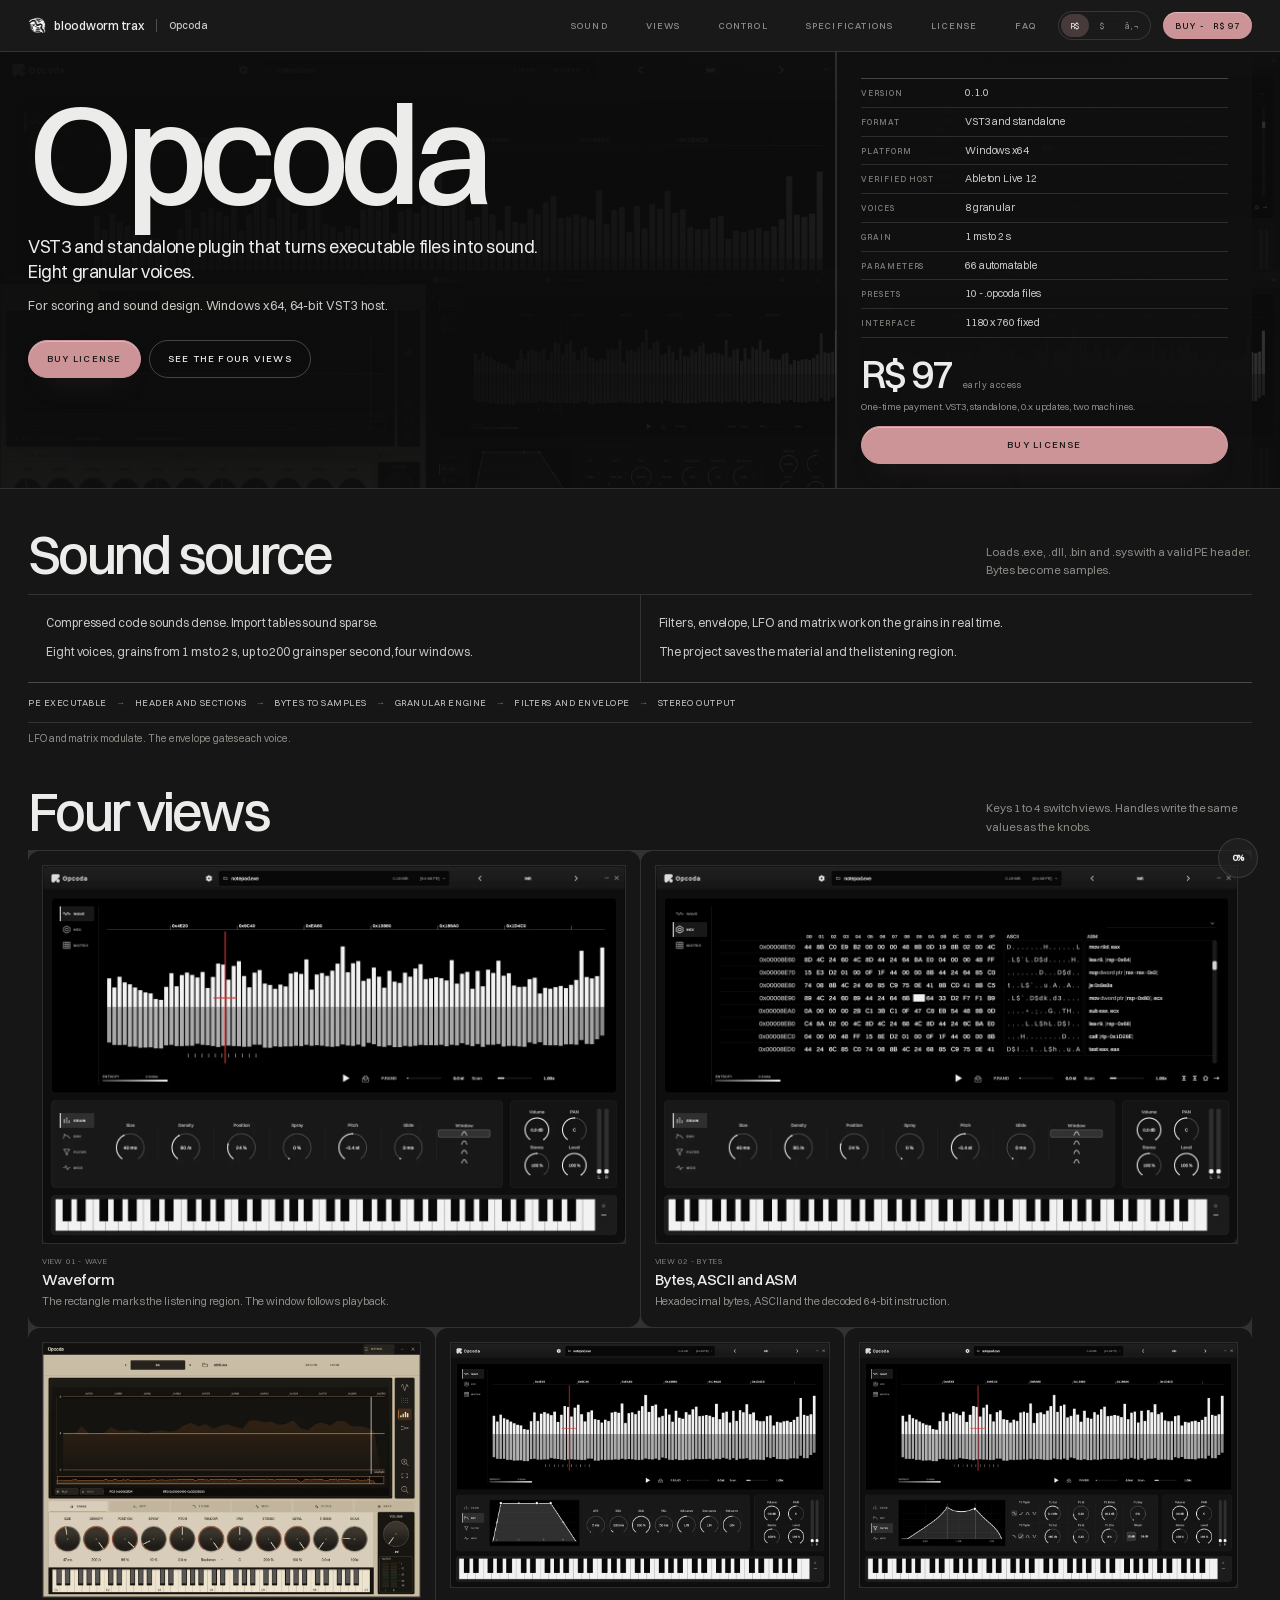
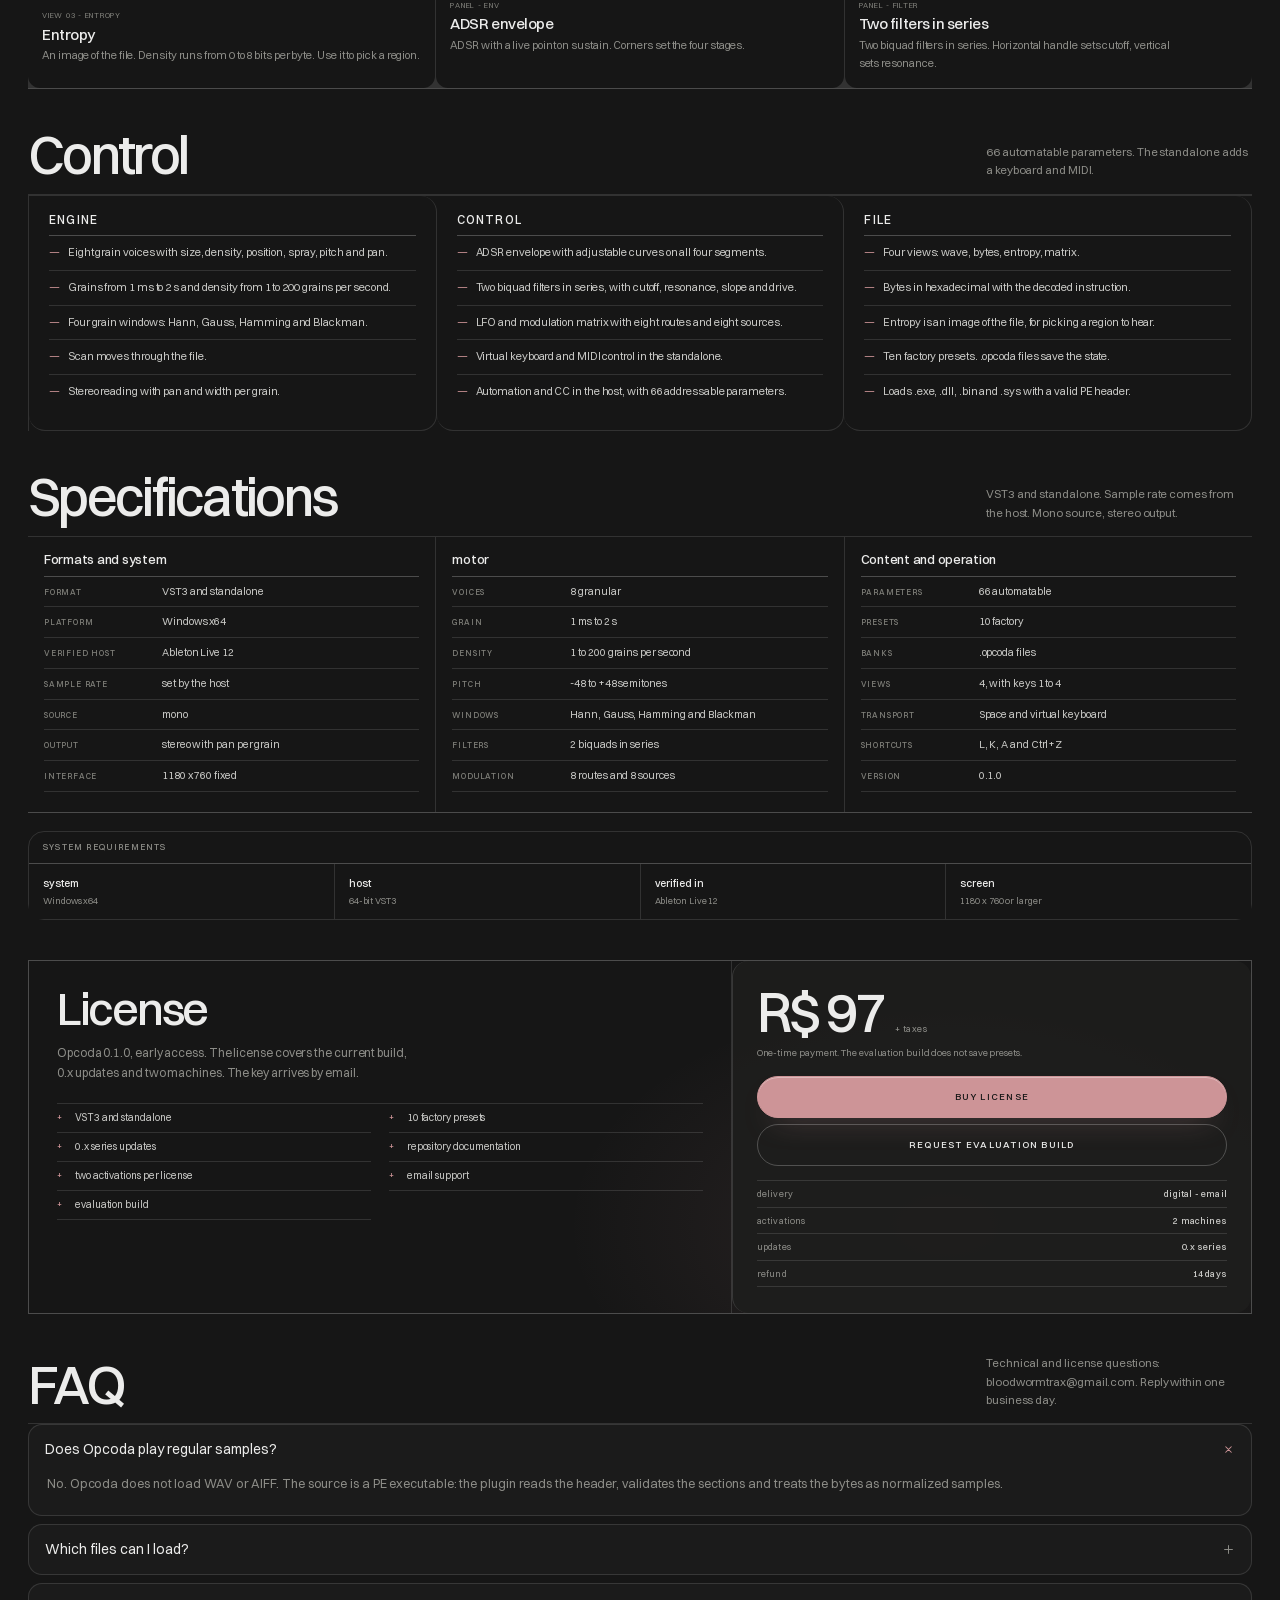
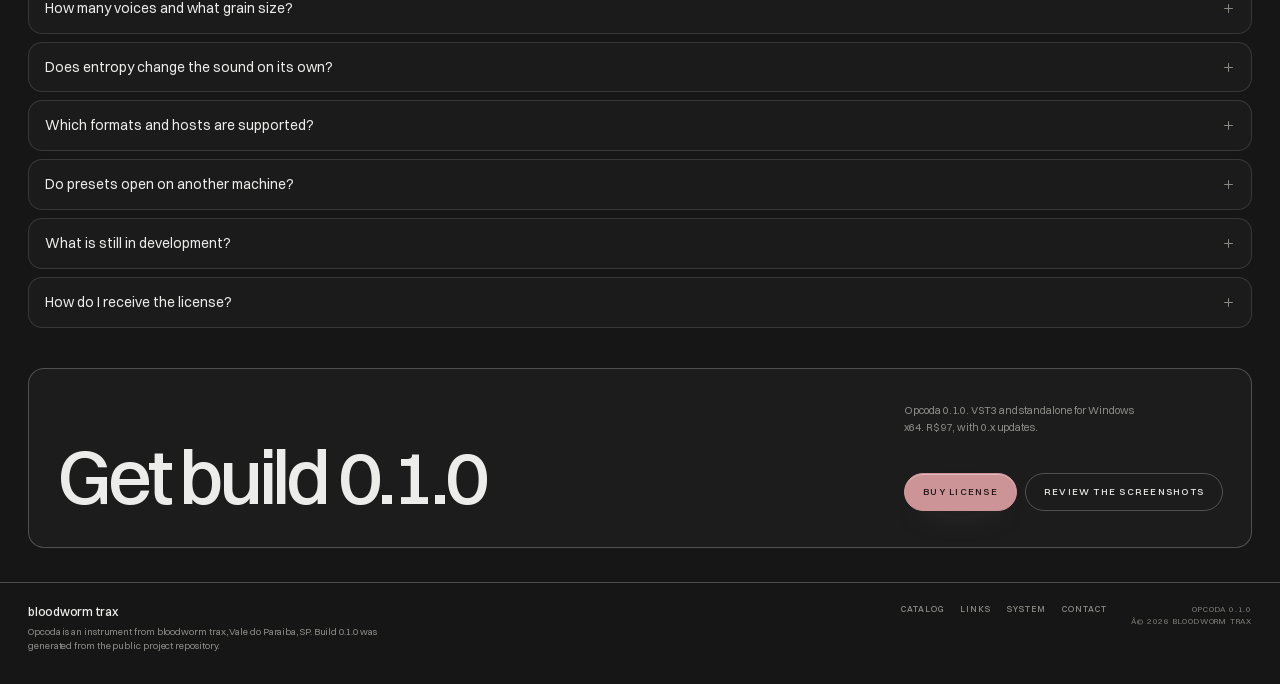
==== commit 20907104: "site: texto mais curto e encoding corrigido" ====
--- a/opcoda.html
+++ b/opcoda.html
@@ -63,8 +63,8 @@
     <div class="oc-wrap oc-hero-top">
       <div class="oc-hero-copy">
         <h1 class="oc-title" id="titulo">Opcoda</h1>
-        <p class="oc-lede">A VST3 and standalone plugin that uses executables as a sound source. Eight granular voices read the bytes of a program and turn them into drone, texture and noise.</p>
-        <p class="oc-sub">For scoring, experimental sound and sound design. Runs on Windows x64 in a 64-bit VST3 host, with four views of the file during playback.</p>
+        <p class="oc-lede">VST3 and standalone plugin that turns executable files into sound. Eight granular voices.</p>
+        <p class="oc-sub">For scoring and sound design. Windows x64, 64-bit VST3 host.</p>
         <div class="oc-actions">
           <a class="oc-btn oc-btn-solid" href="#licenca">buy license</a>
           <a class="oc-btn" href="#vistas">see the four views</a>
@@ -81,12 +81,12 @@
           <div><dt>grain</dt><dd>1 ms to 2 s</dd></div>
           <div><dt>parameters</dt><dd>66 automatable</dd></div>
           <div><dt>presets</dt><dd>10 - .opcoda files</dd></div>
-          <div><dt>interface</dt><dd>1180 Ã— 760 fixed</dd></div>
+          <div><dt>interface</dt><dd>1180 x 760 fixed</dd></div>
         </dl>
 
         <div class="oc-price-block">
           <p class="oc-price"><span data-price>R$ 97</span> <small>early access</small></p>
-          <p class="oc-price-note">One-time payment. The license includes the VST3, the standalone and 0.x series updates, and activates two machines.</p>
+          <p class="oc-price-note">One-time payment. VST3, standalone, 0.x updates, two machines.</p>
           <a class="oc-btn oc-btn-solid oc-buy-link" href="#licenca">buy license</a>
         </div>
       </div>
@@ -97,29 +97,29 @@
     <div class="oc-wrap">
       <header class="oc-sec-head">
         <h2 id="som-titulo">Sound source</h2>
-        <p>Opcoda loads .exe, .dll, .bin and .sys files with a valid PE header. It reads the header, validates the sections and normalizes the bytes as samples.</p>
+        <p>Loads .exe, .dll, .bin and .sys with a valid PE header. Bytes become samples.</p>
       </header>
 
       <div class="oc-arch">
         <div class="oc-arch-col">
-          <p>The material changes with the region being read. Compressed code gives dense texture; import tables give sparse material.</p>
-          <p>The engine has eight voices, grains from 1 ms to 2 s, density from 1 to 200 grains per second, and four windows: Hann, Gauss, Hamming and Blackman.</p>
+          <p>Compressed code sounds dense. Import tables sound sparse.</p>
+          <p>Eight voices, grains from 1 ms to 2 s, up to 200 grains per second, four windows.</p>
         </div>
         <div class="oc-arch-col">
-          <p>Filters, envelope, LFO and matrix act on the grains in real time. The four views show the file during playback.</p>
-          <p>The material and the listening region are saved with the project. The plugin opens at the same point in the next session.</p>
+          <p>Filters, envelope, LFO and matrix work on the grains in real time.</p>
+          <p>The project saves the material and the listening region.</p>
         </div>
       </div>
 
       <p class="oc-chain">
-        <span>PE executable</span><em aria-hidden="true">â†’</em>
-        <span>header and sections</span><em aria-hidden="true">â†’</em>
-        <span>bytes to samples</span><em aria-hidden="true">â†’</em>
-        <span>granular engine</span><em aria-hidden="true">â†’</em>
-        <span>filters and envelope</span><em aria-hidden="true">â†’</em>
+        <span>PE executable</span><em aria-hidden="true">&#8594;</em>
+        <span>header and sections</span><em aria-hidden="true">&#8594;</em>
+        <span>bytes to samples</span><em aria-hidden="true">&#8594;</em>
+        <span>granular engine</span><em aria-hidden="true">&#8594;</em>
+        <span>filters and envelope</span><em aria-hidden="true">&#8594;</em>
         <span>stereo output</span>
       </p>
-      <p class="oc-chain-note">The LFO and the matrix modulate the engine. The envelope controls the gate of each voice.</p>
+      <p class="oc-chain-note">LFO and matrix modulate. The envelope gates each voice.</p>
     </div>
   </section>
 
@@ -127,7 +127,7 @@
     <div class="oc-wrap">
       <header class="oc-sec-head">
         <h2 id="vistas-titulo">Four views</h2>
-        <p>Keys 1 to 4 switch views. The ENV and FILTER panels show the current parameters; the handles write the same values as the knobs.</p>
+        <p>Keys 1 to 4 switch views. Handles write the same values as the knobs.</p>
       </header>
 
       <div class="oc-gallery">
@@ -136,7 +136,7 @@
           <figcaption>
             <span class="oc-shot-tag">view 01 - wave</span>
             <h3>Waveform</h3>
-            <p>Shows the loaded material. The rectangle marks the listening region and the window follows the playing excerpt. Transport and stereo meter sit at the bottom.</p>
+            <p>The rectangle marks the listening region. The window follows playback.</p>
           </figcaption>
         </figure>
 
@@ -145,7 +145,7 @@
           <figcaption>
             <span class="oc-shot-tag">view 02 - bytes</span>
             <h3>Bytes, ASCII and ASM</h3>
-            <p>Bytes in hexadecimal, ASCII translation and the decoded 64-bit instruction. Use it to find the region to hear and check the material.</p>
+            <p>Hexadecimal bytes, ASCII and the decoded 64-bit instruction.</p>
           </figcaption>
         </figure>
 
@@ -154,7 +154,7 @@
           <figcaption>
             <span class="oc-shot-tag">view 03 - entropy</span>
             <h3>Entropy</h3>
-            <p>Entropy is an image of the file. Shannon entropy runs from 0 to 8 bits per byte and plots the density of each byte column. Use the curve to pick a region to hear.</p>
+            <p>An image of the file. Density runs from 0 to 8 bits per byte. Use it to pick a region.</p>
           </figcaption>
         </figure>
 
@@ -163,7 +163,7 @@
           <figcaption>
             <span class="oc-shot-tag">panel - env</span>
             <h3>ADSR envelope</h3>
-            <p>ADSR drawing with a live point on sustain. Corners set attack, decay, sustain and release; mid handles bend the curves.</p>
+            <p>ADSR with a live point on sustain. Corners set the four stages.</p>
           </figcaption>
         </figure>
 
@@ -172,7 +172,7 @@
           <figcaption>
             <span class="oc-shot-tag">panel - filter</span>
             <h3>Two filters in series</h3>
-            <p>Response of the two biquad filters with modulated cutoff. The horizontal handle sets cutoff, the vertical one sets resonance. Type, slope and drive sit on the keys beside the knobs.</p>
+            <p>Two biquad filters in series. Horizontal handle sets cutoff, vertical sets resonance.</p>
           </figcaption>
         </figure>
       </div>
@@ -183,17 +183,17 @@
     <div class="oc-wrap">
       <header class="oc-sec-head">
         <h2 id="controle-titulo">Control</h2>
-        <p>66 automatable parameters, all exposed to the host. The standalone repeats the same controls and adds a virtual keyboard and MIDI.</p>
+        <p>66 automatable parameters. The standalone adds a keyboard and MIDI.</p>
       </header>
 
       <div class="oc-groups">
         <article class="oc-group">
           <h3>Engine</h3>
           <ul class="oc-lines">
-            <li>Eight grain voices, each with size, density, position, spray, pitch and pan.</li>
+            <li>Eight grain voices with size, density, position, spray, pitch and pan.</li>
             <li>Grains from 1 ms to 2 s and density from 1 to 200 grains per second.</li>
             <li>Four grain windows: Hann, Gauss, Hamming and Blackman.</li>
-            <li>Scan moves through the file from start to end as the material plays.</li>
+            <li>Scan moves through the file.</li>
             <li>Stereo reading with pan and width per grain.</li>
           </ul>
         </article>
@@ -212,11 +212,11 @@
         <article class="oc-group">
           <h3>File</h3>
           <ul class="oc-lines">
-            <li>Four views: waveform, bytes with ASCII and ASM, entropy and matrix.</li>
-            <li>The byte view shows the file in hexadecimal with the decoded instruction beside it.</li>
+            <li>Four views: wave, bytes, entropy, matrix.</li>
+            <li>Bytes in hexadecimal with the decoded instruction.</li>
             <li>Entropy is an image of the file, for picking a region to hear.</li>
-            <li>Ten factory presets and .opcoda files to save material, region and matrix.</li>
-            <li>Loads .exe, .dll, .bin and .sys files with a valid PE header.</li>
+            <li>Ten factory presets. .opcoda files save the state.</li>
+            <li>Loads .exe, .dll, .bin and .sys with a valid PE header.</li>
           </ul>
         </article>
       </div>
@@ -227,7 +227,7 @@
     <div class="oc-wrap">
       <header class="oc-sec-head">
         <h2 id="especificacoes-titulo">Specifications</h2>
-        <p>The plugin ships as VST3 and standalone. The host sets the sample rate. The source is mono with stereo output and pan per grain.</p>
+        <p>VST3 and standalone. Sample rate comes from the host. Mono source, stereo output.</p>
       </header>
 
       <div class="oc-specs">
@@ -240,7 +240,7 @@
             <div><dt>sample rate</dt><dd>set by the host</dd></div>
             <div><dt>source</dt><dd>mono</dd></div>
             <div><dt>output</dt><dd>stereo with pan per grain</dd></div>
-            <div><dt>interface</dt><dd>1180 Ã— 760 fixed</dd></div>
+            <div><dt>interface</dt><dd>1180 x 760 fixed</dd></div>
           </dl>
         </div>
         <div class="oc-spec-col">
@@ -275,7 +275,7 @@
           <div><b>system</b><span>Windows x64</span></div>
           <div><b>host</b><span>64-bit VST3</span></div>
           <div><b>verified in</b><span>Ableton Live 12</span></div>
-          <div><b>screen</b><span>1180 Ã— 760 or larger</span></div>
+          <div><b>screen</b><span>1180 x 760 or larger</span></div>
         </div>
       </div>
     </div>
@@ -286,7 +286,7 @@
       <div class="oc-buy">
         <div class="oc-buy-copy">
           <h2 id="licenca-titulo">License</h2>
-          <p>Opcoda 0.1.0 is in early access. The purchase unlocks the current build, the VST3 and the standalone, plus 0.x series updates. The key arrives by email after payment and activates two machines.</p>
+          <p>Opcoda 0.1.0, early access. The license covers the current build, 0.x updates and two machines. The key arrives by email.</p>
 
           <ul class="oc-includes">
             <li>VST3 and standalone</li>
@@ -301,7 +301,7 @@
 
         <div class="oc-buy-card">
           <p class="oc-price"><span data-price>R$ 97</span> <small>+ taxes</small></p>
-          <p class="oc-price-note">One-time payment. The evaluation build does not expire, but it does not save presets until activation.</p>
+          <p class="oc-price-note">One-time payment. The evaluation build does not save presets.</p>
           <a class="oc-btn oc-btn-solid oc-buy-link" href="#licenca">buy license</a>
           <a class="oc-btn" href="mailto:bloodwormtrax@gmail.com?subject=Opcoda%20evaluation">request evaluation build</a>
 
@@ -381,7 +381,7 @@
       <div class="oc-final">
         <h2>Get build 0.1.0</h2>
         <div class="oc-final-side">
-          <p>Opcoda 0.1.0, VST3 and standalone for Windows x64. License for <span data-price>R$ 97</span>, with 0.x series updates.</p>
+          <p>Opcoda 0.1.0. VST3 and standalone for Windows x64. <span data-price>R$ 97</span>, with 0.x updates.</p>
           <div class="oc-actions">
             <a class="oc-btn oc-btn-solid oc-buy-link" href="#licenca">buy license</a>
             <a class="oc-btn" href="#vistas">review the screenshots</a>
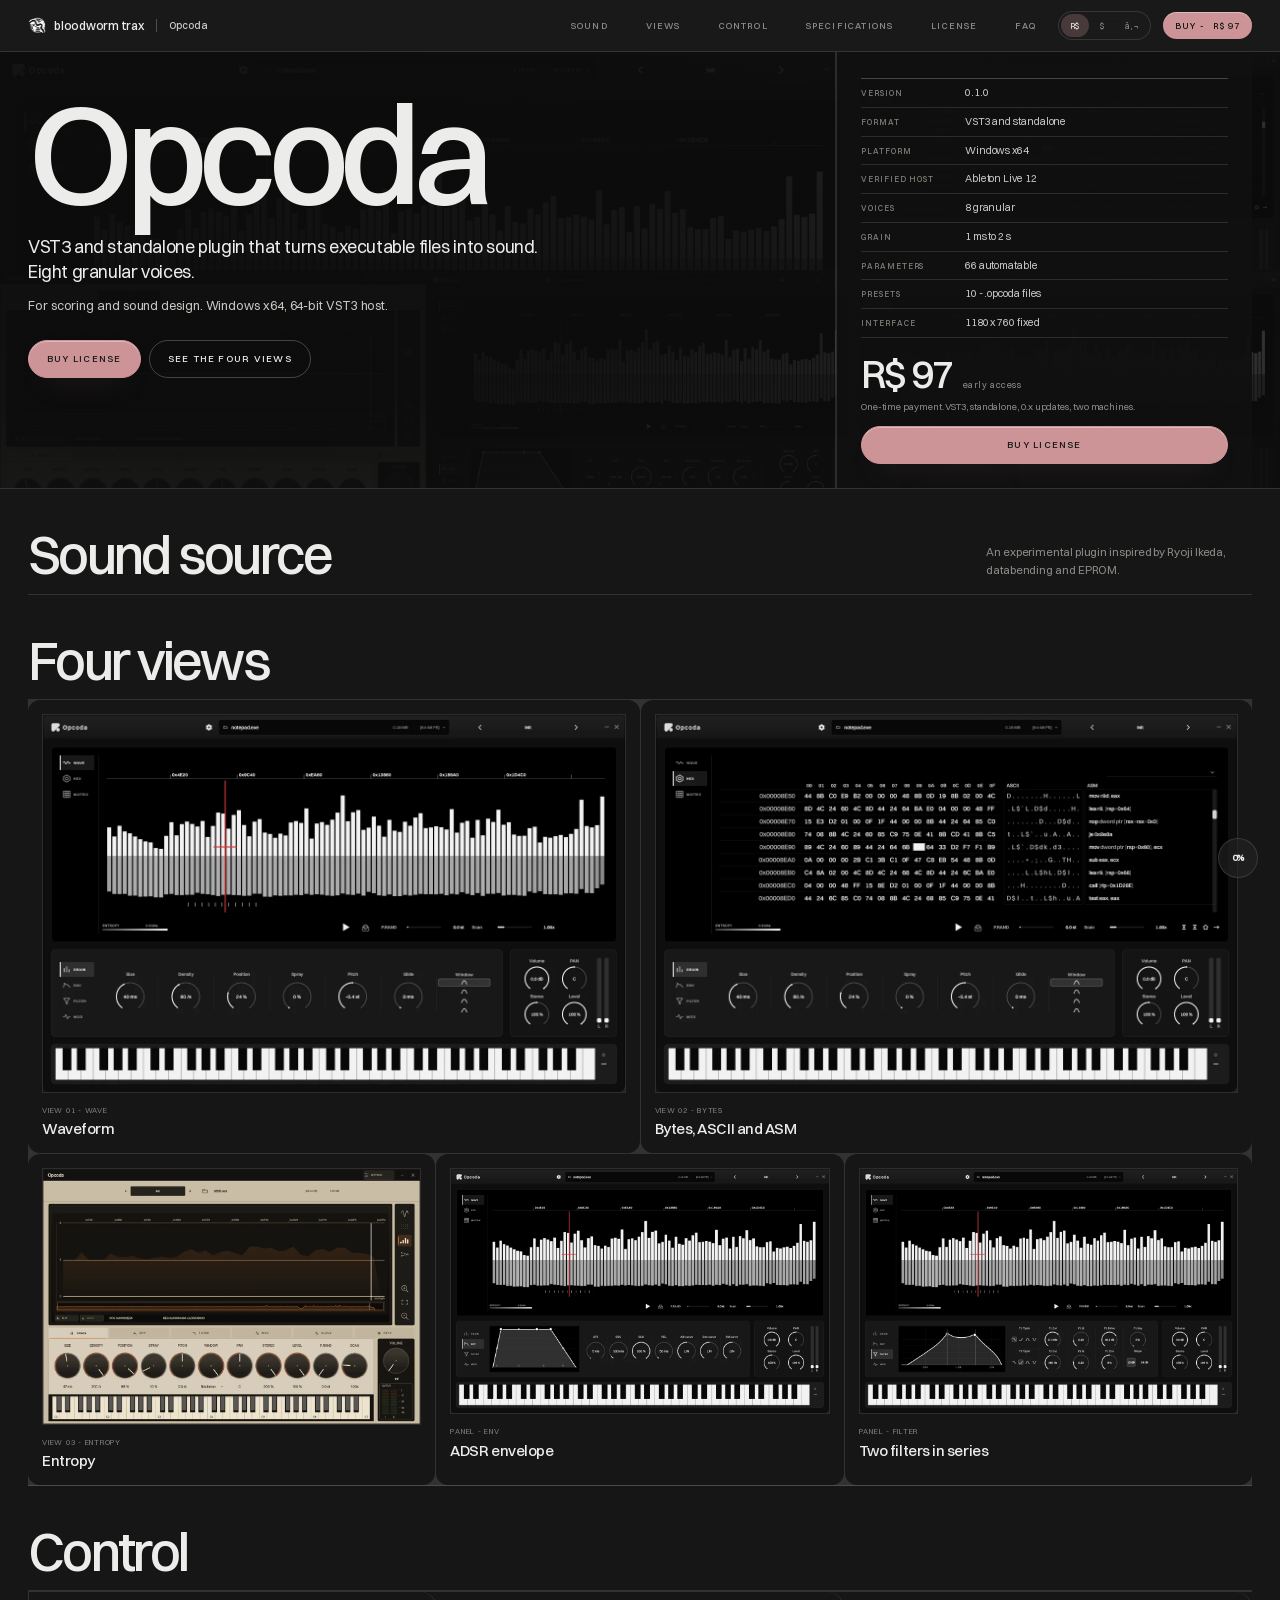
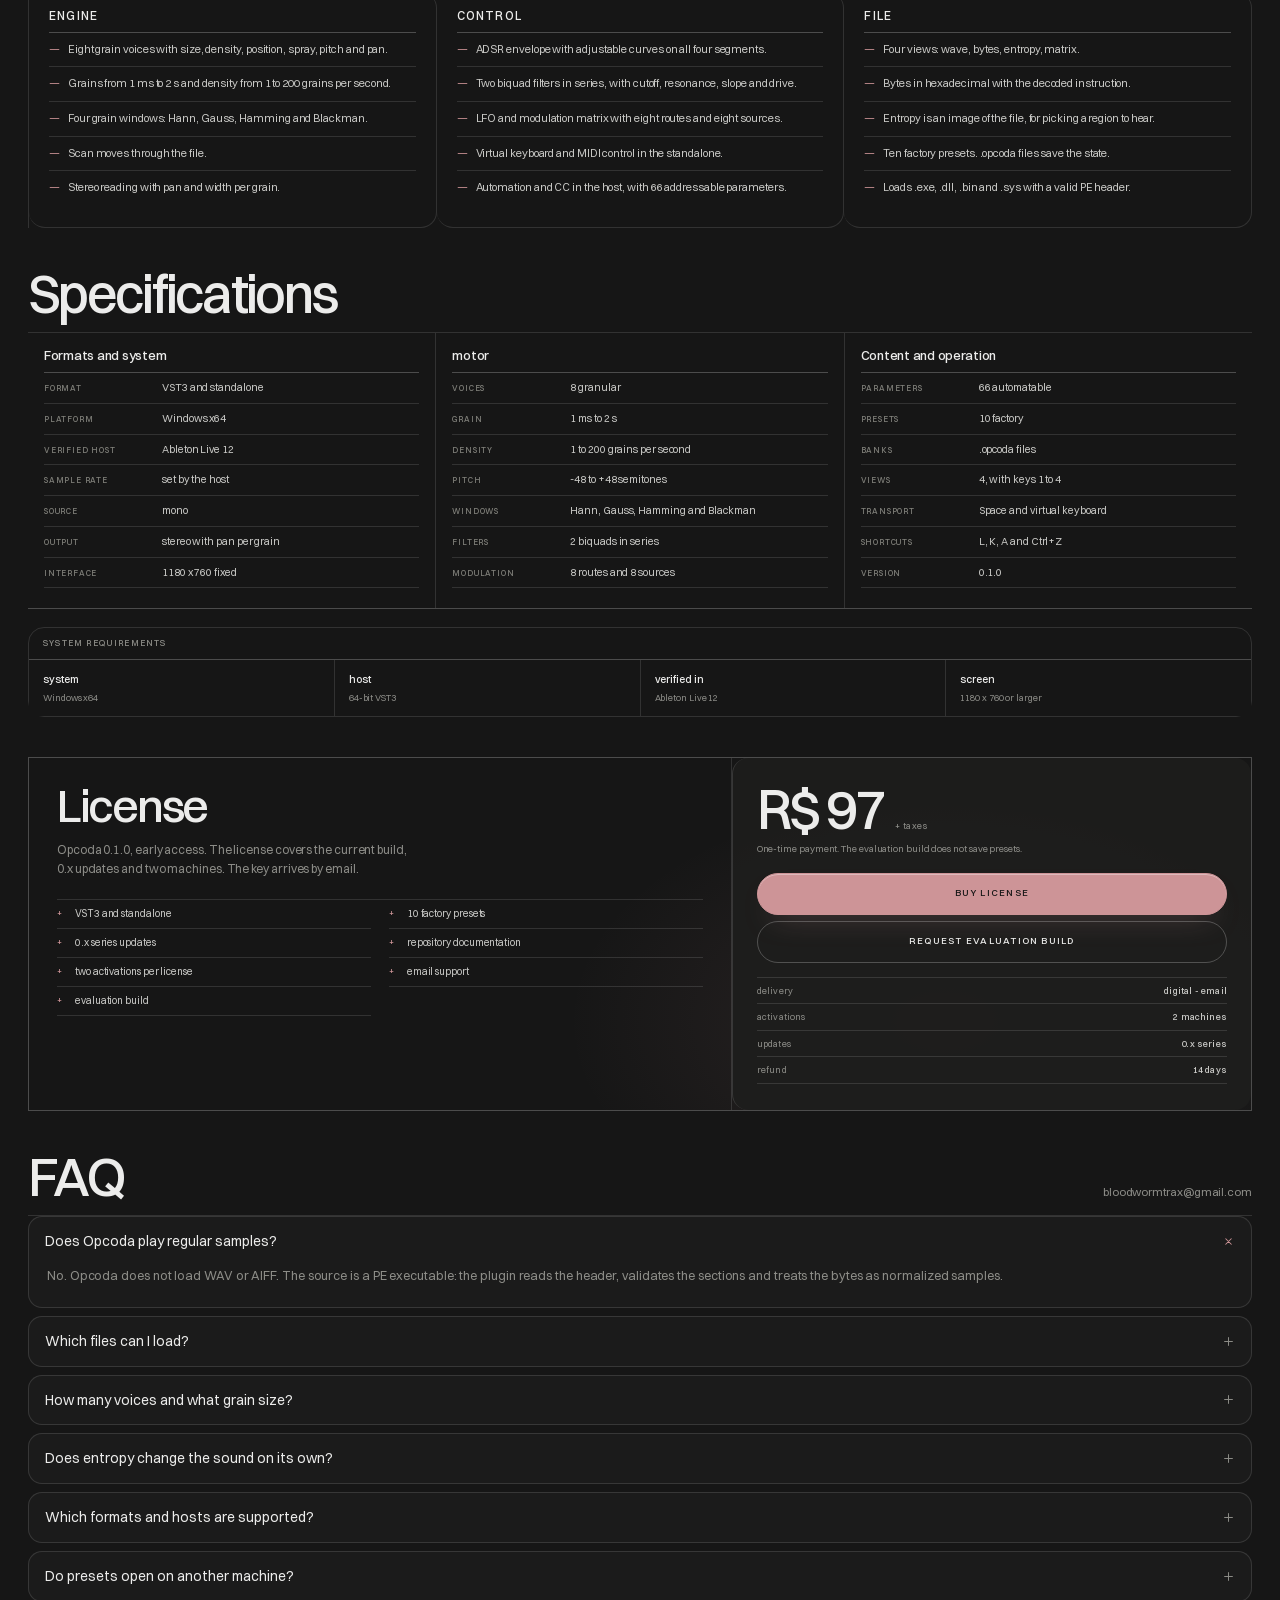
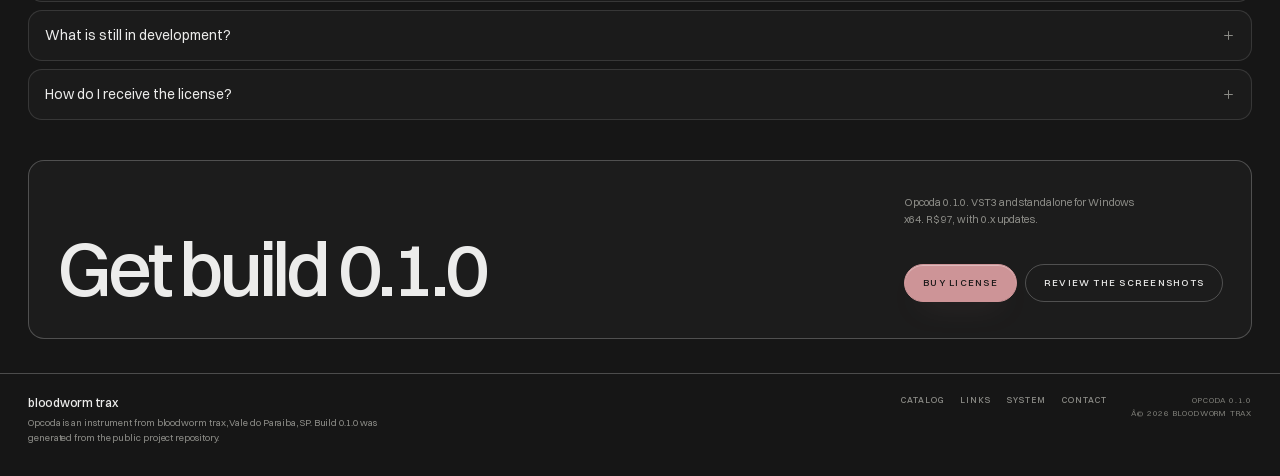
==== commit f5d44459: "site: remove subtitulos e adiciona inspiracao" ====
--- a/opcoda.html
+++ b/opcoda.html
@@ -97,29 +97,8 @@
     <div class="oc-wrap">
       <header class="oc-sec-head">
         <h2 id="som-titulo">Sound source</h2>
-        <p>Loads .exe, .dll, .bin and .sys with a valid PE header. Bytes become samples.</p>
+        <p>An experimental plugin inspired by Ryoji Ikeda, databending and EPROM.</p>
       </header>
-
-      <div class="oc-arch">
-        <div class="oc-arch-col">
-          <p>Compressed code sounds dense. Import tables sound sparse.</p>
-          <p>Eight voices, grains from 1 ms to 2 s, up to 200 grains per second, four windows.</p>
-        </div>
-        <div class="oc-arch-col">
-          <p>Filters, envelope, LFO and matrix work on the grains in real time.</p>
-          <p>The project saves the material and the listening region.</p>
-        </div>
-      </div>
-
-      <p class="oc-chain">
-        <span>PE executable</span><em aria-hidden="true">&#8594;</em>
-        <span>header and sections</span><em aria-hidden="true">&#8594;</em>
-        <span>bytes to samples</span><em aria-hidden="true">&#8594;</em>
-        <span>granular engine</span><em aria-hidden="true">&#8594;</em>
-        <span>filters and envelope</span><em aria-hidden="true">&#8594;</em>
-        <span>stereo output</span>
-      </p>
-      <p class="oc-chain-note">LFO and matrix modulate. The envelope gates each voice.</p>
     </div>
   </section>
 
@@ -127,7 +106,7 @@
     <div class="oc-wrap">
       <header class="oc-sec-head">
         <h2 id="vistas-titulo">Four views</h2>
-        <p>Keys 1 to 4 switch views. Handles write the same values as the knobs.</p>
+        
       </header>
 
       <div class="oc-gallery">
@@ -136,7 +115,6 @@
           <figcaption>
             <span class="oc-shot-tag">view 01 - wave</span>
             <h3>Waveform</h3>
-            <p>The rectangle marks the listening region. The window follows playback.</p>
           </figcaption>
         </figure>
 
@@ -145,7 +123,6 @@
           <figcaption>
             <span class="oc-shot-tag">view 02 - bytes</span>
             <h3>Bytes, ASCII and ASM</h3>
-            <p>Hexadecimal bytes, ASCII and the decoded 64-bit instruction.</p>
           </figcaption>
         </figure>
 
@@ -154,7 +131,6 @@
           <figcaption>
             <span class="oc-shot-tag">view 03 - entropy</span>
             <h3>Entropy</h3>
-            <p>An image of the file. Density runs from 0 to 8 bits per byte. Use it to pick a region.</p>
           </figcaption>
         </figure>
 
@@ -163,7 +139,6 @@
           <figcaption>
             <span class="oc-shot-tag">panel - env</span>
             <h3>ADSR envelope</h3>
-            <p>ADSR with a live point on sustain. Corners set the four stages.</p>
           </figcaption>
         </figure>
 
@@ -172,7 +147,6 @@
           <figcaption>
             <span class="oc-shot-tag">panel - filter</span>
             <h3>Two filters in series</h3>
-            <p>Two biquad filters in series. Horizontal handle sets cutoff, vertical sets resonance.</p>
           </figcaption>
         </figure>
       </div>
@@ -183,7 +157,7 @@
     <div class="oc-wrap">
       <header class="oc-sec-head">
         <h2 id="controle-titulo">Control</h2>
-        <p>66 automatable parameters. The standalone adds a keyboard and MIDI.</p>
+        
       </header>
 
       <div class="oc-groups">
@@ -227,7 +201,7 @@
     <div class="oc-wrap">
       <header class="oc-sec-head">
         <h2 id="especificacoes-titulo">Specifications</h2>
-        <p>VST3 and standalone. Sample rate comes from the host. Mono source, stereo output.</p>
+        
       </header>
 
       <div class="oc-specs">
@@ -320,7 +294,7 @@
     <div class="oc-wrap">
       <header class="oc-sec-head">
         <h2 id="perguntas-titulo">FAQ</h2>
-        <p>Technical and license questions: bloodwormtrax@gmail.com. Reply within one business day.</p>
+        <p>bloodwormtrax@gmail.com</p>
       </header>
 
       <div class="oc-faq ru-faq ru-faq--boxed" data-ru="faq" data-single="true">
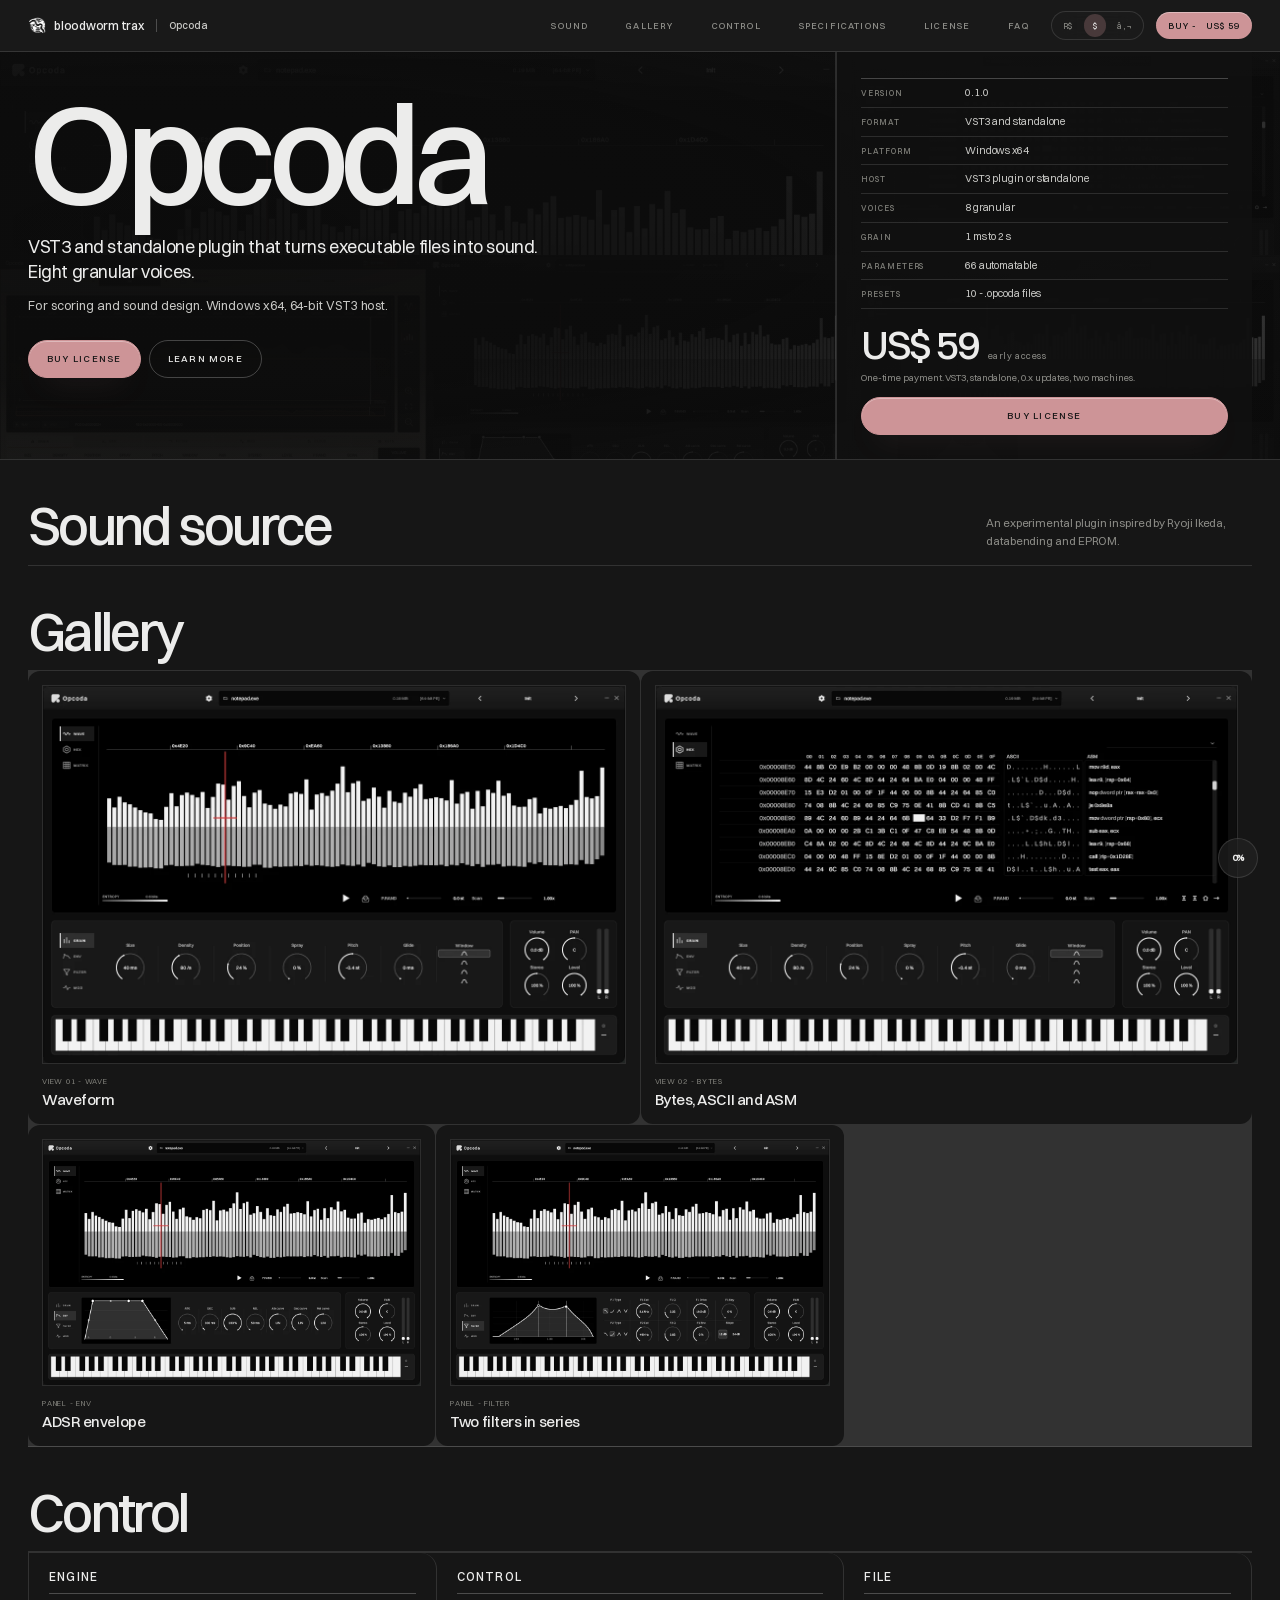
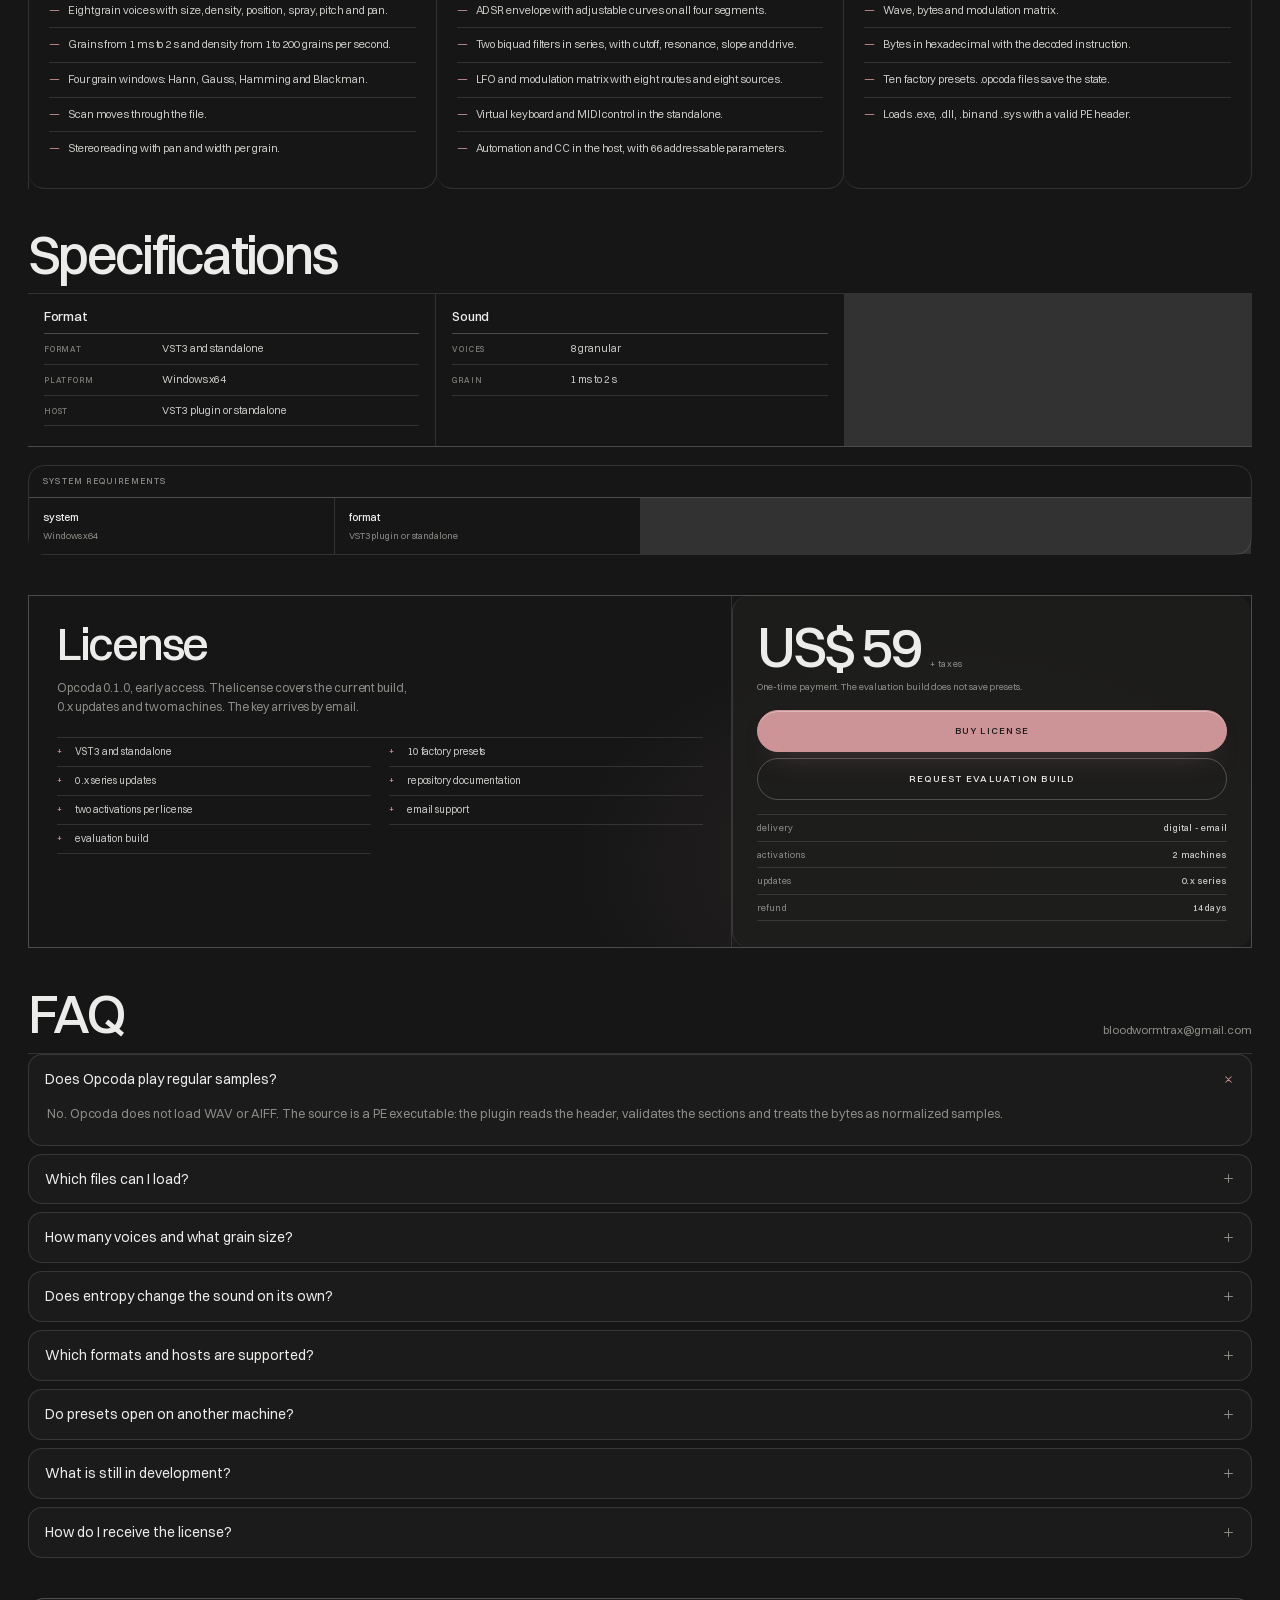
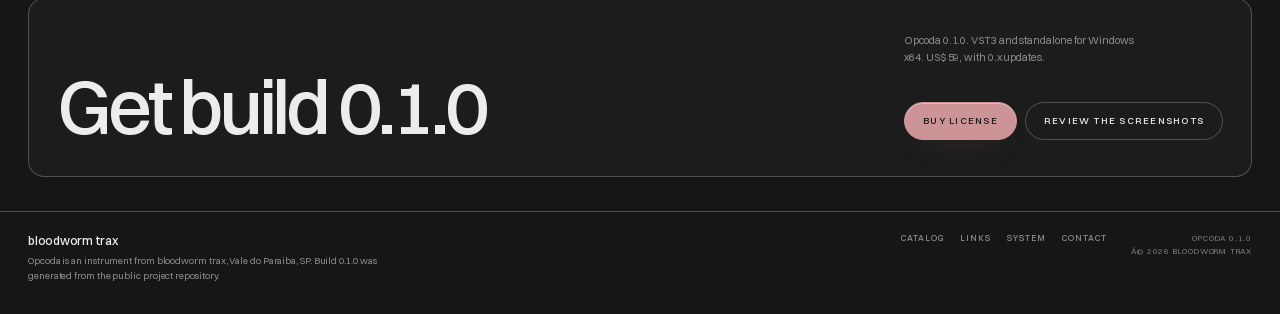
==== commit 2904ffab: "site: preco por regiao e conteudo comercial simplificado" ====
--- a/opcoda.html
+++ b/opcoda.html
@@ -32,7 +32,7 @@
 
   <nav class="oc-nav-links" aria-label="page sections">
     <a href="#som">sound</a>
-    <a href="#vistas">views</a>
+    <a href="#vistas">gallery</a>
     <a href="#controle">control</a>
     <a href="#especificacoes">specifications</a>
     <a href="#licenca">license</a>
@@ -67,7 +67,7 @@
         <p class="oc-sub">For scoring and sound design. Windows x64, 64-bit VST3 host.</p>
         <div class="oc-actions">
           <a class="oc-btn oc-btn-solid" href="#licenca">buy license</a>
-          <a class="oc-btn" href="#vistas">see the four views</a>
+          <a class="oc-btn" href="#vistas">learn more</a>
         </div>
       </div>
 
@@ -76,12 +76,12 @@
           <div><dt>version</dt><dd>0.1.0</dd></div>
           <div><dt>format</dt><dd>VST3 and standalone</dd></div>
           <div><dt>platform</dt><dd>Windows x64</dd></div>
-          <div><dt>verified host</dt><dd>Ableton Live 12</dd></div>
+          <div><dt>host</dt><dd>VST3 plugin or standalone</dd></div>
           <div><dt>voices</dt><dd>8 granular</dd></div>
           <div><dt>grain</dt><dd>1 ms to 2 s</dd></div>
           <div><dt>parameters</dt><dd>66 automatable</dd></div>
           <div><dt>presets</dt><dd>10 - .opcoda files</dd></div>
-          <div><dt>interface</dt><dd>1180 x 760 fixed</dd></div>
+          
         </dl>
 
         <div class="oc-price-block">
@@ -105,7 +105,7 @@
   <section class="oc-section" id="vistas" aria-labelledby="vistas-titulo">
     <div class="oc-wrap">
       <header class="oc-sec-head">
-        <h2 id="vistas-titulo">Four views</h2>
+        <h2 id="vistas-titulo">Gallery</h2>
         
       </header>
 
@@ -126,13 +126,6 @@
           </figcaption>
         </figure>
 
-        <figure class="oc-shot">
-          <img src="assets/opcoda/real/opcoda-entropy.webp" width="1180" height="760" alt="Opcoda entropy view with the Shannon entropy curve and a 0 to 8 bits per byte scale.">
-          <figcaption>
-            <span class="oc-shot-tag">view 03 - entropy</span>
-            <h3>Entropy</h3>
-          </figcaption>
-        </figure>
 
         <figure class="oc-shot">
           <img src="assets/opcoda/real/opcoda-env.webp" width="1180" height="760" alt="Opcoda ENV panel with the ADSR drawing, live envelope point and knobs on the right.">
@@ -186,9 +179,9 @@
         <article class="oc-group">
           <h3>File</h3>
           <ul class="oc-lines">
-            <li>Four views: wave, bytes, entropy, matrix.</li>
+            <li>Wave, bytes and modulation matrix.</li>
             <li>Bytes in hexadecimal with the decoded instruction.</li>
-            <li>Entropy is an image of the file, for picking a region to hear.</li>
+            
             <li>Ten factory presets. .opcoda files save the state.</li>
             <li>Loads .exe, .dll, .bin and .sys with a valid PE header.</li>
           </ul>
@@ -206,39 +199,27 @@
 
       <div class="oc-specs">
         <div class="oc-spec-col">
-          <h3>Formats and system</h3>
+          <h3>Format</h3>
           <dl>
             <div><dt>format</dt><dd>VST3 and standalone</dd></div>
             <div><dt>platform</dt><dd>Windows x64</dd></div>
-            <div><dt>verified host</dt><dd>Ableton Live 12</dd></div>
-            <div><dt>sample rate</dt><dd>set by the host</dd></div>
-            <div><dt>source</dt><dd>mono</dd></div>
-            <div><dt>output</dt><dd>stereo with pan per grain</dd></div>
-            <div><dt>interface</dt><dd>1180 x 760 fixed</dd></div>
+            <div><dt>host</dt><dd>VST3 plugin or standalone</dd></div>
+            
+            
+            
+            
           </dl>
         </div>
         <div class="oc-spec-col">
-          <h3>motor</h3>
+          <h3>Sound</h3>
           <dl>
             <div><dt>voices</dt><dd>8 granular</dd></div>
             <div><dt>grain</dt><dd>1 ms to 2 s</dd></div>
-            <div><dt>density</dt><dd>1 to 200 grains per second</dd></div>
-            <div><dt>pitch</dt><dd>-48 to +48 semitones</dd></div>
-            <div><dt>windows</dt><dd>Hann, Gauss, Hamming and Blackman</dd></div>
-            <div><dt>filters</dt><dd>2 biquads in series</dd></div>
-            <div><dt>modulation</dt><dd>8 routes and 8 sources</dd></div>
-          </dl>
-        </div>
-        <div class="oc-spec-col">
-          <h3>Content and operation</h3>
-          <dl>
-            <div><dt>parameters</dt><dd>66 automatable</dd></div>
-            <div><dt>presets</dt><dd>10 factory</dd></div>
-            <div><dt>banks</dt><dd>.opcoda files</dd></div>
-            <div><dt>views</dt><dd>4, with keys 1 to 4</dd></div>
-            <div><dt>transport</dt><dd>Space and virtual keyboard</dd></div>
-            <div><dt>shortcuts</dt><dd>L, K, A and Ctrl+Z</dd></div>
-            <div><dt>version</dt><dd>0.1.0</dd></div>
+            
+            
+            
+            
+            
           </dl>
         </div>
       </div>
@@ -247,9 +228,7 @@
         <div class="oc-req-head"><span>System requirements</span></div>
         <div class="oc-req-grid">
           <div><b>system</b><span>Windows x64</span></div>
-          <div><b>host</b><span>64-bit VST3</span></div>
-          <div><b>verified in</b><span>Ableton Live 12</span></div>
-          <div><b>screen</b><span>1180 x 760 or larger</span></div>
+          <div><b>format</b><span>VST3 plugin or standalone</span></div>
         </div>
       </div>
     </div>
@@ -392,7 +371,7 @@
 <div class="ru-progress" data-ru="progress" aria-label="reading progress">
   <div class="ru-progress__list">
     <button type="button" class="ru-progress__item" data-target="#som">sound</button>
-    <button type="button" class="ru-progress__item" data-target="#vistas">views</button>
+    <button type="button" class="ru-progress__item" data-target="#vistas">gallery</button>
     <button type="button" class="ru-progress__item" data-target="#controle">control</button>
     <button type="button" class="ru-progress__item" data-target="#especificacoes">specifications</button>
     <button type="button" class="ru-progress__item" data-target="#licenca">license</button>
@@ -439,9 +418,7 @@
     b.addEventListener('click', function () { setCurrency(b.getAttribute('data-cur'), true); });
   });
 
-  var saved = 'BRL';
-  try { saved = localStorage.getItem('opcoda.moeda') || 'BRL'; } catch (e) {}
-  setCurrency(saved, false);
+  setCurrency(cfg.atual(), false);
 })();
 </script>
 
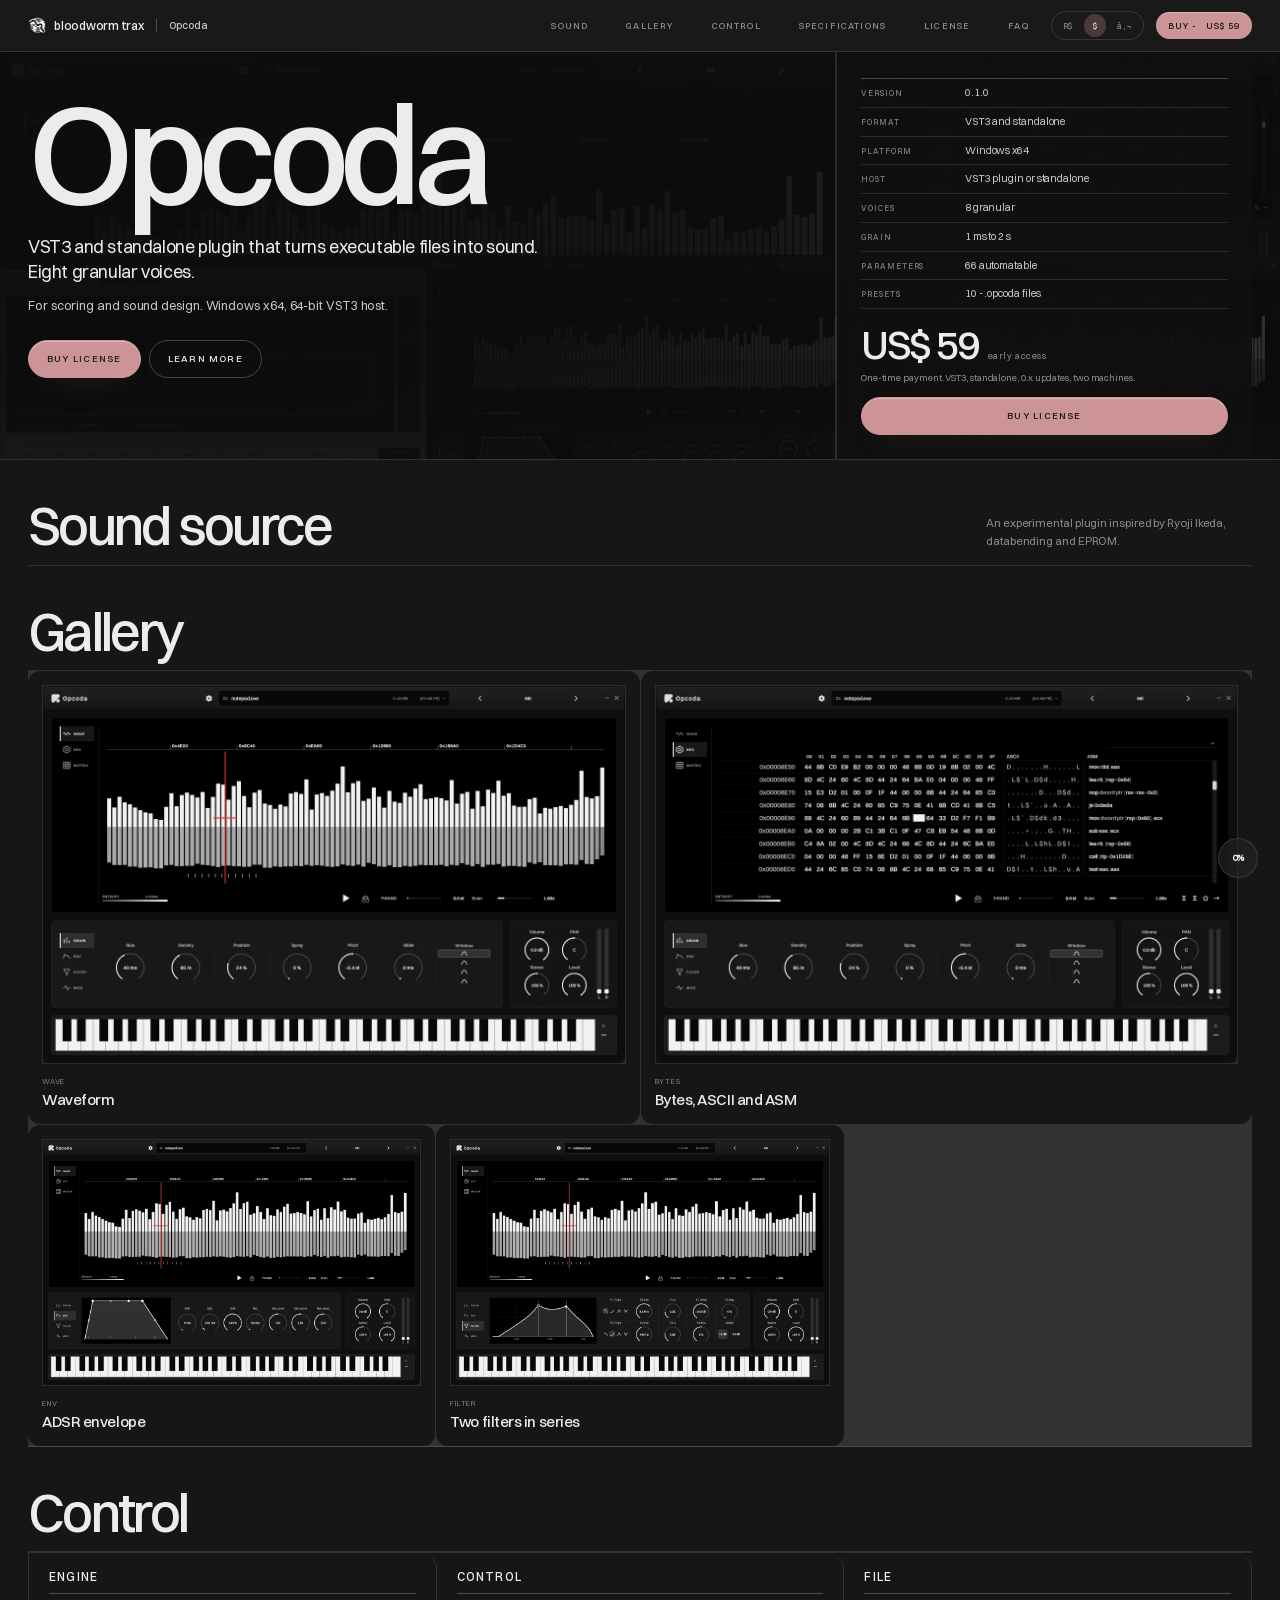
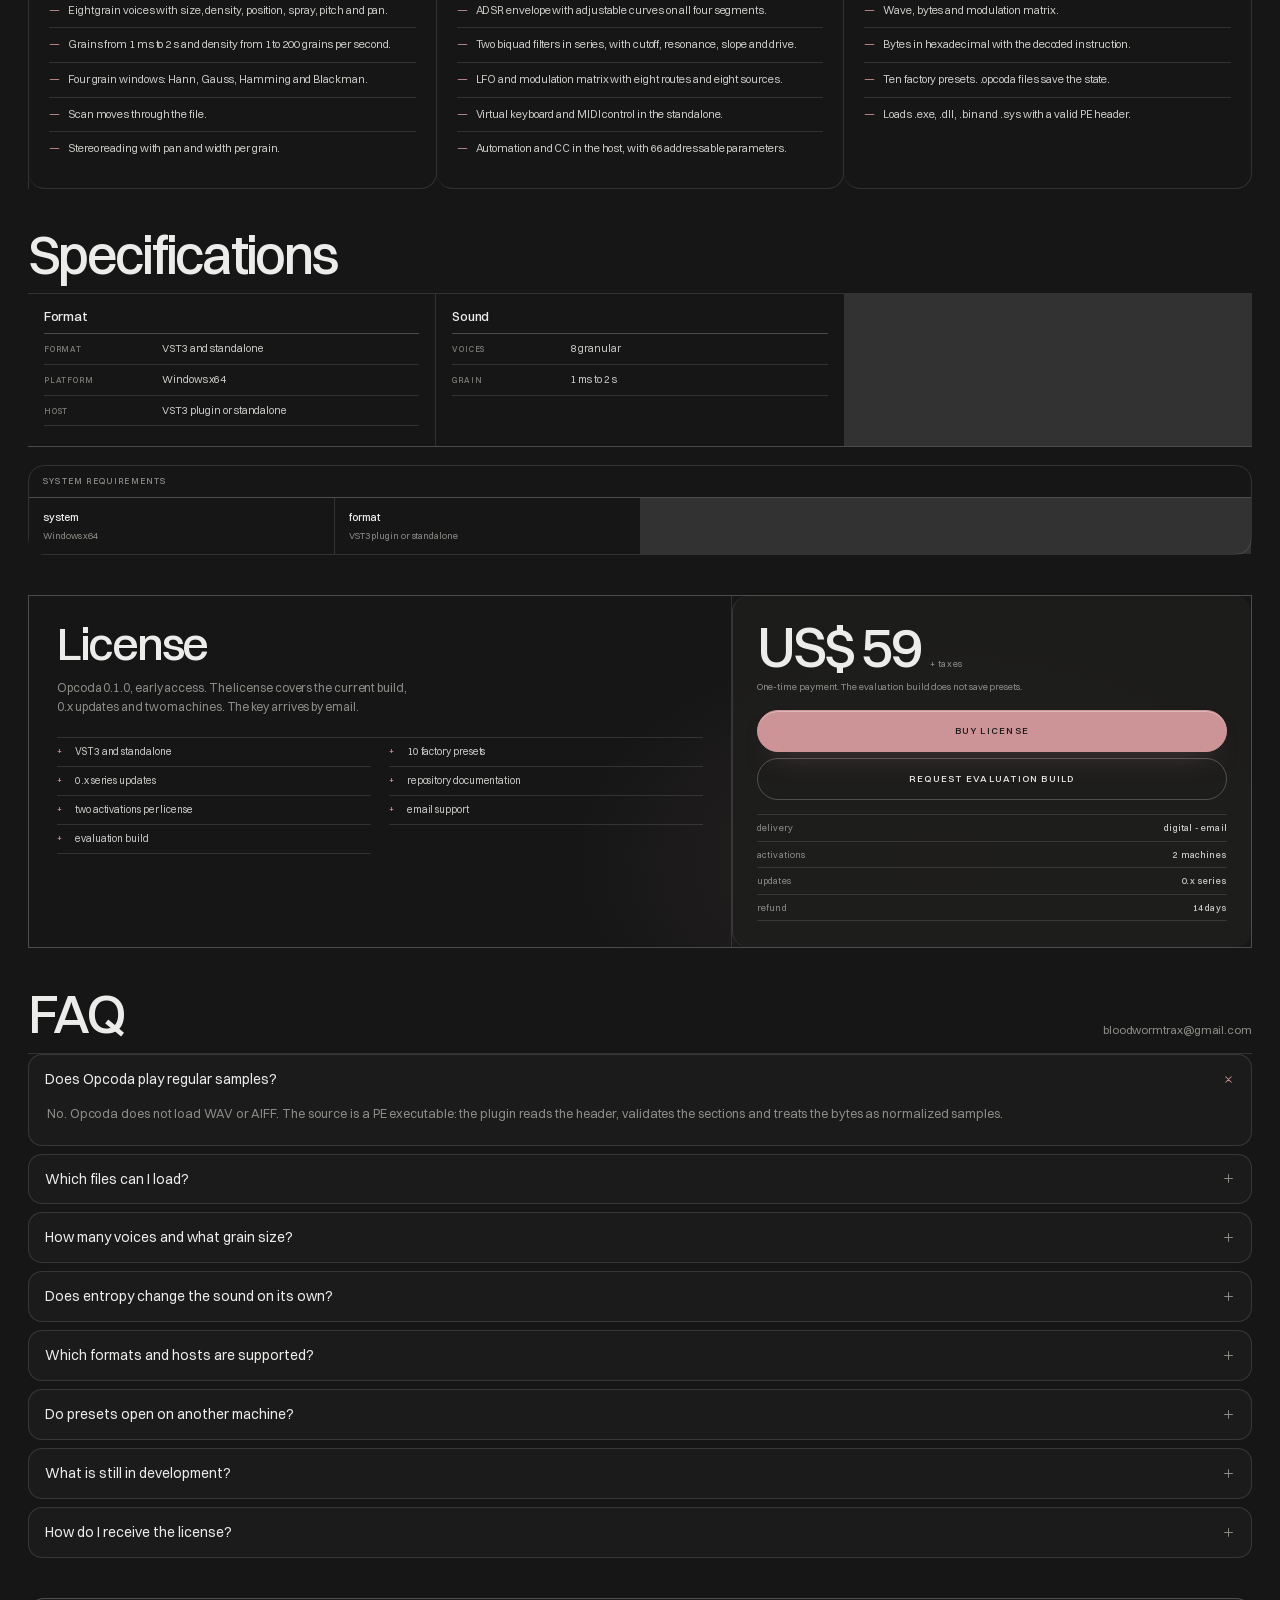
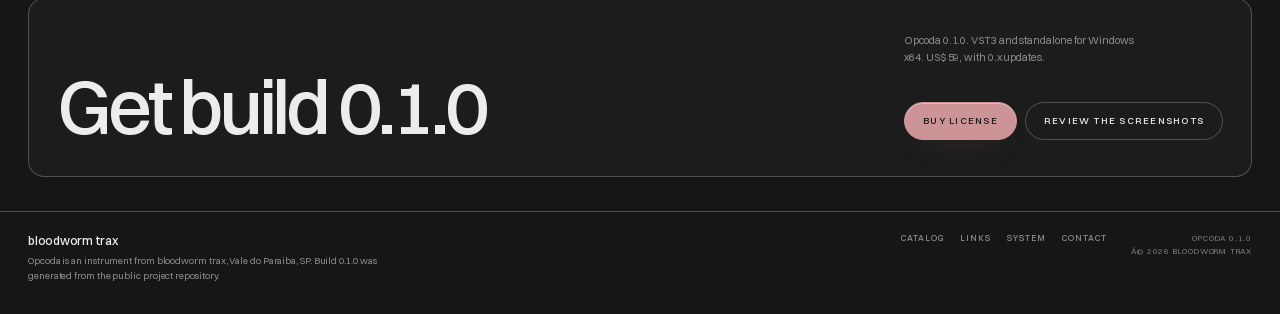
==== commit 32fb6029: "site: remove entropia do hero e host verificado" ====
--- a/opcoda.html
+++ b/opcoda.html
@@ -4,10 +4,10 @@
   <meta charset="utf-8">
   <meta name="viewport" content="width=device-width, initial-scale=1">
   <title>Opcoda - granular synthesizer - bloodworm trax</title>
-  <meta name="description" content="A granular synthesizer that plays executable files. Eight voices, four views, 66 automatable parameters. VST3 and standalone for Windows x64.">
+  <meta name="description" content="A granular synthesizer that plays executable files. Eight granular voices. VST3 and standalone for Windows x64.">
   <meta name="theme-color" content="#161616">
   <meta property="og:title" content="Opcoda - granular synthesizer">
-  <meta property="og:description" content="Executables as a sound source. Eight granular voices, four views, 66 automatable parameters. VST3 and standalone for Windows x64.">
+  <meta property="og:description" content="Executables as a sound source. Eight granular voices. VST3 and standalone for Windows x64.">
   <meta property="og:type" content="product">
   <meta property="og:image" content="assets/opcoda/real/opcoda-ui.png">
   <link rel="icon" href="data:image/svg+xml,%3Csvg xmlns='http://www.w3.org/2000/svg' viewBox='0 0 32 32'%3E%3Crect width='32' height='32' rx='7' fill='%230a0a0a'/%3E%3Ccircle cx='16' cy='16' r='7' fill='%23f3f3f0'/%3E%3C/svg%3E">
@@ -113,7 +113,7 @@
         <figure class="oc-shot oc-shot-wide">
           <img src="assets/opcoda/real/opcoda-ui.webp" width="1180" height="760" alt="Opcoda waveform view with the listening region, grain window and knobs for size, density, position, spray, pitch, window, pan, stereo, level, p.rand and scan.">
           <figcaption>
-            <span class="oc-shot-tag">view 01 - wave</span>
+            <span class="oc-shot-tag">wave</span>
             <h3>Waveform</h3>
           </figcaption>
         </figure>
@@ -121,7 +121,7 @@
         <figure class="oc-shot oc-shot-wide">
           <img src="assets/opcoda/real/opcoda-hex.webp" width="1180" height="760" alt="Opcoda hex view with byte columns, ASCII translation and an ASM column decoding 64-bit instructions.">
           <figcaption>
-            <span class="oc-shot-tag">view 02 - bytes</span>
+            <span class="oc-shot-tag">bytes</span>
             <h3>Bytes, ASCII and ASM</h3>
           </figcaption>
         </figure>
@@ -130,7 +130,7 @@
         <figure class="oc-shot">
           <img src="assets/opcoda/real/opcoda-env.webp" width="1180" height="760" alt="Opcoda ENV panel with the ADSR drawing, live envelope point and knobs on the right.">
           <figcaption>
-            <span class="oc-shot-tag">panel - env</span>
+            <span class="oc-shot-tag">env</span>
             <h3>ADSR envelope</h3>
           </figcaption>
         </figure>
@@ -138,7 +138,7 @@
         <figure class="oc-shot">
           <img src="assets/opcoda/real/opcoda-filter.webp" width="1180" height="760" alt="Opcoda FILTER panel showing two biquad filters in series with cutoff and resonance handles.">
           <figcaption>
-            <span class="oc-shot-tag">panel - filter</span>
+            <span class="oc-shot-tag">filter</span>
             <h3>Two filters in series</h3>
           </figcaption>
         </figure>
@@ -305,7 +305,7 @@
           <button type="button" class="ru-faq__q" aria-expanded="false">Which formats and hosts are supported?
             <svg viewBox="0 0 20 20" fill="none" aria-hidden="true"><path d="M10 4v12M4 10h12" stroke="currentColor" stroke-width="1.5" stroke-linecap="round"/></svg>
           </button>
-          <div class="ru-faq__a-wrap"><div class="ru-faq__a"><p>VST3 and standalone for Windows x64. The verified host is Ableton Live 12. The host sets the sample rate. The source is mono with stereo output.</p></div></div>
+          <div class="ru-faq__a-wrap"><div class="ru-faq__a"><p>VST3 plugin or standalone for Windows x64.</p></div></div>
         </div>
         <div class="ru-faq__item">
           <button type="button" class="ru-faq__q" aria-expanded="false">Do presets open on another machine?
@@ -317,7 +317,7 @@
           <button type="button" class="ru-faq__q" aria-expanded="false">What is still in development?
             <svg viewBox="0 0 20 20" fill="none" aria-hidden="true"><path d="M10 4v12M4 10h12" stroke="currentColor" stroke-width="1.5" stroke-linecap="round"/></svg>
           </button>
-          <div class="ru-faq__a-wrap"><div class="ru-faq__a"><p>CLAP format and grain cloud display do not exist yet. CC mapping in other hosts and performance in long sessions are still under test. Ableton Live 12 is the verified host.</p></div></div>
+          <div class="ru-faq__a-wrap"><div class="ru-faq__a"><p>CLAP and grain cloud display are not available yet.</p></div></div>
         </div>
         <div class="ru-faq__item">
           <button type="button" class="ru-faq__q" aria-expanded="false">How do I receive the license?
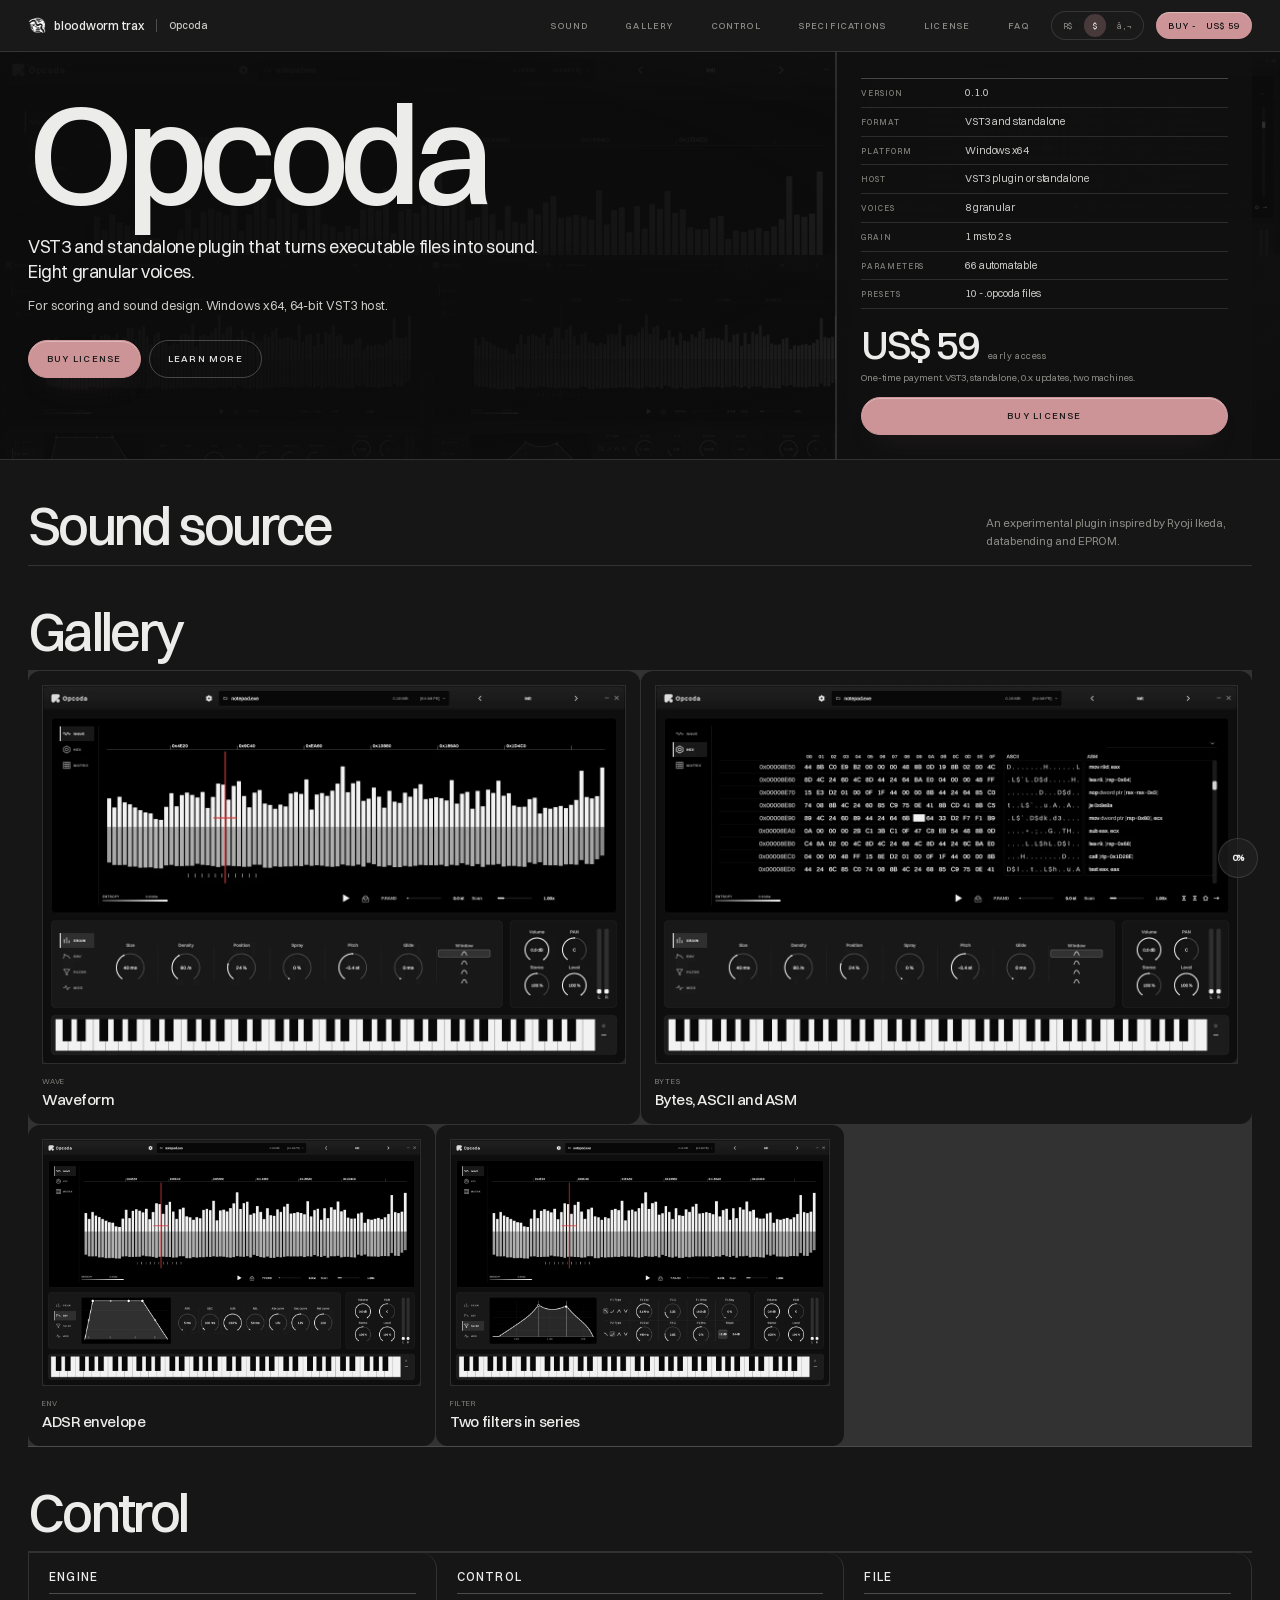
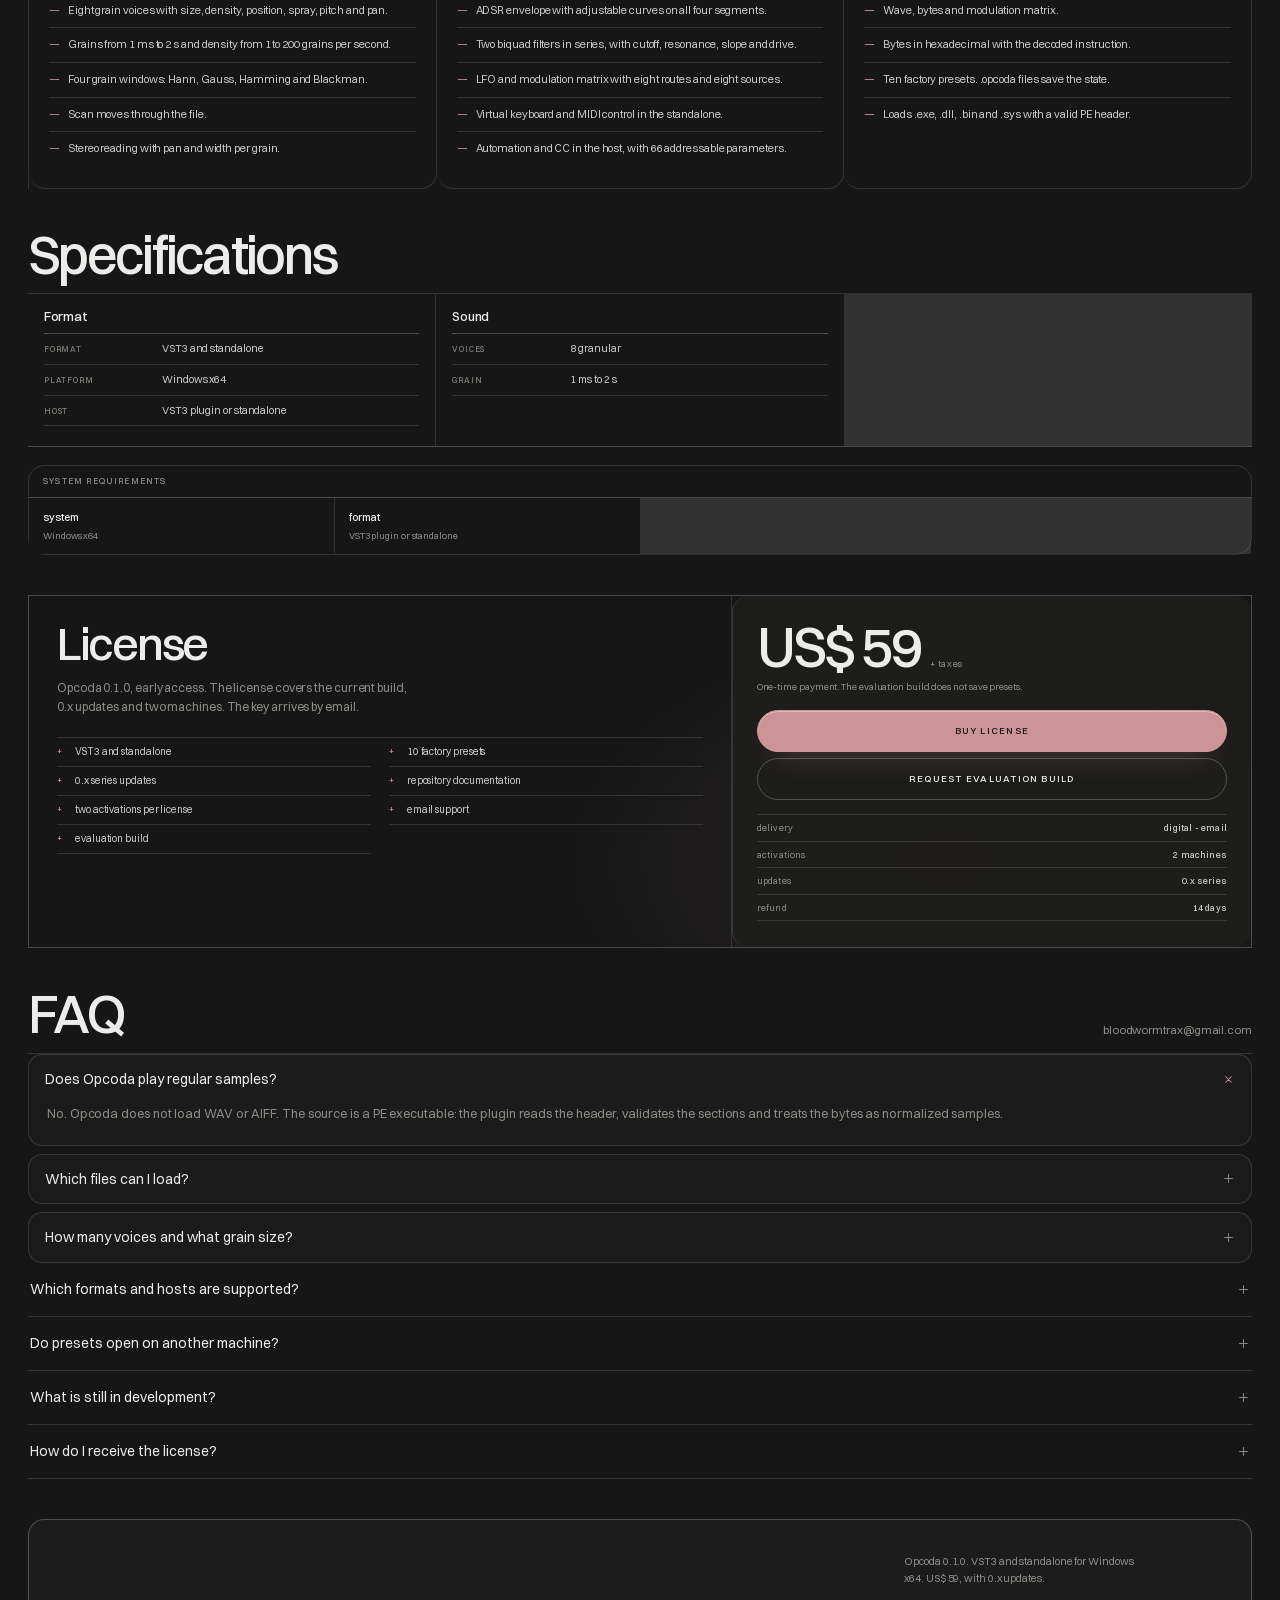
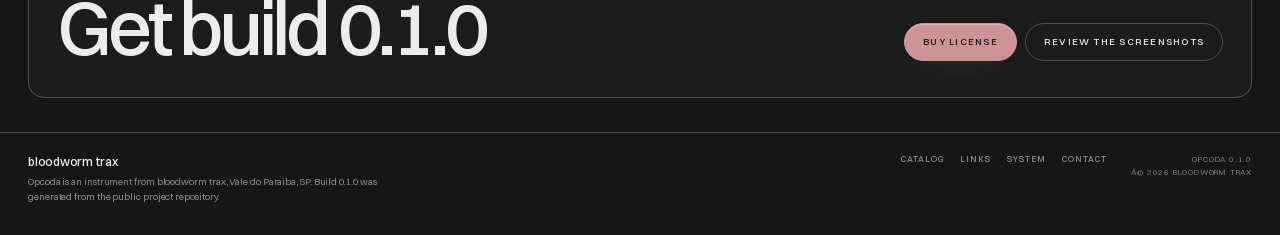
==== commit efed7ee3: "site: remove ultima imagem e faq de entropia" ====
--- a/opcoda.html
+++ b/opcoda.html
@@ -54,7 +54,6 @@
     <div class="oc-hero-bg" aria-hidden="true">
       <img src="assets/opcoda/real/opcoda-ui.webp" alt="Opcoda waveform view with the listening region, grain window and knobs for size, density, position, spray, pitch, window, pan, stereo, level, p.rand and scan." width="1180" height="760" decoding="async">
       <img src="assets/opcoda/real/opcoda-hex.webp" alt="Opcoda hex view with byte columns, ASCII translation and an ASM column decoding 64-bit instructions." width="1180" height="760" decoding="async">
-      <img src="assets/opcoda/real/opcoda-entropy.webp" alt="Opcoda entropy view with the Shannon entropy curve and a 0 to 8 bits per byte scale." width="1180" height="760" decoding="async">
       <img src="assets/opcoda/real/opcoda-env.webp" alt="Opcoda ENV panel with the ADSR drawing, live envelope point and knobs on the right." width="1180" height="760" decoding="async">
       <img src="assets/opcoda/real/opcoda-filter.webp" alt="Opcoda FILTER panel showing two biquad filters in series with cutoff and resonance handles." width="1180" height="760" decoding="async">
     </div>
@@ -295,11 +294,6 @@
           </button>
           <div class="ru-faq__a-wrap"><div class="ru-faq__a"><p>Eight grain voices, not eight note voices. Grain runs from 1 ms to 2 s, density from 1 to 200 grains per second, with Hann, Gauss, Hamming and Blackman windows.</p></div></div>
         </div>
-        <div class="ru-faq__item">
-          <button type="button" class="ru-faq__q" aria-expanded="false">Does entropy change the sound on its own?
-            <svg viewBox="0 0 20 20" fill="none" aria-hidden="true"><path d="M10 4v12M4 10h12" stroke="currentColor" stroke-width="1.5" stroke-linecap="round"/></svg>
-          </button>
-          <div class="ru-faq__a-wrap"><div class="ru-faq__a"><p>No. Entropy is an image of the file. It helps you pick a region to hear.</p></div></div>
         </div>
         <div class="ru-faq__item">
           <button type="button" class="ru-faq__q" aria-expanded="false">Which formats and hosts are supported?
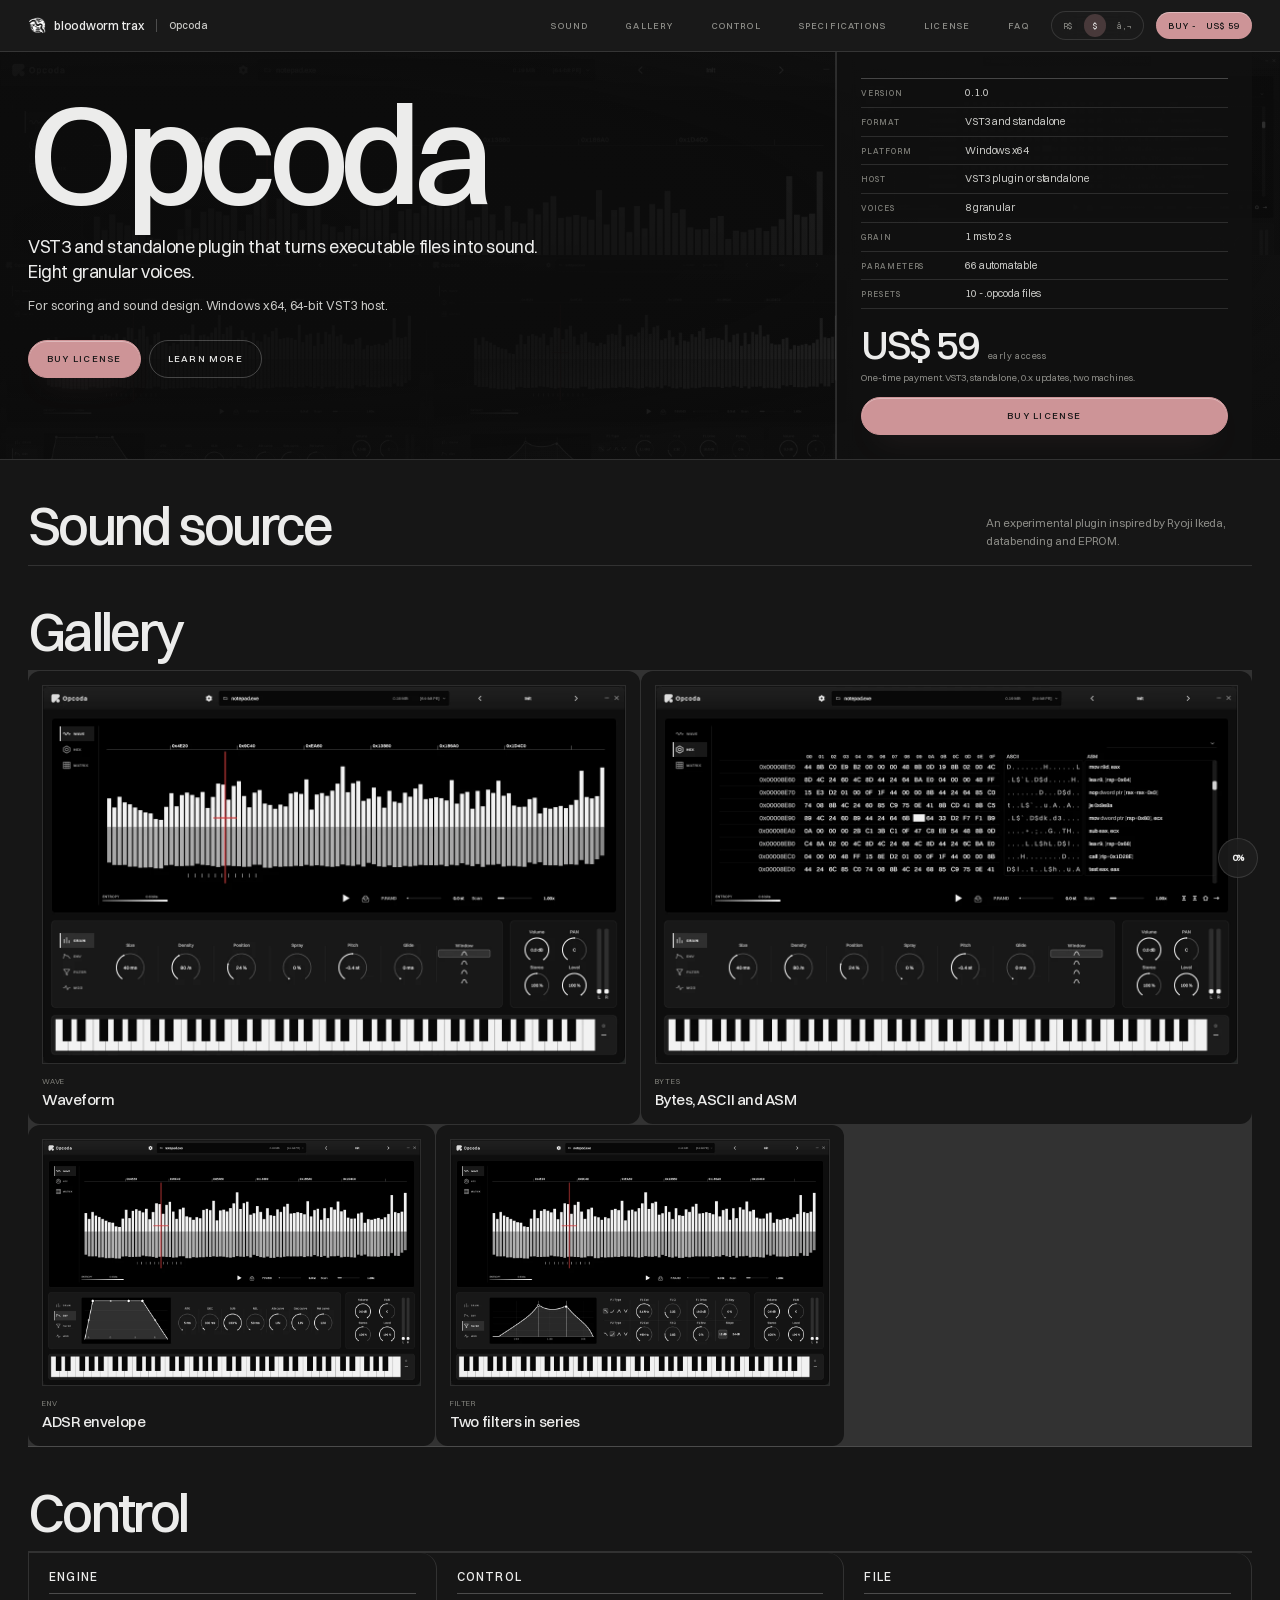
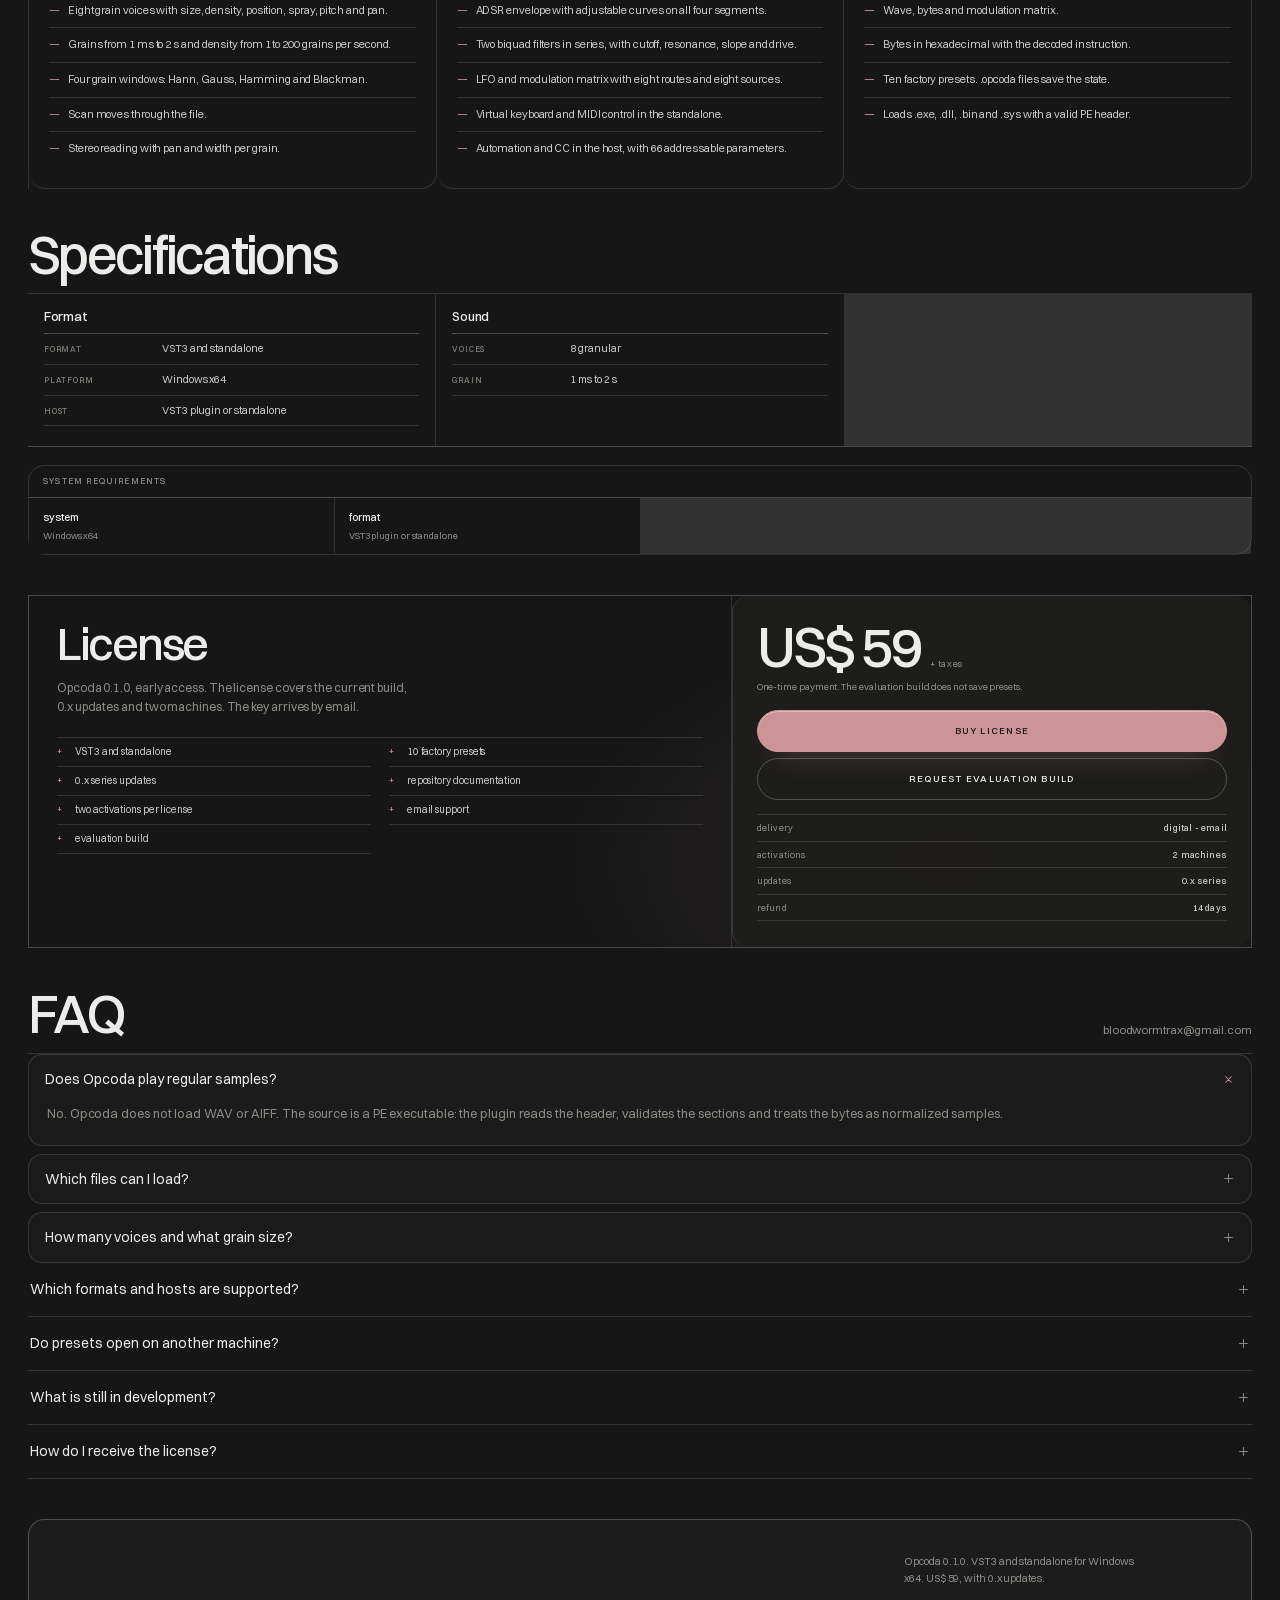
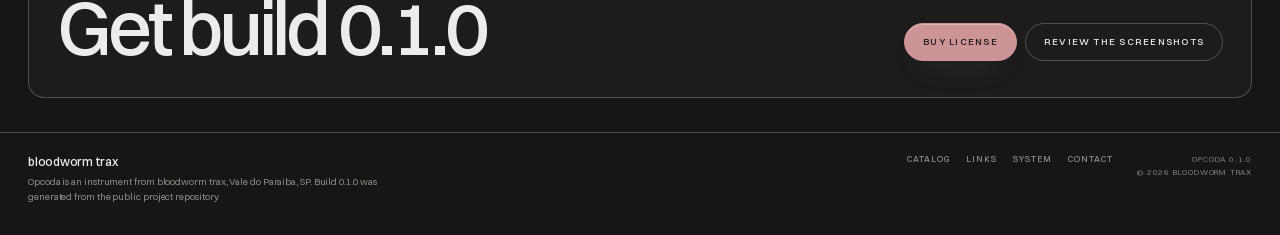
==== commit de620820: "site: corrige outline, tema no header e remove caixas" ====
--- a/opcoda.html
+++ b/opcoda.html
@@ -1,4 +1,4 @@
-﻿<!DOCTYPE html>
+<!DOCTYPE html>
 <html lang="en" data-theme="mono">
 <head>
   <meta charset="utf-8">
@@ -10,13 +10,13 @@
   <meta property="og:description" content="Executables as a sound source. Eight granular voices. VST3 and standalone for Windows x64.">
   <meta property="og:type" content="product">
   <meta property="og:image" content="assets/opcoda/real/opcoda-ui.png">
-  <link rel="icon" href="data:image/svg+xml,%3Csvg xmlns='http://www.w3.org/2000/svg' viewBox='0 0 32 32'%3E%3Crect width='32' height='32' rx='7' fill='%230a0a0a'/%3E%3Ccircle cx='16' cy='16' r='7' fill='%23f3f3f0'/%3E%3C/svg%3E">
-
-  <link rel="preload" href="assets/fonts/switzer-400.woff2" as="font" type="font/woff2" crossorigin>
-  <link rel="preload" href="assets/fonts/switzer-500.woff2" as="font" type="font/woff2" crossorigin>
-  <link rel="stylesheet" href="css/style.css">
-  <link rel="stylesheet" href="css/opcoda.css">
-  <link rel="stylesheet" href="css/rare.css">
+  <link rel="icon" href="data:image/svg+xml,%3Csvg xmlns='http://www.w3.org/2000/svg' viewBox='0 0 32 32'%3E%3Crect width='32' height='32' rx='7' fill='%230a0a0a'/%3E%3Ccircle cx='16' cy='16' r='7' fill='%23f3f3f0'/%3E%3C/svg%3E?v=20261124c">
+
+  <link rel="preload" href="assets/fonts/switzer-400.woff2?v=20261124c" as="font" type="font/woff2" crossorigin>
+  <link rel="preload" href="assets/fonts/switzer-500.woff2?v=20261124c" as="font" type="font/woff2" crossorigin>
+  <link rel="stylesheet" href="css/style.css?v=20261124c">
+  <link rel="stylesheet" href="css/opcoda.css?v=20261124c">
+  <link rel="stylesheet" href="css/rare.css?v=20261124c">
 </head>
 <body class="oc-page">
 
@@ -353,7 +353,7 @@
         </nav>
         <div class="oc-foot-meta">
           Opcoda 0.1.0<br>
-          Â© 2026 bloodworm trax
+          © 2026 bloodworm trax
         </div>
       </div>
     </div>
@@ -377,8 +377,8 @@
   </button>
 </div>
 
-<script src="js/ui-core.js"></script>
-<script src="js/checkout.js"></script>
+<script src="js/ui-core.js?v=20261124c"></script>
+<script src="js/checkout.js?v=20261124c"></script>
 <script>
 (function () {
   'use strict';
@@ -419,3 +419,4 @@
 </body>
 </html>
 
+
--- a/css/style.css
+++ b/css/style.css
@@ -174,7 +174,6 @@
 }
 html.has-pointer body::after { opacity: 1; }
 
-body.intro-open,
 body.overlay-open,
 body.nav-open { overflow: hidden; }
 
@@ -193,8 +192,8 @@
 }
 
 :focus-visible {
-  outline: 2px solid var(--accent);
-  outline-offset: 3px;
+  outline: 1px solid var(--ink-2);
+  outline-offset: 2px;
 }
 
 #conteudo:focus,
@@ -337,8 +336,7 @@
 }
 
 @supports not ((backdrop-filter: blur(1px)) or (-webkit-backdrop-filter: blur(1px))) {
-  .sidebar, .topbar, .settings { background: var(--surface); }
-}
+  .sidebar, .topbar, }
 
 .brand {
   display: flex;
@@ -409,35 +407,6 @@
   font-variant-numeric: tabular-nums;
 }
 
-.side-covers {
-  display: grid;
-  grid-template-columns: repeat(3, 1fr);
-  gap: 8px;
-  margin-top: 22px;
-  padding: 0 9px;
-}
-.side-covers a {
-  display: block;
-  border-radius: 9px;
-  overflow: hidden;
-  box-shadow: var(--shadow-s);
-  transition: transform 0.35s var(--ease), box-shadow 0.35s var(--ease);
-}
-.side-covers img {
-  width: 100%;
-  aspect-ratio: 1;
-  object-fit: cover;
-  transition: transform 0.5s var(--ease), filter 0.5s var(--ease);
-  filter: grayscale(1) contrast(1.06) brightness(0.9);
-}
-.side-covers a:hover { transform: translateY(-2px); box-shadow: var(--shadow-m); }
-.side-covers a:hover img { transform: scale(1.035); }
-
-@media (hover: hover) and (pointer: fine) {
-  .side-covers a:hover img,
-  .side-covers a:focus-visible img { filter: grayscale(0) contrast(1) brightness(1); }
-}
-
 .side-foot {
   margin-top: auto;
   padding: 18px 10px 0;
@@ -557,45 +526,6 @@
 }
 .search-clear:hover { background: var(--surface-2); color: var(--ink); }
 
-.topbar-selects {
-  display: flex;
-  gap: 6px;
-  flex: 0 0 auto;
-}
-.select-wrap { position: relative; display: inline-flex; }
-.select-wrap::after {
-  content: "";
-  position: absolute;
-  right: 12px;
-  top: 50%;
-  width: 5px;
-  height: 5px;
-  border-right: 1.4px solid var(--faint);
-  border-bottom: 1.4px solid var(--faint);
-  transform: translateY(-68%) rotate(45deg);
-  pointer-events: none;
-}
-.select-wrap select {
-  appearance: none;
-  -webkit-appearance: none;
-  height: 34px;
-  max-width: 168px;
-  border: 0;
-  border-radius: 10px;
-  background: var(--surface-2);
-  padding: 0 28px 0 11px;
-  font-size: 11px;
-  font-weight: 500;
-  letter-spacing: 0.02em;
-  color: var(--ink-2);
-  cursor: pointer;
-  transition: background 0.2s var(--ease), box-shadow 0.2s var(--ease);
-}
-.select-wrap select:hover {
-  background: var(--surface);
-  box-shadow: var(--shadow-s);
-}
-
 .icon-btn {
   width: 34px;
   height: 34px;
@@ -617,7 +547,6 @@
   stroke-linecap: round;
   stroke-linejoin: round;
 }
-.settings-btn { margin-left: 2px; }
 
 /* ---------- buttons ---------- */
 
@@ -1699,162 +1628,7 @@
 .site-foot nav a:hover { background: var(--surface-2); }
 .site-foot .ico { width: 15px; height: 15px; }
 
-/* ---------- scrim / settings ---------- */
-
-.scrim {
-  position: fixed;
-  inset: 0;
-  z-index: 60;
-  background: rgba(15, 13, 11, 0.34);
-  -webkit-backdrop-filter: blur(8px);
-  backdrop-filter: blur(8px);
-  animation: fade-in 0.3s var(--ease) both;
-}
 @keyframes fade-in { from { opacity: 0; } to { opacity: 1; } }
-
-.settings {
-  position: fixed;
-  top: 0;
-  right: 0;
-  bottom: 0;
-  z-index: 70;
-  width: 356px;
-  max-width: 92vw;
-  display: flex;
-  flex-direction: column;
-  gap: 22px;
-  padding: 24px 22px max(24px, env(safe-area-inset-bottom));
-  border-radius: 22px 0 0 22px;
-  background: var(--glass);
-  -webkit-backdrop-filter: blur(32px) saturate(180%);
-  backdrop-filter: blur(32px) saturate(180%);
-  box-shadow: -40px 0 100px -60px rgba(15, 12, 10, 0.55);
-  transform: translateX(103%);
-  visibility: hidden;
-  transition: transform 0.5s var(--ease), visibility 0s linear 0.5s;
-  overflow-y: auto;
-}
-.settings.open {
-  transform: translateX(0);
-  visibility: visible;
-  transition: transform 0.5s var(--ease), visibility 0s;
-}
-
-.settings-head {
-  display: flex;
-  align-items: center;
-  justify-content: space-between;
-  gap: 12px;
-}
-.settings-head h2 {
-  font-family: var(--font-display);
-  font-size: 30px;
-  line-height: 1;
-  letter-spacing: -0.02em;
-}
-.settings-head .icon-btn { font-size: 18px; line-height: 1; }
-
-.setting {
-  display: flex;
-  flex-direction: column;
-  gap: 9px;
-}
-.setting-label {
-  font-size: 9px;
-  font-weight: 500;
-  letter-spacing: 0.16em;
-  text-transform: uppercase;
-  color: var(--muted);
-}
-
-.theme-options {
-  display: grid;
-  grid-template-columns: repeat(3, 1fr);
-  gap: 6px;
-}
-.theme-options button {
-  display: flex;
-  align-items: center;
-  justify-content: center;
-  gap: 6px;
-  padding: 9px 4px 8px;
-  border-radius: 10px;
-  background: var(--surface-2);
-  font-size: 11px;
-  font-weight: 500;
-  color: var(--ink-2);
-  transition: background 0.2s var(--ease), color 0.2s var(--ease), box-shadow 0.2s var(--ease);
-}
-.theme-options button:hover { background: var(--surface); color: var(--ink); }
-.theme-options button[aria-pressed="true"] {
-  background: var(--surface);
-  color: var(--ink);
-  box-shadow: var(--shadow-s);
-}
-.theme-options .sw {
-  width: 10px;
-  height: 10px;
-  border-radius: 50%;
-  flex: 0 0 auto;
-}
-.sw.mono { background: #0a0a0a; box-shadow: inset 0 0 0 2px #f3f3f0; }
-.sw.claro { background: #f2f2ef; box-shadow: inset 0 0 0 2px #161616; }
-.sw.vinho { background: #1b0e10; box-shadow: inset 0 0 0 2px #ff6b57; }
-
-.range-row {
-  display: flex;
-  align-items: center;
-  gap: 12px;
-}
-.range-row input[type="range"] {
-  flex: 1;
-  -webkit-appearance: none;
-  appearance: none;
-  height: 22px;
-  background: transparent;
-  cursor: pointer;
-}
-.range-row input[type="range"]::-webkit-slider-runnable-track {
-  height: 4px;
-  border-radius: 2px;
-  background: var(--surface-2);
-}
-.range-row input[type="range"]::-webkit-slider-thumb {
-  -webkit-appearance: none;
-  width: 16px;
-  height: 16px;
-  margin-top: -6px;
-  border-radius: 50%;
-  background: var(--surface);
-  box-shadow: 0 1px 3px rgba(20, 15, 10, 0.3), 0 0 0 0.5px rgba(20, 15, 10, 0.08);
-}
-.range-row input[type="range"]::-moz-range-track {
-  height: 4px;
-  border-radius: 2px;
-  background: var(--surface-2);
-}
-.range-row input[type="range"]::-moz-range-thumb {
-  width: 16px;
-  height: 16px;
-  border: 0;
-  border-radius: 50%;
-  background: var(--surface);
-  box-shadow: 0 1px 3px rgba(20, 15, 10, 0.3);
-}
-.range-row output {
-  width: 22px;
-  text-align: right;
-  font-size: 10.5px;
-  color: var(--muted);
-  font-variant-numeric: tabular-nums;
-}
-
-.setting-note {
-  font-size: 11px;
-  line-height: 1.5;
-  color: var(--muted);
-}
-.reset-btn { width: 100%; }
 
 /* ---------- detail overlay ---------- */
 
@@ -1912,186 +1686,6 @@
 .detail-overlay-panel .detail-title { font-size: 52px; }
 .detail-overlay-panel .detail-body { font-size: 15px; max-width: 64ch; }
 .detail-overlay-panel .spec > div { grid-template-columns: 120px minmax(0, 1fr); }
-
-/* ---------- intro ---------- */
-
-.intro {
-  position: fixed;
-  inset: 0;
-  z-index: 1000;
-  display: flex;
-  align-items: center;
-  justify-content: center;
-  padding: 24px;
-  background: var(--paper);
-  transition: opacity 0.55s var(--ease), visibility 0s linear 0.55s;
-}
-.intro::before {
-  content: "";
-  position: absolute;
-  inset: 0;
-  background: radial-gradient(70% 60% at 50% 42%, var(--hero-glow), transparent 70%);
-  pointer-events: none;
-}
-.intro.done {
-  opacity: 0;
-  visibility: hidden;
-  pointer-events: none;
-}
-.intro-card {
-  position: relative;
-  z-index: 1;
-  width: min(820px, 100%);
-  display: grid;
-  grid-template-columns: minmax(0, 1.08fr) minmax(0, 0.92fr);
-  border-radius: 30px;
-  overflow: hidden;
-  background: var(--surface);
-  box-shadow: var(--shadow-l);
-  animation: card-in 0.8s var(--ease) both;
-}
-.intro-card:focus { outline: none; }
-.intro-card:focus-visible { outline: none; }
-@keyframes card-in {
-  from { opacity: 0; transform: translateY(18px) scale(0.985); }
-  to { opacity: 1; transform: none; }
-}
-
-.intro-main {
-  display: flex;
-  flex-direction: column;
-  min-width: 0;
-  padding: 34px 38px 28px;
-}
-.intro-brand {
-  display: flex;
-  align-items: center;
-  gap: 10px;
-  font-family: var(--font-display);
-  font-size: 19px;
-  line-height: 1;
-  letter-spacing: -0.02em;
-  color: var(--ink);
-}
-.intro-mark {
-  width: 26px;
-  height: auto;
-  flex: 0 0 auto;
-  filter: var(--logo-filter);
-  opacity: 0.92;
-}
-
-.intro-copy {
-  margin: auto 0;
-  padding: 40px 0 32px;
-}
-.intro-title {
-  margin-top: 8px;
-  font-family: var(--font-display);
-  font-size: clamp(62px, 9vw, 96px);
-  line-height: 0.82;
-  letter-spacing: -0.03em;
-  color: var(--ink);
-}
-.intro-sub {
-  margin-top: 16px;
-  font-size: 12.5px;
-  letter-spacing: 0.02em;
-  color: var(--ink-2);
-}
-
-.intro-actions {
-  display: flex;
-  align-items: center;
-  gap: 14px;
-}
-.intro-actions .btn-primary { padding: 12px 22px 11px; font-size: 12px; }
-
-.intro-progress {
-  display: flex;
-  flex-direction: column;
-  gap: 8px;
-  max-width: 360px;
-}
-.intro-progress .bar {
-  position: relative;
-  height: 4px;
-  border-radius: 999px;
-  background: var(--surface-2);
-  overflow: hidden;
-}
-.intro-progress .bar span {
-  position: absolute;
-  inset: 0 auto 0 0;
-  width: 0;
-  border-radius: 999px;
-  background: var(--accent);
-  transition: width 0.25s linear;
-}
-.progress-meta {
-  display: flex;
-  align-items: baseline;
-  justify-content: space-between;
-  font-size: 9px;
-  font-weight: 500;
-  letter-spacing: 0.12em;
-  text-transform: uppercase;
-  color: var(--muted);
-}
-#introPct { color: var(--accent); font-variant-numeric: tabular-nums; }
-
-.intro-foot {
-  display: flex;
-  align-items: baseline;
-  justify-content: space-between;
-  gap: 16px;
-  margin-top: 28px;
-  font-size: 9px;
-  font-weight: 500;
-  letter-spacing: 0.1em;
-  text-transform: uppercase;
-  color: var(--faint);
-}
-.intro-foot a { transition: color 0.2s var(--ease); }
-.intro-foot a:hover { color: var(--accent); }
-
-.intro-visual {
-  position: relative;
-  display: flex;
-  align-items: center;
-  justify-content: center;
-  padding: 34px;
-  background:
-    radial-gradient(circle at 50% 38%, var(--hero-glow), transparent 65%),
-    var(--surface-2);
-  overflow: hidden;
-}
-.intro-covers {
-  display: grid;
-  grid-template-columns: 1fr 1fr;
-  gap: 10px;
-  width: 100%;
-  max-width: 300px;
-}
-.intro-covers img {
-  width: 100%;
-  aspect-ratio: 1;
-  object-fit: cover;
-  border-radius: 13px;
-  box-shadow: var(--shadow-m);
-  filter: grayscale(1) contrast(1.06) brightness(0.9);
-  animation: cover-in 0.9s var(--ease) both;
-}
-.intro-covers img:nth-child(1) { animation-delay: 0.16s; }
-.intro-covers img:nth-child(2) { animation-delay: 0.24s; }
-.intro-covers img:nth-child(3) {
-  grid-column: 1 / -1;
-  animation-delay: 0.32s;
-}
-@keyframes cover-in {
-  from { opacity: 0; transform: translateY(12px) scale(0.98); }
-  to { opacity: 1; transform: none; }
-}
 
 /* ---------- noscript ---------- */
 
@@ -2168,18 +1762,10 @@
   }
 
   .topbar {
-    flex-wrap: wrap;
-    gap: 8px;
+    gap: 12px;
     padding: 10px 16px;
   }
-  .nav-toggle { order: 1; }
-  .view-switch { order: 2; }
-  .settings-btn { order: 3; margin-left: auto; }
-  .search-field { order: 4; flex: 1 1 100%; max-width: none; }
-  .topbar-selects { order: 5; flex: 1 1 100%; }
-  .topbar-selects .select-wrap { flex: 1; }
-  .topbar-selects select { width: 100%; max-width: none; }
-
+  
   .hero {
     margin: 8px 16px 0;
     padding: 22px 18px 6px;
@@ -2218,19 +1804,11 @@
   .detail-overlay-panel .detail-title { font-size: 40px; }
   .detail-overlay-panel .spec > div { grid-template-columns: 100px minmax(0, 1fr); }
 
-  .intro { padding: 16px; }
-  .intro-card { grid-template-columns: 1fr; width: min(560px, 100%); }
-  .intro-visual { display: none; }
-  .intro-main { padding: 30px 26px 24px; }
-  .intro-title { font-size: clamp(56px, 16vw, 84px); }
 }
 
 @media (min-width: 641px) and (max-width: 900px) {
   .search-field { flex: 1 1 220px; }
-  .topbar-selects { flex: 0 1 auto; }
-  .topbar-selects .select-wrap { flex: 0 1 auto; }
-  .topbar-selects select { width: auto; max-width: 150px; }
-}
+  }
 
 @media (pointer: coarse) {
   .icon-btn { width: 40px; height: 40px; }
@@ -2307,13 +1885,6 @@
   .detail-overlay-panel .detail-title { font-size: 34px; }
   .detail-overlay-panel .spec > div { grid-template-columns: 92px minmax(0, 1fr); }
 
-  .intro { padding: 10px; }
-  .intro-main { padding: 24px 20px 20px; }
-  .intro-title { font-size: 20vw; }
-  .intro-copy { padding: 34px 0 26px; }
-  .intro-actions { flex-direction: column; align-items: stretch; gap: 8px; }
-  .intro-actions .btn-text { align-self: flex-start; }
-  .intro-foot { flex-direction: column; align-items: flex-start; gap: 4px; margin-top: 22px; }
 }
 
 @media (max-width: 380px) {
@@ -2343,7 +1914,6 @@
     transition-duration: 0.01ms !important;
   }
   .graph-edges .edge { stroke-dashoffset: 0; }
-  .intro { transition-duration: 0.01ms !important; }
   .graph-scene { transform: none !important; }
   .fx-reveal { opacity: 1; transform: none; }
   .cursor, .cursor-ring { display: none; }
@@ -2436,8 +2006,7 @@
 .side-nav a {
   grid-template-columns: 15px minmax(0, 1fr) auto;
   gap: 8px;
-  padding: 8px 4px;
-  border-bottom: 1px solid var(--line);
+  padding: 9px 4px;
   font-size: 12px;
   font-weight: 400;
   letter-spacing: -0.01em;
@@ -2473,18 +2042,7 @@
   font-weight: 400;
 }
 
-.side-covers {
-  gap: 1px;
-  margin-top: 18px;
-  padding: 0;
-  border: 1px solid var(--line);
-  background: var(--line);
-}
-.side-covers a { transition: none; }
-.side-covers img {
-  filter: grayscale(1) contrast(1.02) brightness(0.95);
-}
-.side-covers a:hover img { filter: grayscale(0) contrast(1) brightness(1); }
+
 
 .side-foot {
   padding: 14px 4px 0;
@@ -2534,19 +2092,6 @@
 .search-field svg { width: 12px; height: 12px; }
 .search-clear { font-size: 13px; }
 
-.select-wrap select {
-  height: 32px;
-  max-width: 150px;
-  padding: 0 26px 0 10px;
-  background: transparent;
-  border: 1px solid var(--line);
-  font-size: 9px;
-  font-weight: 500;
-  letter-spacing: 0.1em;
-  text-transform: uppercase;
-}
-.select-wrap select:hover { background: transparent; border-color: var(--line-2); }
-.select-wrap::after { right: 10px; width: 4px; height: 4px; }
 
 .icon-btn { width: 32px; height: 32px; }
 .icon-btn:hover { background: var(--surface-2); }
@@ -2644,7 +2189,7 @@
 .gnode-release:hover,
 .gnode-artist:hover { transform: translate(-50%, -50%); }
 .gnode-release:hover .gnode-frame { transform: none; }
-.gnode.is-active .gnode-frame { outline: 1px solid var(--accent); outline-offset: 2px; }
+.gnode.is-active .gnode-frame { outline: 1px solid var(--ink-2); outline-offset: 2px; }
 
 .stage-wrap { padding: 14px 20px 0; }
 .stage { gap: 10px; }
@@ -2680,7 +2225,7 @@
 
 .detail-col .detail { padding: 10px 14px 18px; }
 .detail-grid { grid-template-columns: 116px minmax(0, 1fr); gap: 14px; }
-.detail-cover { border: 1px solid var(--line); }
+.detail-cover { border: 0; }
 .detail-title {
   font-family: var(--font-sans);
   font-size: 30px;
@@ -2691,25 +2236,22 @@
 .detail-artist { font-size: 12px; }
 .detail-date { font-size: 9px; letter-spacing: 0.08em; }
 .detail-body { margin-top: 14px; font-size: 12.5px; line-height: 1.55; }
-.detail-note { padding: 8px 10px; border: 1px solid var(--line); background: var(--tint); font-size: 10.5px; }
 .detail-text { font-size: 12.5px; line-height: 1.55; }
 .detail-text + .detail-text { margin-top: 8px; }
-.embed-load { min-height: 52px; background: transparent; border: 1px solid var(--line); font-size: 9px; }
-.embed-slot iframe { border: 1px solid var(--line); background: transparent; }
+.embed-load { min-height: 46px; background: var(--surface-2); border: 0; font-size: 10px; }
+.embed-slot iframe { border: 0; background: transparent; }
 .spec { margin-top: 14px; gap: 0; border-top: 1px solid var(--line); }
 .spec > div {
   grid-template-columns: 86px minmax(0, 1fr);
   gap: 10px;
-  padding: 5px 0;
-  border-bottom: 1px solid var(--line);
+  padding: 4px 0;
   font-size: 10.5px;
 }
 .spec dt { font-size: 8px; letter-spacing: 0.12em; padding-top: 2px; }
 .tracks { margin-top: 16px; }
 .tracks h4 { margin-bottom: 4px; font-size: 8px; letter-spacing: 0.13em; }
 .tracklist li {
-  padding: 5px 0;
-  border-bottom: 1px solid var(--line);
+  padding: 4px 0;
   font-size: 11.5px;
   grid-template-columns: 18px minmax(0, 1fr) 34px;
 }
@@ -2719,14 +2261,14 @@
 .lyrics summary { font-size: 8px; letter-spacing: 0.13em; }
 .lyrics pre { font-size: 11.5px; line-height: 1.6; font-weight: 400; }
 .detail-links { gap: 1px; margin-top: 14px; }
-.detail-links a { padding: 6px 8px; background: transparent; border: 1px solid var(--line); font-size: 9px; }
+.detail-links a { padding: 6px 8px; background: var(--surface-2); border: 0; font-size: 9px; }
 .detail-links a:hover { background: var(--surface-2); }
 .detail-foot { font-size: 8px; letter-spacing: 0.14em; }
 .related { gap: 1px; }
-.related button { padding: 6px 8px; background: transparent; border: 1px solid var(--line); font-size: 9px; }
+.related button { padding: 6px 8px; background: var(--surface-2); border: 0; font-size: 9px; }
 .related button:hover { background: var(--surface-2); }
-.audio-wrap { padding: 8px; background: transparent; border: 1px solid var(--line); }
-.guestbook-frame { border: 1px solid var(--line); background: transparent; }
+.audio-wrap { padding: 8px 0; background: transparent; border: 0; }
+.guestbook-frame { border: 0; background: transparent; }
 
 /* ---------- índice / busca ---------- */
 
@@ -2834,55 +2376,14 @@
 .site-foot nav a { width: 26px; height: 26px; }
 .site-foot nav a:hover { background: var(--surface-2); }
 
-.foot-synth {
-  display: inline-flex;
-  align-items: baseline;
-  gap: 6px;
-  padding-bottom: 3px;
-  border-bottom: 1px solid var(--line-2);
-  font-size: 9px;
-  letter-spacing: 0.12em;
-  text-transform: uppercase;
-  color: var(--ink-2);
-  transition: color 0.18s var(--ease), border-color 0.18s var(--ease);
-}
-.foot-synth span { color: var(--faint); }
-.foot-synth:hover { color: var(--accent); border-color: var(--accent); }
-
 /* ---------- scrim / ajustes / overlay ---------- */
 
-.scrim { background: rgba(0, 0, 0, 0.72); }
-.settings {
-  gap: 18px;
-  padding: 18px 16px;
-  background: var(--paper);
-  border-left: 1px solid var(--line);
-}
-.settings-head h2 {
-  font-family: var(--font-sans);
-  font-size: 22px;
-  font-weight: 500;
-  letter-spacing: -0.04em;
-}
-.setting { gap: 7px; }
-.setting-label { font-size: 8px; letter-spacing: 0.14em; }
-.theme-options { gap: 1px; }
-.theme-options button {
-  background: transparent;
-  border: 1px solid var(--line);
-  font-size: 9px;
-  font-weight: 500;
-  letter-spacing: 0.08em;
-  text-transform: uppercase;
-}
-.theme-options button[aria-pressed="true"] { background: var(--surface-2); color: var(--ink); }
-.theme-options .sw { width: 8px; height: 8px; border: 1px solid var(--line-2); }
-.sw.mono, .sw.claro, .sw.vinho { box-shadow: none !important; }
-.range-row input[type="range"]::-webkit-slider-runnable-track { height: 2px; background: var(--line-2); }
-.range-row input[type="range"]::-webkit-slider-thumb { width: 10px; height: 10px; margin-top: -4px; background: var(--ink); }
-.range-row input[type="range"]::-moz-range-track { height: 2px; background: var(--line-2); }
-.range-row input[type="range"]::-moz-range-thumb { width: 10px; height: 10px; background: var(--ink); }
-.setting-note { font-size: 10px; line-height: 1.5; }
+
+
+
+
+
+
 
 .detail-overlay-scrim { background: rgba(0, 0, 0, 0.78); }
 .detail-overlay-panel {
@@ -2901,44 +2402,6 @@
 .detail-overlay-panel .detail-grid { grid-template-columns: 180px minmax(0, 1fr); gap: 20px; }
 .detail-overlay-panel .detail-title { font-size: 38px; }
 .detail-overlay-panel .detail-body { font-size: 13px; line-height: 1.55; }
-
-/* ---------- intro ---------- */
-
-.intro { padding: 16px; }
-.intro-card {
-  background: var(--paper);
-  border: 1px solid var(--line-2);
-}
-.intro-main { padding: 24px 24px 20px; }
-.intro-brand {
-  font-family: var(--font-sans);
-  font-size: 15px;
-  font-weight: 500;
-  letter-spacing: -0.03em;
-}
-.intro-copy { padding: 30px 0 24px; }
-.intro-title {
-  font-family: var(--font-sans);
-  font-size: clamp(52px, 7.6vw, 80px);
-  font-weight: 500;
-  line-height: 0.86;
-  letter-spacing: -0.055em;
-}
-.intro-sub { margin-top: 14px; font-size: 10.5px; letter-spacing: 0.02em; color: var(--muted); }
-.intro-actions { gap: 10px; }
-.intro-actions .btn-primary { padding: 10px 18px 9px; font-size: 9.5px; }
-.intro-progress .bar { height: 2px; background: var(--line); }
-.progress-meta { font-size: 8px; }
-.intro-foot {
-  margin-top: 22px;
-  padding-top: 10px;
-  border-top: 1px solid var(--line);
-  font-size: 8px;
-  letter-spacing: 0.12em;
-}
-.intro-visual { background: var(--surface); border-left: 1px solid var(--line); }
-.intro-covers { gap: 1px; }
-.intro-covers img { border: 0; filter: grayscale(1) contrast(1.02) brightness(0.95); }
 
 .noscript h1 { font-family: var(--font-sans); font-size: 40px; font-weight: 500; }
 
@@ -2962,7 +2425,6 @@
   .site-foot { margin: auto 14px 0; }
   .detail-overlay-panel { padding: 14px 14px 20px; }
   .detail-overlay-panel .detail-title { font-size: 30px; }
-  .intro-main { padding: 20px 18px 18px; }
 }
 
 @media (max-width: 560px) {
@@ -2975,7 +2437,6 @@
   .detail-title { font-size: 26px; }
   .detail-grid { grid-template-columns: 96px minmax(0, 1fr); gap: 12px; }
   .index-grid { grid-template-columns: repeat(2, minmax(0, 1fr)); }
-  .intro-title { font-size: 16vw; }
   .detail-overlay-panel .detail-grid { grid-template-columns: 1fr; }
 }
 
@@ -3002,23 +2463,8 @@
 
 /* ---------- sistema de componentes no acervo ---------- */
 
-.topbar-bell { margin-left: 2px; }
-.topbar-bell .ru-bell__btn { width: 32px; height: 32px; border-radius: 9px; }
-.topbar-bell .ru-bell__btn svg { width: 16px; height: 16px; }
-.topbar-bell .ru-bell__panel { top: calc(100% + 8px); }
-.foot-credit {
-  border-bottom: 1px solid var(--line);
-  padding-bottom: 2px;
-  color: var(--faint);
-  letter-spacing: 0.1em;
-  text-transform: uppercase;
-  font-size: 8.5px;
-  transition: color 0.2s var(--ease), border-color 0.2s var(--ease);
-}
-.foot-credit:hover { color: var(--ink-2); border-color: var(--line-2); }
-
 /* ==========================================================
-   camada plana global — sem sombra decorativa, sem vidro
+   camada plana global
    ========================================================== */
 
 *,
@@ -3028,58 +2474,156 @@
   text-shadow: none !important;
 }
 
-/* sombras funcionais: apenas overlays e popovers */
-.detail-overlay-panel,
-.settings,
-.ru-toast,
-.ru-bell__panel,
-.ru-family__bar,
-.ru-progress__list,
-.ru-gh__tip,
-.ru-search__panel {
-  box-shadow: 0 18px 44px -28px rgba(0, 0, 0, 0.55) !important;
-}
-
-.settings { box-shadow: -24px 0 60px -40px rgba(0, 0, 0, 0.5) !important; }
-
-/* vidro só em overlays; superfícies sólidas no resto */
-.sidebar,
-.topbar,
-.settings,
-.scrim,
-.detail-overlay-scrim,
-.ru-bounce--boxed,
-.ru-bell__btn,
-.ru-bell__panel,
-.ru-progress__btn,
-.ru-progress__list,
-.ru-family__trigger,
-.ru-family__bar,
-.ru-toast {
-  -webkit-backdrop-filter: none !important;
-  backdrop-filter: none !important;
-}
-
-.sidebar,
-.topbar,
-.settings { background: var(--paper) !important; }
-
-.scrim { background: rgba(0, 0, 0, 0.72) !important; }
-.detail-overlay-scrim { background: rgba(0, 0, 0, 0.78) !important; }
-
-.ru-bell__panel,
-.ru-family__bar,
-.ru-progress__list,
-.ru-toast,
-.ru-gh__tip,
-.ru-search__panel {
-  background: var(--ru-popover, var(--surface)) !important;
-}
-
-/* foco visível onde antes havia glow */
+/* foco neutro, nunca no accent */
 .ru-otp__input:focus,
 .ru-pass__field:focus-within,
 .ru-search__field:focus-within {
-  outline: 2px solid var(--ru-accent, var(--accent));
+  outline: 1px solid var(--ink-2);
   outline-offset: 1px;
 }
+
+/* ---------- header ---------- */
+
+.topbar {
+  display: grid;
+  grid-template-columns: auto minmax(0, 1fr) auto auto;
+  align-items: center;
+  gap: 24px;
+  min-height: 56px;
+  padding: 10px 22px;
+  background: var(--paper);
+  border: 0;
+  -webkit-backdrop-filter: none;
+  backdrop-filter: none;
+}
+.topbar .nav-toggle { justify-self: start; }
+@media (min-width: 901px) {
+  .topbar { grid-template-columns: minmax(0, 1fr) auto auto; }
+  .nav-toggle { display: none; }
+}
+.topbar .search-field {
+  width: 100%;
+  min-width: 0;
+  max-width: 460px;
+  justify-self: center;
+}
+.topbar .view-switch { justify-self: end; }
+.topbar .theme-btn { justify-self: end; }
+.theme-btn svg { width: 16px; height: 16px; }
+
+/* logo recolhe a sidebar; recolhida, so o icone fica no header */
+.sidebar { transition: width .25s var(--ease), padding .25s var(--ease); }
+.main { transition: margin-left .25s var(--ease); }
+@media (min-width: 901px) {
+  .nav-collapsed .sidebar { width: 0; padding: 0; overflow: visible; }
+  .nav-collapsed .sidebar .side-nav,
+  .nav-collapsed .sidebar .side-foot { display: none; }
+  .nav-collapsed .sidebar .brand {
+    position: fixed;
+    top: 12px;
+    left: 22px;
+    z-index: 50;
+    padding: 0;
+  }
+  .nav-collapsed .sidebar .brand-word { display: none; }
+  .nav-collapsed .main { margin-left: 0; }
+}
+
+/* ---------- plano ---------- */
+
+.sidebar,
+.hero,
+.col,
+.col-head,
+.node,
+.col-pop,
+.block-head,
+.index-block,
+.index-grid,
+.rel-card,
+.row-grid,
+.row-item,
+.search-panel,
+.search-head,
+.search-result,
+.site-foot,
+.spec,
+.embed-load,
+.detail-links a,
+.related button,
+.btn-soft,
+.segmented,
+.search-field,
+.search-field:focus-within,
+.icon-btn,
+.gnode-frame,
+.brand {
+  background: transparent;
+  border: 0;
+  box-shadow: none;
+  border-radius: 0;
+}
+
+.detail-overlay-panel,
+.detail-close {
+  border: 0;
+  box-shadow: none;
+  border-radius: 0;
+}
+.detail-overlay-panel { background: var(--paper); }
+.detail-close { background: transparent; }
+
+#searchInput {
+  border: 0;
+  border-radius: 0;
+  padding: 4px 0;
+}
+
+.segmented { gap: 16px; padding: 0; }
+.segmented button { padding: 4px 2px; }
+.segmented button[aria-pressed="true"] {
+  background: transparent;
+  color: var(--ink);
+  font-weight: 500;
+}
+
+.icon-btn:hover,
+.search-clear:hover,
+.col-pop:hover,
+.node:hover,
+.row-item:hover,
+.site-foot nav a:hover,
+.detail-close:hover,
+.btn-soft:hover,
+.brand:hover {
+  background: transparent;
+}
+
+.col-head, .block-head { padding: 10px 2px; }
+.node, .row-item, .search-result { padding: 8px 2px; }
+.site-foot nav a { width: auto; height: auto; padding: 2px; }
+.btn-soft { padding: 4px 0; }
+.embed-load { min-height: 0; padding: 6px 0; }
+.detail-links a, .related button { padding: 4px 0; }
+.index-grid { gap: 20px 14px; }
+.row-grid { gap: 2px 0; }
+.stage { gap: 24px; }
+.brand { padding: 3px 4px; }
+
+/* scrim funcional do menu mobile */
+.scrim {
+  position: fixed;
+  inset: 0;
+  z-index: 60;
+  background: rgba(0, 0, 0, .55);
+}
+.scrim[hidden] { display: none; }
+
+@media (max-width: 900px) {
+  .topbar { gap: 12px; padding: 10px 16px; }
+}
+
+@media (max-width: 560px) {
+  .topbar { gap: 12px; padding: 8px 14px; }
+  .topbar .search-field { max-width: none; }
+}
